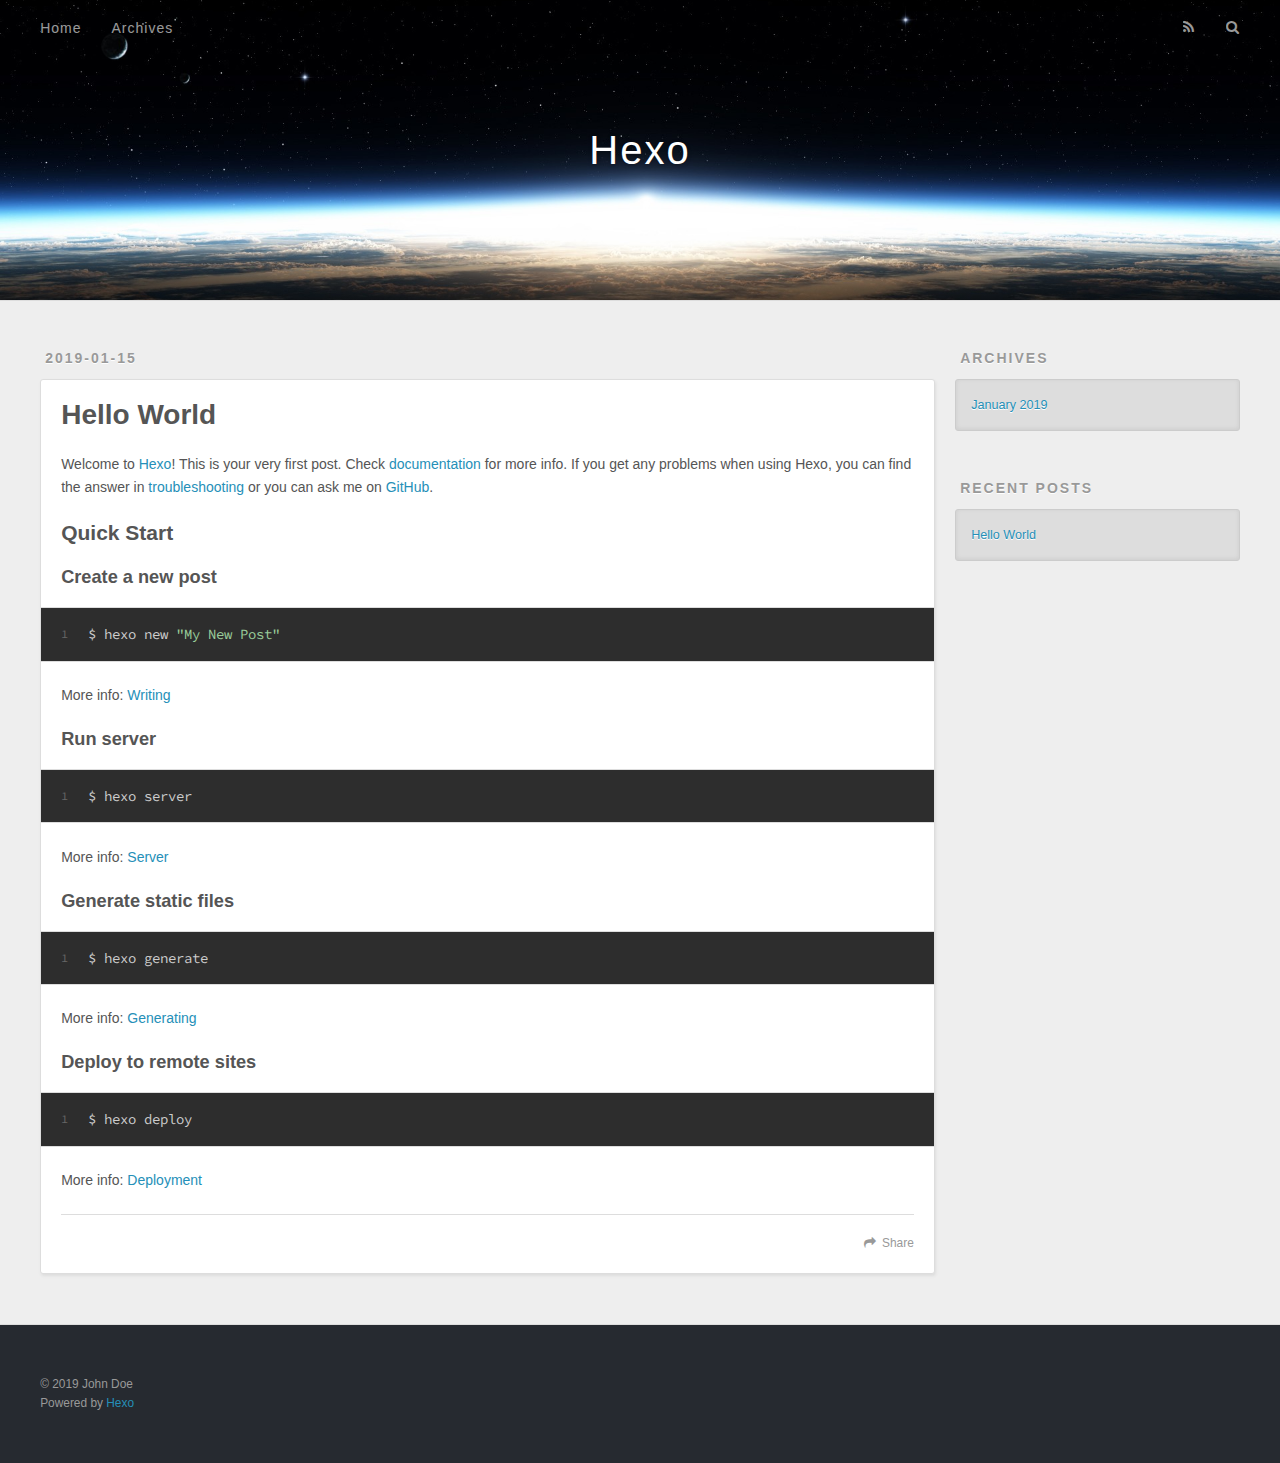
==== index.html @ d28eb95e "Site updated: 2019-01-16 00:20:00" ====
<!DOCTYPE html>
<html>
<head><meta name="generator" content="Hexo 3.8.0">
  <meta charset="utf-8">
  

  
  <title>Hexo</title>
  <meta name="viewport" content="width=device-width, initial-scale=1, maximum-scale=1">
  <meta property="og:type" content="website">
<meta property="og:title" content="Hexo">
<meta property="og:url" content="http://yoursite.com/index.html">
<meta property="og:site_name" content="Hexo">
<meta property="og:locale" content="default">
<meta name="twitter:card" content="summary">
<meta name="twitter:title" content="Hexo">
  
    <link rel="alternate" href="/atom.xml" title="Hexo" type="application/atom+xml">
  
  
    <link rel="icon" href="/favicon.png">
  
  
    <link href="//fonts.googleapis.com/css?family=Source+Code+Pro" rel="stylesheet" type="text/css">
  
  <link rel="stylesheet" href="/css/style.css">
</head>
</html>
<body>
  <div id="container">
    <div id="wrap">
      <header id="header">
  <div id="banner"></div>
  <div id="header-outer" class="outer">
    <div id="header-title" class="inner">
      <h1 id="logo-wrap">
        <a href="/" id="logo">Hexo</a>
      </h1>
      
    </div>
    <div id="header-inner" class="inner">
      <nav id="main-nav">
        <a id="main-nav-toggle" class="nav-icon"></a>
        
          <a class="main-nav-link" href="/">Home</a>
        
          <a class="main-nav-link" href="/archives">Archives</a>
        
      </nav>
      <nav id="sub-nav">
        
          <a id="nav-rss-link" class="nav-icon" href="/atom.xml" title="RSS Feed"></a>
        
        <a id="nav-search-btn" class="nav-icon" title="Search"></a>
      </nav>
      <div id="search-form-wrap">
        <form action="//google.com/search" method="get" accept-charset="UTF-8" class="search-form"><input type="search" name="q" class="search-form-input" placeholder="Search"><button type="submit" class="search-form-submit">&#xF002;</button><input type="hidden" name="sitesearch" value="http://yoursite.com"></form>
      </div>
    </div>
  </div>
</header>
      <div class="outer">
        <section id="main">
  
    <article id="post-hello-world" class="article article-type-post" itemscope="" itemprop="blogPost">
  <div class="article-meta">
    <a href="/2019/01/15/hello-world/" class="article-date">
  <time datetime="2019-01-15T14:21:01.837Z" itemprop="datePublished">2019-01-15</time>
</a>
    
  </div>
  <div class="article-inner">
    
    
      <header class="article-header">
        
  
    <h1 itemprop="name">
      <a class="article-title" href="/2019/01/15/hello-world/">Hello World</a>
    </h1>
  

      </header>
    
    <div class="article-entry" itemprop="articleBody">
      
        <p>Welcome to <a href="https://hexo.io/" target="_blank" rel="noopener">Hexo</a>! This is your very first post. Check <a href="https://hexo.io/docs/" target="_blank" rel="noopener">documentation</a> for more info. If you get any problems when using Hexo, you can find the answer in <a href="https://hexo.io/docs/troubleshooting.html" target="_blank" rel="noopener">troubleshooting</a> or you can ask me on <a href="https://github.com/hexojs/hexo/issues" target="_blank" rel="noopener">GitHub</a>.</p>
<h2 id="Quick-Start"><a href="#Quick-Start" class="headerlink" title="Quick Start"></a>Quick Start</h2><h3 id="Create-a-new-post"><a href="#Create-a-new-post" class="headerlink" title="Create a new post"></a>Create a new post</h3><figure class="highlight bash"><table><tr><td class="gutter"><pre><span class="line">1</span><br></pre></td><td class="code"><pre><span class="line">$ hexo new <span class="string">"My New Post"</span></span><br></pre></td></tr></table></figure>
<p>More info: <a href="https://hexo.io/docs/writing.html" target="_blank" rel="noopener">Writing</a></p>
<h3 id="Run-server"><a href="#Run-server" class="headerlink" title="Run server"></a>Run server</h3><figure class="highlight bash"><table><tr><td class="gutter"><pre><span class="line">1</span><br></pre></td><td class="code"><pre><span class="line">$ hexo server</span><br></pre></td></tr></table></figure>
<p>More info: <a href="https://hexo.io/docs/server.html" target="_blank" rel="noopener">Server</a></p>
<h3 id="Generate-static-files"><a href="#Generate-static-files" class="headerlink" title="Generate static files"></a>Generate static files</h3><figure class="highlight bash"><table><tr><td class="gutter"><pre><span class="line">1</span><br></pre></td><td class="code"><pre><span class="line">$ hexo generate</span><br></pre></td></tr></table></figure>
<p>More info: <a href="https://hexo.io/docs/generating.html" target="_blank" rel="noopener">Generating</a></p>
<h3 id="Deploy-to-remote-sites"><a href="#Deploy-to-remote-sites" class="headerlink" title="Deploy to remote sites"></a>Deploy to remote sites</h3><figure class="highlight bash"><table><tr><td class="gutter"><pre><span class="line">1</span><br></pre></td><td class="code"><pre><span class="line">$ hexo deploy</span><br></pre></td></tr></table></figure>
<p>More info: <a href="https://hexo.io/docs/deployment.html" target="_blank" rel="noopener">Deployment</a></p>

      
    </div>
    <footer class="article-footer">
      <a data-url="http://yoursite.com/2019/01/15/hello-world/" data-id="cjqxukt7i00005gvpelsb5a2o" class="article-share-link">Share</a>
      
      
    </footer>
  </div>
  
</article>


  


</section>
        
          <aside id="sidebar">
  
    

  
    

  
    
  
    
  <div class="widget-wrap">
    <h3 class="widget-title">Archives</h3>
    <div class="widget">
      <ul class="archive-list"><li class="archive-list-item"><a class="archive-list-link" href="/archives/2019/01/">January 2019</a></li></ul>
    </div>
  </div>


  
    
  <div class="widget-wrap">
    <h3 class="widget-title">Recent Posts</h3>
    <div class="widget">
      <ul>
        
          <li>
            <a href="/2019/01/15/hello-world/">Hello World</a>
          </li>
        
      </ul>
    </div>
  </div>

  
</aside>
        
      </div>
      <footer id="footer">
  
  <div class="outer">
    <div id="footer-info" class="inner">
      &copy; 2019 John Doe<br>
      Powered by <a href="http://hexo.io/" target="_blank">Hexo</a>
    </div>
  </div>
</footer>
    </div>
    <nav id="mobile-nav">
  
    <a href="/" class="mobile-nav-link">Home</a>
  
    <a href="/archives" class="mobile-nav-link">Archives</a>
  
</nav>
    

<script src="//ajax.googleapis.com/ajax/libs/jquery/2.0.3/jquery.min.js"></script>


  <link rel="stylesheet" href="/fancybox/jquery.fancybox.css">
  <script src="/fancybox/jquery.fancybox.pack.js"></script>


<script src="/js/script.js"></script>



  </div>
</body>
</html>
---- css/style.css ----
body {
  width: 100%;
}
body:before,
body:after {
  content: "";
  display: table;
}
body:after {
  clear: both;
}
html,
body,
div,
span,
applet,
object,
iframe,
h1,
h2,
h3,
h4,
h5,
h6,
p,
blockquote,
pre,
a,
abbr,
acronym,
address,
big,
cite,
code,
del,
dfn,
em,
img,
ins,
kbd,
q,
s,
samp,
small,
strike,
strong,
sub,
sup,
tt,
var,
dl,
dt,
dd,
ol,
ul,
li,
fieldset,
form,
label,
legend,
table,
caption,
tbody,
tfoot,
thead,
tr,
th,
td {
  margin: 0;
  padding: 0;
  border: 0;
  outline: 0;
  font-weight: inherit;
  font-style: inherit;
  font-family: inherit;
  font-size: 100%;
  vertical-align: baseline;
}
body {
  line-height: 1;
  color: #000;
  background: #fff;
}
ol,
ul {
  list-style: none;
}
table {
  border-collapse: separate;
  border-spacing: 0;
  vertical-align: middle;
}
caption,
th,
td {
  text-align: left;
  font-weight: normal;
  vertical-align: middle;
}
a img {
  border: none;
}
input,
button {
  margin: 0;
  padding: 0;
}
input::-moz-focus-inner,
button::-moz-focus-inner {
  border: 0;
  padding: 0;
}
@font-face {
  font-family: FontAwesome;
  font-style: normal;
  font-weight: normal;
  src: url("fonts/fontawesome-webfont.eot?v=#4.0.3");
  src: url("fonts/fontawesome-webfont.eot?#iefix&v=#4.0.3") format("embedded-opentype"), url("fonts/fontawesome-webfont.woff?v=#4.0.3") format("woff"), url("fonts/fontawesome-webfont.ttf?v=#4.0.3") format("truetype"), url("fonts/fontawesome-webfont.svg#fontawesomeregular?v=#4.0.3") format("svg");
}
html,
body,
#container {
  height: 100%;
}
body {
  background: #eee;
  font: 14px -apple-system, BlinkMacSystemFont, "Segoe UI", "Roboto", "Oxygen", "Ubuntu", "Cantarell", "Fira Sans", "Droid Sans", "Helvetica Neue", sans-serif;
  -webkit-text-size-adjust: 100%;
}
.outer {
  max-width: 1220px;
  margin: 0 auto;
  padding: 0 20px;
}
.outer:before,
.outer:after {
  content: "";
  display: table;
}
.outer:after {
  clear: both;
}
.inner {
  display: inline;
  float: left;
  width: 98.33333333333333%;
  margin: 0 0.833333333333333%;
}
.left,
.alignleft {
  float: left;
}
.right,
.alignright {
  float: right;
}
.clear {
  clear: both;
}
#container {
  position: relative;
}
.mobile-nav-on {
  overflow: hidden;
}
#wrap {
  height: 100%;
  width: 100%;
  position: absolute;
  top: 0;
  left: 0;
  -webkit-transition: 0.2s ease-out;
  -moz-transition: 0.2s ease-out;
  -ms-transition: 0.2s ease-out;
  transition: 0.2s ease-out;
  z-index: 1;
  background: #eee;
}
.mobile-nav-on #wrap {
  left: 280px;
}
@media screen and (min-width: 768px) {
  #main {
    display: inline;
    float: left;
    width: 73.33333333333333%;
    margin: 0 0.833333333333333%;
  }
}
.article-date,
.article-category-link,
.archive-year,
.widget-title {
  text-decoration: none;
  text-transform: uppercase;
  letter-spacing: 2px;
  color: #999;
  margin-bottom: 1em;
  margin-left: 5px;
  line-height: 1em;
  text-shadow: 0 1px #fff;
  font-weight: bold;
}
.article-inner,
.archive-article-inner {
  background: #fff;
  -webkit-box-shadow: 1px 2px 3px #ddd;
  box-shadow: 1px 2px 3px #ddd;
  border: 1px solid #ddd;
  border-radius: 3px;
}
.article-entry h1,
.widget h1 {
  font-size: 2em;
}
.article-entry h2,
.widget h2 {
  font-size: 1.5em;
}
.article-entry h3,
.widget h3 {
  font-size: 1.3em;
}
.article-entry h4,
.widget h4 {
  font-size: 1.2em;
}
.article-entry h5,
.widget h5 {
  font-size: 1em;
}
.article-entry h6,
.widget h6 {
  font-size: 1em;
  color: #999;
}
.article-entry hr,
.widget hr {
  border: 1px dashed #ddd;
}
.article-entry strong,
.widget strong {
  font-weight: bold;
}
.article-entry em,
.widget em,
.article-entry cite,
.widget cite {
  font-style: italic;
}
.article-entry sup,
.widget sup,
.article-entry sub,
.widget sub {
  font-size: 0.75em;
  line-height: 0;
  position: relative;
  vertical-align: baseline;
}
.article-entry sup,
.widget sup {
  top: -0.5em;
}
.article-entry sub,
.widget sub {
  bottom: -0.2em;
}
.article-entry small,
.widget small {
  font-size: 0.85em;
}
.article-entry acronym,
.widget acronym,
.article-entry abbr,
.widget abbr {
  border-bottom: 1px dotted;
}
.article-entry ul,
.widget ul,
.article-entry ol,
.widget ol,
.article-entry dl,
.widget dl {
  margin: 0 20px;
  line-height: 1.6em;
}
.article-entry ul ul,
.widget ul ul,
.article-entry ol ul,
.widget ol ul,
.article-entry ul ol,
.widget ul ol,
.article-entry ol ol,
.widget ol ol {
  margin-top: 0;
  margin-bottom: 0;
}
.article-entry ul,
.widget ul {
  list-style: disc;
}
.article-entry ol,
.widget ol {
  list-style: decimal;
}
.article-entry dt,
.widget dt {
  font-weight: bold;
}
#header {
  height: 300px;
  position: relative;
  border-bottom: 1px solid #ddd;
}
#header:before,
#header:after {
  content: "";
  position: absolute;
  left: 0;
  right: 0;
  height: 40px;
}
#header:before {
  top: 0;
  background: -webkit-linear-gradient(rgba(0,0,0,0.2), transparent);
  background: -moz-linear-gradient(rgba(0,0,0,0.2), transparent);
  background: -ms-linear-gradient(rgba(0,0,0,0.2), transparent);
  background: linear-gradient(rgba(0,0,0,0.2), transparent);
}
#header:after {
  bottom: 0;
  background: -webkit-linear-gradient(transparent, rgba(0,0,0,0.2));
  background: -moz-linear-gradient(transparent, rgba(0,0,0,0.2));
  background: -ms-linear-gradient(transparent, rgba(0,0,0,0.2));
  background: linear-gradient(transparent, rgba(0,0,0,0.2));
}
#header-outer {
  height: 100%;
  position: relative;
}
#header-inner {
  position: relative;
  overflow: hidden;
}
#banner {
  position: absolute;
  top: 0;
  left: 0;
  width: 100%;
  height: 100%;
  background: url("images/banner.jpg") center #000;
  -webkit-background-size: cover;
  -moz-background-size: cover;
  background-size: cover;
  z-index: -1;
}
#header-title {
  text-align: center;
  height: 40px;
  position: absolute;
  top: 50%;
  left: 0;
  margin-top: -20px;
}
#logo,
#subtitle {
  text-decoration: none;
  color: #fff;
  font-weight: 300;
  text-shadow: 0 1px 4px rgba(0,0,0,0.3);
}
#logo {
  font-size: 40px;
  line-height: 40px;
  letter-spacing: 2px;
}
#subtitle {
  font-size: 16px;
  line-height: 16px;
  letter-spacing: 1px;
}
#subtitle-wrap {
  margin-top: 16px;
}
#main-nav {
  float: left;
  margin-left: -15px;
}
.nav-icon,
.main-nav-link {
  float: left;
  color: #fff;
  opacity: 0.6;
  text-decoration: none;
  text-shadow: 0 1px rgba(0,0,0,0.2);
  -webkit-transition: opacity 0.2s;
  -moz-transition: opacity 0.2s;
  -ms-transition: opacity 0.2s;
  transition: opacity 0.2s;
  display: block;
  padding: 20px 15px;
}
.nav-icon:hover,
.main-nav-link:hover {
  opacity: 1;
}
.nav-icon {
  font-family: FontAwesome;
  text-align: center;
  font-size: 14px;
  width: 14px;
  height: 14px;
  padding: 20px 15px;
  position: relative;
  cursor: pointer;
}
.main-nav-link {
  font-weight: 300;
  letter-spacing: 1px;
}
@media screen and (max-width: 479px) {
  .main-nav-link {
    display: none;
  }
}
#main-nav-toggle {
  display: none;
}
#main-nav-toggle:before {
  content: "\f0c9";
}
@media screen and (max-width: 479px) {
  #main-nav-toggle {
    display: block;
  }
}
#sub-nav {
  float: right;
  margin-right: -15px;
}
#nav-rss-link:before {
  content: "\f09e";
}
#nav-search-btn:before {
  content: "\f002";
}
#search-form-wrap {
  position: absolute;
  top: 15px;
  width: 150px;
  height: 30px;
  right: -150px;
  opacity: 0;
  -webkit-transition: 0.2s ease-out;
  -moz-transition: 0.2s ease-out;
  -ms-transition: 0.2s ease-out;
  transition: 0.2s ease-out;
}
#search-form-wrap.on {
  opacity: 1;
  right: 0;
}
@media screen and (max-width: 479px) {
  #search-form-wrap {
    width: 100%;
    right: -100%;
  }
}
.search-form {
  position: absolute;
  top: 0;
  left: 0;
  right: 0;
  background: #fff;
  padding: 5px 15px;
  border-radius: 15px;
  -webkit-box-shadow: 0 0 10px rgba(0,0,0,0.3);
  box-shadow: 0 0 10px rgba(0,0,0,0.3);
}
.search-form-input {
  border: none;
  background: none;
  color: #555;
  width: 100%;
  font: 13px -apple-system, BlinkMacSystemFont, "Segoe UI", "Roboto", "Oxygen", "Ubuntu", "Cantarell", "Fira Sans", "Droid Sans", "Helvetica Neue", sans-serif;
  outline: none;
}
.search-form-input::-webkit-search-results-decoration,
.search-form-input::-webkit-search-cancel-button {
  -webkit-appearance: none;
}
.search-form-submit {
  position: absolute;
  top: 50%;
  right: 10px;
  margin-top: -7px;
  font: 13px FontAwesome;
  border: none;
  background: none;
  color: #bbb;
  cursor: pointer;
}
.search-form-submit:hover,
.search-form-submit:focus {
  color: #777;
}
.article {
  margin: 50px 0;
}
.article-inner {
  overflow: hidden;
}
.article-meta:before,
.article-meta:after {
  content: "";
  display: table;
}
.article-meta:after {
  clear: both;
}
.article-date {
  float: left;
}
.article-category {
  float: left;
  line-height: 1em;
  color: #ccc;
  text-shadow: 0 1px #fff;
  margin-left: 8px;
}
.article-category:before {
  content: "\2022";
}
.article-category-link {
  margin: 0 12px 1em;
}
.article-header {
  padding: 20px 20px 0;
}
.article-title {
  text-decoration: none;
  font-size: 2em;
  font-weight: bold;
  color: #555;
  line-height: 1.1em;
  -webkit-transition: color 0.2s;
  -moz-transition: color 0.2s;
  -ms-transition: color 0.2s;
  transition: color 0.2s;
}
a.article-title:hover {
  color: #258fb8;
}
.article-entry {
  color: #555;
  padding: 0 20px;
}
.article-entry:before,
.article-entry:after {
  content: "";
  display: table;
}
.article-entry:after {
  clear: both;
}
.article-entry p,
.article-entry table {
  line-height: 1.6em;
  margin: 1.6em 0;
}
.article-entry h1,
.article-entry h2,
.article-entry h3,
.article-entry h4,
.article-entry h5,
.article-entry h6 {
  font-weight: bold;
}
.article-entry h1,
.article-entry h2,
.article-entry h3,
.article-entry h4,
.article-entry h5,
.article-entry h6 {
  line-height: 1.1em;
  margin: 1.1em 0;
}
.article-entry a {
  color: #258fb8;
  text-decoration: none;
}
.article-entry a:hover {
  text-decoration: underline;
}
.article-entry ul,
.article-entry ol,
.article-entry dl {
  margin-top: 1.6em;
  margin-bottom: 1.6em;
}
.article-entry img,
.article-entry video {
  max-width: 100%;
  height: auto;
  display: block;
  margin: auto;
}
.article-entry iframe {
  border: none;
}
.article-entry table {
  width: 100%;
  border-collapse: collapse;
  border-spacing: 0;
}
.article-entry th {
  font-weight: bold;
  border-bottom: 3px solid #ddd;
  padding-bottom: 0.5em;
}
.article-entry td {
  border-bottom: 1px solid #ddd;
  padding: 10px 0;
}
.article-entry blockquote {
  font-family: Georgia, "Times New Roman", serif;
  font-size: 1.4em;
  margin: 1.6em 20px;
  text-align: center;
}
.article-entry blockquote footer {
  font-size: 14px;
  margin: 1.6em 0;
  font-family: -apple-system, BlinkMacSystemFont, "Segoe UI", "Roboto", "Oxygen", "Ubuntu", "Cantarell", "Fira Sans", "Droid Sans", "Helvetica Neue", sans-serif;
}
.article-entry blockquote footer cite:before {
  content: "—";
  padding: 0 0.5em;
}
.article-entry .pullquote {
  text-align: left;
  width: 45%;
  margin: 0;
}
.article-entry .pullquote.left {
  margin-left: 0.5em;
  margin-right: 1em;
}
.article-entry .pullquote.right {
  margin-right: 0.5em;
  margin-left: 1em;
}
.article-entry .caption {
  color: #999;
  display: block;
  font-size: 0.9em;
  margin-top: 0.5em;
  position: relative;
  text-align: center;
}
.article-entry .video-container {
  position: relative;
  padding-top: 56.25%;
  height: 0;
  overflow: hidden;
}
.article-entry .video-container iframe,
.article-entry .video-container object,
.article-entry .video-container embed {
  position: absolute;
  top: 0;
  left: 0;
  width: 100%;
  height: 100%;
  margin-top: 0;
}
.article-more-link a {
  display: inline-block;
  line-height: 1em;
  padding: 6px 15px;
  border-radius: 15px;
  background: #eee;
  color: #999;
  text-shadow: 0 1px #fff;
  text-decoration: none;
}
.article-more-link a:hover {
  background: #258fb8;
  color: #fff;
  text-decoration: none;
  text-shadow: 0 1px #1e7293;
}
.article-footer {
  font-size: 0.85em;
  line-height: 1.6em;
  border-top: 1px solid #ddd;
  padding-top: 1.6em;
  margin: 0 20px 20px;
}
.article-footer:before,
.article-footer:after {
  content: "";
  display: table;
}
.article-footer:after {
  clear: both;
}
.article-footer a {
  color: #999;
  text-decoration: none;
}
.article-footer a:hover {
  color: #555;
}
.article-tag-list-item {
  float: left;
  margin-right: 10px;
}
.article-tag-list-link:before {
  content: "#";
}
.article-comment-link {
  float: right;
}
.article-comment-link:before {
  content: "\f075";
  font-family: FontAwesome;
  padding-right: 8px;
}
.article-share-link {
  cursor: pointer;
  float: right;
  margin-left: 20px;
}
.article-share-link:before {
  content: "\f064";
  font-family: FontAwesome;
  padding-right: 6px;
}
#article-nav {
  position: relative;
}
#article-nav:before,
#article-nav:after {
  content: "";
  display: table;
}
#article-nav:after {
  clear: both;
}
@media screen and (min-width: 768px) {
  #article-nav {
    margin: 50px 0;
  }
  #article-nav:before {
    width: 8px;
    height: 8px;
    position: absolute;
    top: 50%;
    left: 50%;
    margin-top: -4px;
    margin-left: -4px;
    content: "";
    border-radius: 50%;
    background: #ddd;
    -webkit-box-shadow: 0 1px 2px #fff;
    box-shadow: 0 1px 2px #fff;
  }
}
.article-nav-link-wrap {
  text-decoration: none;
  text-shadow: 0 1px #fff;
  color: #999;
  -webkit-box-sizing: border-box;
  -moz-box-sizing: border-box;
  box-sizing: border-box;
  margin-top: 50px;
  text-align: center;
  display: block;
}
.article-nav-link-wrap:hover {
  color: #555;
}
@media screen and (min-width: 768px) {
  .article-nav-link-wrap {
    width: 50%;
    margin-top: 0;
  }
}
@media screen and (min-width: 768px) {
  #article-nav-newer {
    float: left;
    text-align: right;
    padding-right: 20px;
  }
}
@media screen and (min-width: 768px) {
  #article-nav-older {
    float: right;
    text-align: left;
    padding-left: 20px;
  }
}
.article-nav-caption {
  text-transform: uppercase;
  letter-spacing: 2px;
  color: #ddd;
  line-height: 1em;
  font-weight: bold;
}
#article-nav-newer .article-nav-caption {
  margin-right: -2px;
}
.article-nav-title {
  font-size: 0.85em;
  line-height: 1.6em;
  margin-top: 0.5em;
}
.article-share-box {
  position: absolute;
  display: none;
  background: #fff;
  -webkit-box-shadow: 1px 2px 10px rgba(0,0,0,0.2);
  box-shadow: 1px 2px 10px rgba(0,0,0,0.2);
  border-radius: 3px;
  margin-left: -145px;
  overflow: hidden;
  z-index: 1;
}
.article-share-box.on {
  display: block;
}
.article-share-input {
  width: 100%;
  background: none;
  -webkit-box-sizing: border-box;
  -moz-box-sizing: border-box;
  box-sizing: border-box;
  font: 14px -apple-system, BlinkMacSystemFont, "Segoe UI", "Roboto", "Oxygen", "Ubuntu", "Cantarell", "Fira Sans", "Droid Sans", "Helvetica Neue", sans-serif;
  padding: 0 15px;
  color: #555;
  outline: none;
  border: 1px solid #ddd;
  border-radius: 3px 3px 0 0;
  height: 36px;
  line-height: 36px;
}
.article-share-links {
  background: #eee;
}
.article-share-links:before,
.article-share-links:after {
  content: "";
  display: table;
}
.article-share-links:after {
  clear: both;
}
.article-share-twitter,
.article-share-facebook,
.article-share-pinterest,
.article-share-google {
  width: 50px;
  height: 36px;
  display: block;
  float: left;
  position: relative;
  color: #999;
  text-shadow: 0 1px #fff;
}
.article-share-twitter:before,
.article-share-facebook:before,
.article-share-pinterest:before,
.article-share-google:before {
  font-size: 20px;
  font-family: FontAwesome;
  width: 20px;
  height: 20px;
  position: absolute;
  top: 50%;
  left: 50%;
  margin-top: -10px;
  margin-left: -10px;
  text-align: center;
}
.article-share-twitter:hover,
.article-share-facebook:hover,
.article-share-pinterest:hover,
.article-share-google:hover {
  color: #fff;
}
.article-share-twitter:before {
  content: "\f099";
}
.article-share-twitter:hover {
  background: #00aced;
  text-shadow: 0 1px #008abe;
}
.article-share-facebook:before {
  content: "\f09a";
}
.article-share-facebook:hover {
  background: #3b5998;
  text-shadow: 0 1px #2f477a;
}
.article-share-pinterest:before {
  content: "\f0d2";
}
.article-share-pinterest:hover {
  background: #cb2027;
  text-shadow: 0 1px #a21a1f;
}
.article-share-google:before {
  content: "\f0d5";
}
.article-share-google:hover {
  background: #dd4b39;
  text-shadow: 0 1px #be3221;
}
.article-gallery {
  background: #000;
  position: relative;
}
.article-gallery-photos {
  position: relative;
  overflow: hidden;
}
.article-gallery-img {
  display: none;
  max-width: 100%;
}
.article-gallery-img:first-child {
  display: block;
}
.article-gallery-img.loaded {
  position: absolute;
  display: block;
}
.article-gallery-img img {
  display: block;
  max-width: 100%;
  margin: 0 auto;
}
#comments {
  background: #fff;
  -webkit-box-shadow: 1px 2px 3px #ddd;
  box-shadow: 1px 2px 3px #ddd;
  padding: 20px;
  border: 1px solid #ddd;
  border-radius: 3px;
  margin: 50px 0;
}
#comments a {
  color: #258fb8;
}
.archives-wrap {
  margin: 50px 0;
}
.archives:before,
.archives:after {
  content: "";
  display: table;
}
.archives:after {
  clear: both;
}
.archive-year-wrap {
  margin-bottom: 1em;
}
.archives {
  -webkit-column-gap: 10px;
  -moz-column-gap: 10px;
  column-gap: 10px;
}
@media screen and (min-width: 480px) and (max-width: 767px) {
  .archives {
    -webkit-column-count: 2;
    -moz-column-count: 2;
    column-count: 2;
  }
}
@media screen and (min-width: 768px) {
  .archives {
    -webkit-column-count: 3;
    -moz-column-count: 3;
    column-count: 3;
  }
}
.archive-article {
  -webkit-column-break-inside: avoid;
  page-break-inside: avoid;
  overflow: hidden;
  break-inside: avoid-column;
}
.archive-article-inner {
  padding: 10px;
  margin-bottom: 15px;
}
.archive-article-title {
  text-decoration: none;
  font-weight: bold;
  color: #555;
  -webkit-transition: color 0.2s;
  -moz-transition: color 0.2s;
  -ms-transition: color 0.2s;
  transition: color 0.2s;
  line-height: 1.6em;
}
.archive-article-title:hover {
  color: #258fb8;
}
.archive-article-footer {
  margin-top: 1em;
}
.archive-article-date {
  color: #999;
  text-decoration: none;
  font-size: 0.85em;
  line-height: 1em;
  margin-bottom: 0.5em;
  display: block;
}
#page-nav {
  margin: 50px auto;
  background: #fff;
  -webkit-box-shadow: 1px 2px 3px #ddd;
  box-shadow: 1px 2px 3px #ddd;
  border: 1px solid #ddd;
  border-radius: 3px;
  text-align: center;
  color: #999;
  overflow: hidden;
}
#page-nav:before,
#page-nav:after {
  content: "";
  display: table;
}
#page-nav:after {
  clear: both;
}
#page-nav a,
#page-nav span {
  padding: 10px 20px;
  line-height: 1;
  height: 2ex;
}
#page-nav a {
  color: #999;
  text-decoration: none;
}
#page-nav a:hover {
  background: #999;
  color: #fff;
}
#page-nav .prev {
  float: left;
}
#page-nav .next {
  float: right;
}
#page-nav .page-number {
  display: inline-block;
}
@media screen and (max-width: 479px) {
  #page-nav .page-number {
    display: none;
  }
}
#page-nav .current {
  color: #555;
  font-weight: bold;
}
#page-nav .space {
  color: #ddd;
}
#footer {
  background: #262a30;
  padding: 50px 0;
  border-top: 1px solid #ddd;
  color: #999;
}
#footer a {
  color: #258fb8;
  text-decoration: none;
}
#footer a:hover {
  text-decoration: underline;
}
#footer-info {
  line-height: 1.6em;
  font-size: 0.85em;
}
.article-entry pre,
.article-entry .highlight {
  background: #2d2d2d;
  margin: 0 -20px;
  padding: 15px 20px;
  border-style: solid;
  border-color: #ddd;
  border-width: 1px 0;
  overflow: auto;
  color: #ccc;
  line-height: 22.400000000000002px;
}
.article-entry .highlight .gutter pre,
.article-entry .gist .gist-file .gist-data .line-numbers {
  color: #666;
  font-size: 0.85em;
}
.article-entry pre,
.article-entry code {
  font-family: "Source Code Pro", Consolas, Monaco, Menlo, Consolas, monospace;
}
.article-entry code {
  background: #eee;
  text-shadow: 0 1px #fff;
  padding: 0 0.3em;
}
.article-entry pre code {
  background: none;
  text-shadow: none;
  padding: 0;
}
.article-entry .highlight pre {
  border: none;
  margin: 0;
  padding: 0;
}
.article-entry .highlight table {
  margin: 0;
  width: auto;
}
.article-entry .highlight td {
  border: none;
  padding: 0;
}
.article-entry .highlight figcaption {
  font-size: 0.85em;
  color: #999;
  line-height: 1em;
  margin-bottom: 1em;
}
.article-entry .highlight figcaption:before,
.article-entry .highlight figcaption:after {
  content: "";
  display: table;
}
.article-entry .highlight figcaption:after {
  clear: both;
}
.article-entry .highlight figcaption a {
  float: right;
}
.article-entry .highlight .gutter pre {
  text-align: right;
  padding-right: 20px;
}
.article-entry .highlight .line {
  height: 22.400000000000002px;
}
.article-entry .highlight .line.marked {
  background: #515151;
}
.article-entry .gist {
  margin: 0 -20px;
  border-style: solid;
  border-color: #ddd;
  border-width: 1px 0;
  background: #2d2d2d;
  padding: 15px 20px 15px 0;
}
.article-entry .gist .gist-file {
  border: none;
  font-family: "Source Code Pro", Consolas, Monaco, Menlo, Consolas, monospace;
  margin: 0;
}
.article-entry .gist .gist-file .gist-data {
  background: none;
  border: none;
}
.article-entry .gist .gist-file .gist-data .line-numbers {
  background: none;
  border: none;
  padding: 0 20px 0 0;
}
.article-entry .gist .gist-file .gist-data .line-data {
  padding: 0 !important;
}
.article-entry .gist .gist-file .highlight {
  margin: 0;
  padding: 0;
  border: none;
}
.article-entry .gist .gist-file .gist-meta {
  background: #2d2d2d;
  color: #999;
  font: 0.85em -apple-system, BlinkMacSystemFont, "Segoe UI", "Roboto", "Oxygen", "Ubuntu", "Cantarell", "Fira Sans", "Droid Sans", "Helvetica Neue", sans-serif;
  text-shadow: 0 0;
  padding: 0;
  margin-top: 1em;
  margin-left: 20px;
}
.article-entry .gist .gist-file .gist-meta a {
  color: #258fb8;
  font-weight: normal;
}
.article-entry .gist .gist-file .gist-meta a:hover {
  text-decoration: underline;
}
pre .comment,
pre .title {
  color: #999;
}
pre .variable,
pre .attribute,
pre .tag,
pre .regexp,
pre .ruby .constant,
pre .xml .tag .title,
pre .xml .pi,
pre .xml .doctype,
pre .html .doctype,
pre .css .id,
pre .css .class,
pre .css .pseudo {
  color: #f2777a;
}
pre .number,
pre .preprocessor,
pre .built_in,
pre .literal,
pre .params,
pre .constant {
  color: #f99157;
}
pre .class,
pre .ruby .class .title,
pre .css .rules .attribute {
  color: #9c9;
}
pre .string,
pre .value,
pre .inheritance,
pre .header,
pre .ruby .symbol,
pre .xml .cdata {
  color: #9c9;
}
pre .css .hexcolor {
  color: #6cc;
}
pre .function,
pre .python .decorator,
pre .python .title,
pre .ruby .function .title,
pre .ruby .title .keyword,
pre .perl .sub,
pre .javascript .title,
pre .coffeescript .title {
  color: #69c;
}
pre .keyword,
pre .javascript .function {
  color: #c9c;
}
@media screen and (max-width: 479px) {
  #mobile-nav {
    position: absolute;
    top: 0;
    left: 0;
    width: 280px;
    height: 100%;
    background: #191919;
    border-right: 1px solid #fff;
  }
}
@media screen and (max-width: 479px) {
  .mobile-nav-link {
    display: block;
    color: #999;
    text-decoration: none;
    padding: 15px 20px;
    font-weight: bold;
  }
  .mobile-nav-link:hover {
    color: #fff;
  }
}
@media screen and (min-width: 768px) {
  #sidebar {
    display: inline;
    float: left;
    width: 23.333333333333332%;
    margin: 0 0.833333333333333%;
  }
}
.widget-wrap {
  margin: 50px 0;
}
.widget {
  color: #777;
  text-shadow: 0 1px #fff;
  background: #ddd;
  -webkit-box-shadow: 0 -1px 4px #ccc inset;
  box-shadow: 0 -1px 4px #ccc inset;
  border: 1px solid #ccc;
  padding: 15px;
  border-radius: 3px;
}
.widget a {
  color: #258fb8;
  text-decoration: none;
}
.widget a:hover {
  text-decoration: underline;
}
.widget ul ul,
.widget ol ul,
.widget dl ul,
.widget ul ol,
.widget ol ol,
.widget dl ol,
.widget ul dl,
.widget ol dl,
.widget dl dl {
  margin-left: 15px;
  list-style: disc;
}
.widget {
  line-height: 1.6em;
  word-wrap: break-word;
  font-size: 0.9em;
}
.widget ul,
.widget ol {
  list-style: none;
  margin: 0;
}
.widget ul ul,
.widget ol ul,
.widget ul ol,
.widget ol ol {
  margin: 0 20px;
}
.widget ul ul,
.widget ol ul {
  list-style: disc;
}
.widget ul ol,
.widget ol ol {
  list-style: decimal;
}
.category-list-count,
.tag-list-count,
.archive-list-count {
  padding-left: 5px;
  color: #999;
  font-size: 0.85em;
}
.category-list-count:before,
.tag-list-count:before,
.archive-list-count:before {
  content: "(";
}
.category-list-count:after,
.tag-list-count:after,
.archive-list-count:after {
  content: ")";
}
.tagcloud a {
  margin-right: 5px;
  display: inline-block;
}
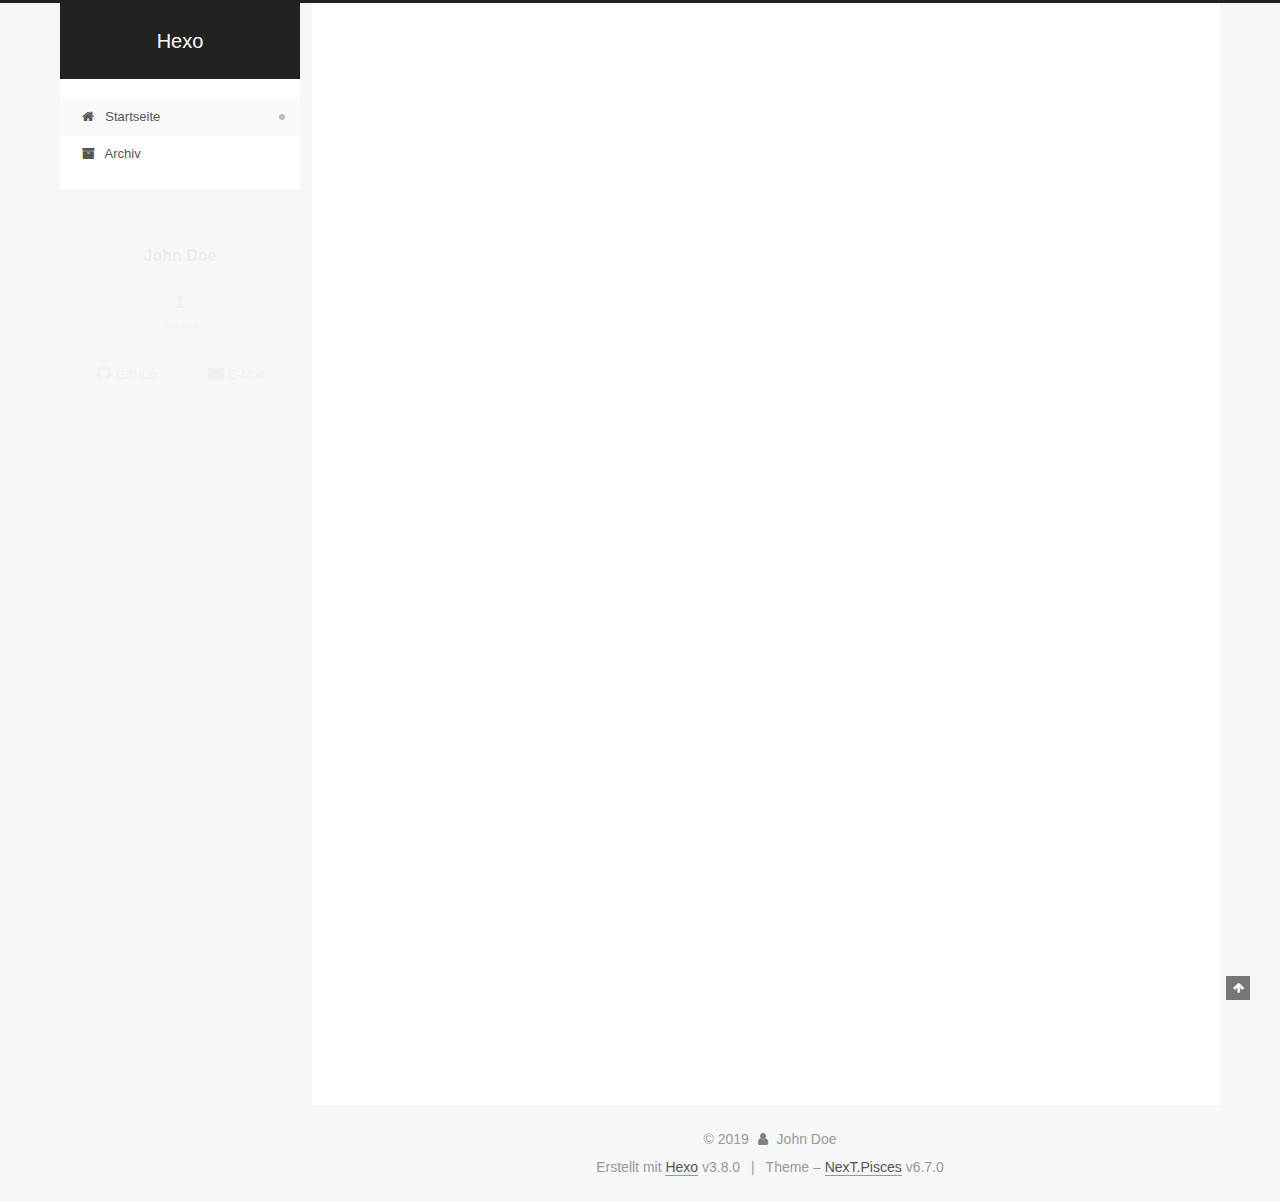
==== commit d7c2ecdc: "Site updated: 2019-01-16 00:46:01" ====
--- a/index.html
+++ b/index.html
@@ -1,12 +1,101 @@
 <!DOCTYPE html>
-<html>
+
+
+
+
+
+
+
+
+
+
+
+
+  
+
+
+<html class="theme-next pisces use-motion" lang="">
 <head><meta name="generator" content="Hexo 3.8.0">
-  <meta charset="utf-8">
-  
-
-  
-  <title>Hexo</title>
-  <meta name="viewport" content="width=device-width, initial-scale=1, maximum-scale=1">
+  <meta charset="UTF-8">
+<meta http-equiv="X-UA-Compatible" content="IE=edge">
+<meta name="viewport" content="width=device-width, initial-scale=1, maximum-scale=2">
+<meta name="theme-color" content="#222">
+
+
+
+
+
+
+
+
+
+
+
+
+
+
+
+
+
+
+
+
+
+
+
+
+
+
+<link rel="stylesheet" href="/lib/font-awesome/css/font-awesome.min.css?v=4.6.2">
+
+<link rel="stylesheet" href="/css/main.css?v=6.7.0">
+
+
+  <link rel="apple-touch-icon" sizes="180x180" href="/images/apple-touch-icon-next.png?v=6.7.0">
+
+
+  <link rel="icon" type="image/png" sizes="32x32" href="/images/favicon-32x32-next.png?v=6.7.0">
+
+
+  <link rel="icon" type="image/png" sizes="16x16" href="/images/favicon-16x16-next.png?v=6.7.0">
+
+
+  <link rel="mask-icon" href="/images/logo.svg?v=6.7.0" color="#222">
+
+
+
+
+
+
+
+<script id="hexo.configurations">
+  var NexT = window.NexT || {};
+  var CONFIG = {
+    root: '/',
+    scheme: 'Pisces',
+    version: '6.7.0',
+    sidebar: {"position":"left","display":"post","offset":12,"b2t":false,"scrollpercent":false,"onmobile":false},
+    fancybox: false,
+    fastclick: false,
+    lazyload: false,
+    tabs: true,
+    motion: {"enable":true,"async":false,"transition":{"post_block":"fadeIn","post_header":"slideDownIn","post_body":"slideDownIn","coll_header":"slideLeftIn","sidebar":"slideUpIn"}},
+    algolia: {
+      applicationID: '',
+      apiKey: '',
+      indexName: '',
+      hits: {"per_page":10},
+      labels: {"input_placeholder":"Search for Posts","hits_empty":"We didn't find any results for the search: ${query}","hits_stats":"${hits} results found in ${time} ms"}
+    }
+  };
+</script>
+
+
+  
+
+
+
+
   <meta property="og:type" content="website">
 <meta property="og:title" content="Hexo">
 <meta property="og:url" content="http://yoursite.com/index.html">
@@ -14,77 +103,282 @@
 <meta property="og:locale" content="default">
 <meta name="twitter:card" content="summary">
 <meta name="twitter:title" content="Hexo">
-  
-    <link rel="alternate" href="/atom.xml" title="Hexo" type="application/atom+xml">
-  
-  
-    <link rel="icon" href="/favicon.png">
-  
-  
-    <link href="//fonts.googleapis.com/css?family=Source+Code+Pro" rel="stylesheet" type="text/css">
-  
-  <link rel="stylesheet" href="/css/style.css">
+
+
+
+
+
+
+  <link rel="canonical" href="http://yoursite.com/">
+
+
+
+<script id="page.configurations">
+  CONFIG.page = {
+    sidebar: "",
+  };
+</script>
+
+  <title>Hexo</title>
+  
+
+
+
+
+
+
+
+
+
+
+
+
+  <noscript>
+  <style>
+  .use-motion .motion-element,
+  .use-motion .brand,
+  .use-motion .menu-item,
+  .sidebar-inner,
+  .use-motion .post-block,
+  .use-motion .pagination,
+  .use-motion .comments,
+  .use-motion .post-header,
+  .use-motion .post-body,
+  .use-motion .collection-title { opacity: initial; }
+
+  .use-motion .logo,
+  .use-motion .site-title,
+  .use-motion .site-subtitle {
+    opacity: initial;
+    top: initial;
+  }
+
+  .use-motion .logo-line-before i { left: initial; }
+  .use-motion .logo-line-after i { right: initial; }
+  </style>
+</noscript>
+
 </head>
-</html>
-<body>
-  <div id="container">
-    <div id="wrap">
-      <header id="header">
-  <div id="banner"></div>
-  <div id="header-outer" class="outer">
-    <div id="header-title" class="inner">
-      <h1 id="logo-wrap">
-        <a href="/" id="logo">Hexo</a>
-      </h1>
-      
+
+<body itemscope="" itemtype="http://schema.org/WebPage" lang="default">
+
+  
+  
+    
+  
+
+  <div class="container sidebar-position-left 
+  page-home">
+    <div class="headband"></div>
+
+    <header id="header" class="header" itemscope="" itemtype="http://schema.org/WPHeader">
+      <div class="header-inner"><div class="site-brand-wrapper">
+  <div class="site-meta">
+    
+
+    <div class="custom-logo-site-title">
+      <a href="/" class="brand" rel="start">
+        <span class="logo-line-before"><i></i></span>
+        <span class="site-title">Hexo</span>
+        <span class="logo-line-after"><i></i></span>
+      </a>
     </div>
-    <div id="header-inner" class="inner">
-      <nav id="main-nav">
-        <a id="main-nav-toggle" class="nav-icon"></a>
-        
-          <a class="main-nav-link" href="/">Home</a>
-        
-          <a class="main-nav-link" href="/archives">Archives</a>
-        
-      </nav>
-      <nav id="sub-nav">
-        
-          <a id="nav-rss-link" class="nav-icon" href="/atom.xml" title="RSS Feed"></a>
-        
-        <a id="nav-search-btn" class="nav-icon" title="Search"></a>
-      </nav>
-      <div id="search-form-wrap">
-        <form action="//google.com/search" method="get" accept-charset="UTF-8" class="search-form"><input type="search" name="q" class="search-form-input" placeholder="Search"><button type="submit" class="search-form-submit">&#xF002;</button><input type="hidden" name="sitesearch" value="http://yoursite.com"></form>
-      </div>
-    </div>
+    
+    
   </div>
-</header>
-      <div class="outer">
-        <section id="main">
-  
-    <article id="post-hello-world" class="article article-type-post" itemscope="" itemprop="blogPost">
-  <div class="article-meta">
-    <a href="/2019/01/15/hello-world/" class="article-date">
-  <time datetime="2019-01-15T14:21:01.837Z" itemprop="datePublished">2019-01-15</time>
-</a>
-    
+
+  <div class="site-nav-toggle">
+    <button aria-label="Toggle navigation bar">
+      <span class="btn-bar"></span>
+      <span class="btn-bar"></span>
+      <span class="btn-bar"></span>
+    </button>
   </div>
-  <div class="article-inner">
-    
-    
-      <header class="article-header">
-        
-  
-    <h1 itemprop="name">
-      <a class="article-title" href="/2019/01/15/hello-world/">Hello World</a>
-    </h1>
-  
-
+</div>
+
+
+
+<nav class="site-nav">
+  
+    <ul id="menu" class="menu">
+      
+        
+        
+        
+          
+          <li class="menu-item menu-item-home menu-item-active">
+
+    
+    
+    
+      
+    
+
+    
+
+    <a href="/" rel="section"><i class="menu-item-icon fa fa-fw fa-home"></i> <br>Startseite</a>
+
+  </li>
+        
+        
+        
+          
+          <li class="menu-item menu-item-archives">
+
+    
+    
+    
+      
+    
+
+    
+
+    <a href="/archives/" rel="section"><i class="menu-item-icon fa fa-fw fa-archive"></i> <br>Archiv</a>
+
+  </li>
+
+      
+      
+    </ul>
+  
+
+  
+
+  
+</nav>
+
+
+
+  
+
+
+
+</div>
+    </header>
+
+    
+
+
+    <main id="main" class="main">
+      <div class="main-inner">
+        <div class="content-wrap">
+          
+            
+
+          
+          <div id="content" class="content">
+            
+  <section id="posts" class="posts-expand">
+    
+      
+
+  
+
+  
+  
+  
+
+  
+
+  <article class="post post-type-normal" itemscope="" itemtype="http://schema.org/Article">
+  
+  
+  
+  <div class="post-block">
+    <link itemprop="mainEntityOfPage" href="http://yoursite.com/2019/01/15/hello-world/">
+
+    <span hidden itemprop="author" itemscope="" itemtype="http://schema.org/Person">
+      <meta itemprop="name" content="John Doe">
+      <meta itemprop="description" content="">
+      <meta itemprop="image" content="/images/avatar.gif">
+    </span>
+
+    <span hidden itemprop="publisher" itemscope="" itemtype="http://schema.org/Organization">
+      <meta itemprop="name" content="Hexo">
+    </span>
+
+    
+      <header class="post-header">
+
+        
+        
+          <h1 class="post-title" itemprop="name headline">
+                
+                
+                <a href="/2019/01/15/hello-world/" class="post-title-link" itemprop="url">Hello World</a>
+              
+            
+          </h1>
+        
+
+        <div class="post-meta">
+          <span class="post-time">
+
+            
+            
+            
+
+            
+              <span class="post-meta-item-icon">
+                <i class="fa fa-calendar-o"></i>
+              </span>
+              
+                <span class="post-meta-item-text">Veröffentlicht am</span>
+              
+
+              
+                
+              
+
+              <time title="Post created: 2019-01-15 22:21:01" itemprop="dateCreated datePublished" datetime="2019-01-15T22:21:01+08:00">2019-01-15</time>
+            
+
+            
+          </span>
+
+          
+
+          
+            
+            
+          
+
+          
+          
+            <span id="/2019/01/15/hello-world/" class="leancloud_visitors" data-flag-title="Hello World">
+              <span class="post-meta-divider">|</span>
+              <span class="post-meta-item-icon">
+                <i class="fa fa-eye"></i>
+              </span>
+              
+                <span class="post-meta-item-text">Views: </span>
+              
+                <span class="leancloud-visitors-count"></span>
+            </span>
+          
+
+          
+
+          
+
+          
+
+        </div>
       </header>
     
-    <div class="article-entry" itemprop="articleBody">
-      
-        <p>Welcome to <a href="https://hexo.io/" target="_blank" rel="noopener">Hexo</a>! This is your very first post. Check <a href="https://hexo.io/docs/" target="_blank" rel="noopener">documentation</a> for more info. If you get any problems when using Hexo, you can find the answer in <a href="https://hexo.io/docs/troubleshooting.html" target="_blank" rel="noopener">troubleshooting</a> or you can ask me on <a href="https://github.com/hexojs/hexo/issues" target="_blank" rel="noopener">GitHub</a>.</p>
+
+    
+    
+    
+    <div class="post-body" itemprop="articleBody">
+
+      
+      
+
+      
+        
+          
+            <p>Welcome to <a href="https://hexo.io/" target="_blank" rel="noopener">Hexo</a>! This is your very first post. Check <a href="https://hexo.io/docs/" target="_blank" rel="noopener">documentation</a> for more info. If you get any problems when using Hexo, you can find the answer in <a href="https://hexo.io/docs/troubleshooting.html" target="_blank" rel="noopener">troubleshooting</a> or you can ask me on <a href="https://github.com/hexojs/hexo/issues" target="_blank" rel="noopener">GitHub</a>.</p>
 <h2 id="Quick-Start"><a href="#Quick-Start" class="headerlink" title="Quick Start"></a>Quick Start</h2><h3 id="Create-a-new-post"><a href="#Create-a-new-post" class="headerlink" title="Create a new post"></a>Create a new post</h3><figure class="highlight bash"><table><tr><td class="gutter"><pre><span class="line">1</span><br></pre></td><td class="code"><pre><span class="line">$ hexo new <span class="string">"My New Post"</span></span><br></pre></td></tr></table></figure>
 <p>More info: <a href="https://hexo.io/docs/writing.html" target="_blank" rel="noopener">Writing</a></p>
 <h3 id="Run-server"><a href="#Run-server" class="headerlink" title="Run server"></a>Run server</h3><figure class="highlight bash"><table><tr><td class="gutter"><pre><span class="line">1</span><br></pre></td><td class="code"><pre><span class="line">$ hexo server</span><br></pre></td></tr></table></figure>
@@ -94,91 +388,335 @@
 <h3 id="Deploy-to-remote-sites"><a href="#Deploy-to-remote-sites" class="headerlink" title="Deploy to remote sites"></a>Deploy to remote sites</h3><figure class="highlight bash"><table><tr><td class="gutter"><pre><span class="line">1</span><br></pre></td><td class="code"><pre><span class="line">$ hexo deploy</span><br></pre></td></tr></table></figure>
 <p>More info: <a href="https://hexo.io/docs/deployment.html" target="_blank" rel="noopener">Deployment</a></p>
 
+          
+        
       
     </div>
-    <footer class="article-footer">
-      <a data-url="http://yoursite.com/2019/01/15/hello-world/" data-id="cjqxukt7i00005gvpelsb5a2o" class="article-share-link">Share</a>
-      
+
+    
+
+    
+    
+    
+
+    
+
+    
+      
+    
+    
+
+    
+
+    <div>
+  
+</div>
+
+    <footer class="post-footer">
+      
+
+      
+
+      
+
+      
+      
+        <div class="post-eof"></div>
       
     </footer>
   </div>
   
-</article>
-
-
-  
-
-
-</section>
-        
-          <aside id="sidebar">
-  
-    
-
-  
-    
-
-  
-    
-  
-    
-  <div class="widget-wrap">
-    <h3 class="widget-title">Archives</h3>
-    <div class="widget">
-      <ul class="archive-list"><li class="archive-list-item"><a class="archive-list-link" href="/archives/2019/01/">January 2019</a></li></ul>
+  
+  
+  </article>
+
+
+    
+  </section>
+
+  
+
+
+          </div>
+          
+
+        </div>
+        
+          
+  
+  <div class="sidebar-toggle">
+    <div class="sidebar-toggle-line-wrap">
+      <span class="sidebar-toggle-line sidebar-toggle-line-first"></span>
+      <span class="sidebar-toggle-line sidebar-toggle-line-middle"></span>
+      <span class="sidebar-toggle-line sidebar-toggle-line-last"></span>
     </div>
   </div>
 
-
-  
-    
-  <div class="widget-wrap">
-    <h3 class="widget-title">Recent Posts</h3>
-    <div class="widget">
-      <ul>
-        
-          <li>
-            <a href="/2019/01/15/hello-world/">Hello World</a>
-          </li>
-        
-      </ul>
+  <aside id="sidebar" class="sidebar">
+    
+    <div class="sidebar-inner">
+
+      
+
+      
+
+      <div class="site-overview-wrap sidebar-panel sidebar-panel-active">
+        <div class="site-overview">
+          <div class="site-author motion-element" itemprop="author" itemscope="" itemtype="http://schema.org/Person">
+            
+              <p class="site-author-name" itemprop="name">John Doe</p>
+              <p class="site-description motion-element" itemprop="description"></p>
+          </div>
+
+          
+            <nav class="site-state motion-element">
+              
+                <div class="site-state-item site-state-posts">
+                
+                  <a href="/archives/">
+                
+                    <span class="site-state-item-count">1</span>
+                    <span class="site-state-item-name">Artikel</span>
+                  </a>
+                </div>
+              
+
+              
+
+              
+            </nav>
+          
+
+          
+
+          
+            <div class="links-of-author motion-element">
+              
+                <span class="links-of-author-item">
+                  
+                  
+                    
+                  
+                  
+                    
+                  
+                  <a href="https://github.com/ZhouDaxia929" title="GitHub &rarr; https://github.com/ZhouDaxia929" rel="noopener" target="_blank"><i class="fa fa-fw fa-github"></i>GitHub</a>
+                </span>
+              
+                <span class="links-of-author-item">
+                  
+                  
+                    
+                  
+                  
+                    
+                  
+                  <a href="mailto:zhoudongxu929@outlook.com" title="E-Mail &rarr; mailto:zhoudongxu929@outlook.com" rel="noopener" target="_blank"><i class="fa fa-fw fa-envelope"></i>E-Mail</a>
+                </span>
+              
+            </div>
+          
+
+          
+
+          
+          
+
+          
+            
+          
+          
+
+        </div>
+      </div>
+
+      
+
+      
+
     </div>
+  </aside>
+
+
+        
+      </div>
+    </main>
+
+    <footer id="footer" class="footer">
+      <div class="footer-inner">
+        <div class="copyright">&copy; <span itemprop="copyrightYear">2019</span>
+  <span class="with-love" id="animate">
+    <i class="fa fa-user"></i>
+  </span>
+  <span class="author" itemprop="copyrightHolder">John Doe</span>
+
+  
+
+  
+</div>
+
+
+  <div class="powered-by">Erstellt mit  <a href="https://hexo.io" class="theme-link" rel="noopener" target="_blank">Hexo</a> v3.8.0</div>
+
+
+
+  <span class="post-meta-divider">|</span>
+
+
+
+  <div class="theme-info">Theme – <a href="https://theme-next.org" class="theme-link" rel="noopener" target="_blank">NexT.Pisces</a> v6.7.0</div>
+
+
+
+
+        
+
+
+
+
+
+
+
+
+        
+      </div>
+    </footer>
+
+    
+      <div class="back-to-top">
+        <i class="fa fa-arrow-up"></i>
+        
+      </div>
+    
+
+    
+
+    
+
+    
   </div>
 
   
-</aside>
-        
-      </div>
-      <footer id="footer">
-  
-  <div class="outer">
-    <div id="footer-info" class="inner">
-      &copy; 2019 John Doe<br>
-      Powered by <a href="http://hexo.io/" target="_blank">Hexo</a>
-    </div>
-  </div>
-</footer>
-    </div>
-    <nav id="mobile-nav">
-  
-    <a href="/" class="mobile-nav-link">Home</a>
-  
-    <a href="/archives" class="mobile-nav-link">Archives</a>
-  
-</nav>
-    
-
-<script src="//ajax.googleapis.com/ajax/libs/jquery/2.0.3/jquery.min.js"></script>
-
-
-  <link rel="stylesheet" href="/fancybox/jquery.fancybox.css">
-  <script src="/fancybox/jquery.fancybox.pack.js"></script>
-
-
-<script src="/js/script.js"></script>
-
-
-
-  </div>
+
+<script>
+  if (Object.prototype.toString.call(window.Promise) !== '[object Function]') {
+    window.Promise = null;
+  }
+</script>
+
+
+
+
+
+
+
+
+
+
+
+
+
+
+
+
+
+
+
+
+
+
+
+
+
+
+  
+  <script src="/lib/jquery/index.js?v=2.1.3"></script>
+
+  
+  <script src="/lib/velocity/velocity.min.js?v=1.2.1"></script>
+
+  
+  <script src="/lib/velocity/velocity.ui.min.js?v=1.2.1"></script>
+
+
+  
+
+
+  <script src="/js/src/utils.js?v=6.7.0"></script>
+
+  <script src="/js/src/motion.js?v=6.7.0"></script>
+
+
+
+  
+  
+
+
+  <script src="/js/src/affix.js?v=6.7.0"></script>
+
+  <script src="/js/src/schemes/pisces.js?v=6.7.0"></script>
+
+
+
+  
+
+  
+
+
+  <script src="/js/src/bootstrap.js?v=6.7.0"></script>
+
+
+
+  
+
+
+
+  
+
+
+
+
+
+  
+
+  
+
+  
+  <script>
+    (function(){
+      var bp = document.createElement('script');
+      var curProtocol = window.location.protocol.split(':')[0];
+      if (curProtocol === 'https') {
+        bp.src = 'https://zz.bdstatic.com/linksubmit/push.js';        
+      }
+      else {
+        bp.src = 'http://push.zhanzhang.baidu.com/push.js';
+      }
+      var s = document.getElementsByTagName("script")[0];
+      s.parentNode.insertBefore(bp, s);
+    })();
+  </script>
+
+
+  
+
+  
+
+  
+
+  
+
+  
+
+  
+
+  
+
+  
+
+  
+
+  
+
 </body>
-</html>+</html>
--- a/css/main.css
+++ b/css/main.css
@@ -0,0 +1,3011 @@
+/* normalize.css v3.0.2 | MIT License | git.io/normalize */
+html {
+  font-family: sans-serif; /* 1 */
+  -ms-text-size-adjust: 100%; /* 2 */
+  -webkit-text-size-adjust: 100%; /* 2 */
+}
+body {
+  margin: 0;
+}
+article,
+aside,
+details,
+figcaption,
+figure,
+footer,
+header,
+hgroup,
+main,
+menu,
+nav,
+section,
+summary {
+  display: block;
+}
+audio,
+canvas,
+progress,
+video {
+  display: inline-block; /* 1 */
+  vertical-align: baseline; /* 2 */
+}
+audio:not([controls]) {
+  display: none;
+  height: 0;
+}
+[hidden],
+template {
+  display: none;
+}
+a {
+  background-color: transparent;
+}
+a:active,
+a:hover {
+  outline: 0;
+}
+abbr[title] {
+  border-bottom: 1px dotted;
+}
+b,
+strong {
+  font-weight: bold;
+}
+dfn {
+  font-style: italic;
+}
+h1 {
+  font-size: 2em;
+  margin: 0.67em 0;
+}
+mark {
+  background: #ff0;
+  color: #000;
+}
+small {
+  font-size: 80%;
+}
+sub,
+sup {
+  font-size: 75%;
+  line-height: 0;
+  position: relative;
+  vertical-align: baseline;
+}
+sup {
+  top: -0.5em;
+}
+sub {
+  bottom: -0.25em;
+}
+img {
+  border: 0;
+}
+svg:not(:root) {
+  overflow: hidden;
+}
+figure {
+  margin: 1em 40px;
+}
+hr {
+  -moz-box-sizing: content-box;
+  box-sizing: content-box;
+  height: 0;
+}
+pre {
+  overflow: auto;
+}
+code,
+kbd,
+pre,
+samp {
+  font-family: monospace, monospace;
+  font-size: 1em;
+}
+button,
+input,
+optgroup,
+select,
+textarea {
+  color: inherit; /* 1 */
+  font: inherit; /* 2 */
+  margin: 0; /* 3 */
+}
+button {
+  overflow: visible;
+}
+button,
+select {
+  text-transform: none;
+}
+button,
+html input[type="button"],
+input[type="reset"],
+input[type="submit"] {
+  -webkit-appearance: button; /* 2 */
+  cursor: pointer; /* 3 */
+}
+button[disabled],
+html input[disabled] {
+  cursor: default;
+}
+button::-moz-focus-inner,
+input::-moz-focus-inner {
+  border: 0;
+  padding: 0;
+}
+input {
+  line-height: normal;
+}
+input[type="checkbox"],
+input[type="radio"] {
+  box-sizing: border-box; /* 1 */
+  padding: 0; /* 2 */
+}
+input[type="number"]::-webkit-inner-spin-button,
+input[type="number"]::-webkit-outer-spin-button {
+  height: auto;
+}
+input[type="search"] {
+  -webkit-appearance: textfield; /* 1 */
+  -moz-box-sizing: content-box;
+  -webkit-box-sizing: content-box; /* 2 */
+  box-sizing: content-box;
+}
+input[type="search"]::-webkit-search-cancel-button,
+input[type="search"]::-webkit-search-decoration {
+  -webkit-appearance: none;
+}
+fieldset {
+  border: 1px solid #c0c0c0;
+  margin: 0 2px;
+  padding: 0.35em 0.625em 0.75em;
+}
+legend {
+  border: 0; /* 1 */
+  padding: 0; /* 2 */
+}
+textarea {
+  overflow: auto;
+}
+optgroup {
+  font-weight: bold;
+}
+table {
+  border-collapse: collapse;
+  border-spacing: 0;
+}
+td,
+th {
+  padding: 0;
+}
+::selection {
+  background: #262a30;
+  color: #fff;
+}
+body {
+  position: relative;
+  font-family: 'Lato', "PingFang SC", "Microsoft YaHei", sans-serif;
+  font-size: 14px;
+  line-height: 2;
+  color: #555;
+  background: #f5f7f9;
+}
+@media (max-width: 767px) {
+  body {
+    padding-right: 0 !important;
+  }
+}
+@media (min-width: 768px) and (max-width: 991px) {
+  body {
+    padding-right: 0 !important;
+  }
+}
+@media (min-width: 1200px) {
+  body {
+    font-size: 16px;
+  }
+}
+h1,
+h2,
+h3,
+h4,
+h5,
+h6 {
+  margin: 0;
+  padding: 0;
+  font-weight: bold;
+  line-height: 1.5;
+  font-family: 'Lato', "PingFang SC", "Microsoft YaHei", sans-serif;
+}
+h1,
+h2,
+h3,
+h4,
+h5,
+h6 {
+  margin: 20px 0 15px;
+}
+h1 {
+  font-size: 22px;
+}
+h1 code {
+  font-size: 22px;
+}
+@media (max-width: 767px) {
+  h1 {
+    font-size: 18px;
+  }
+  h1 code {
+    font-size: 18px;
+  }
+}
+h2 {
+  font-size: 20px;
+}
+h2 code {
+  font-size: 20px;
+}
+@media (max-width: 767px) {
+  h2 {
+    font-size: 16px;
+  }
+  h2 code {
+    font-size: 16px;
+  }
+}
+h3 {
+  font-size: 18px;
+}
+h3 code {
+  font-size: 18px;
+}
+@media (max-width: 767px) {
+  h3 {
+    font-size: 14px;
+  }
+  h3 code {
+    font-size: 14px;
+  }
+}
+h4 {
+  font-size: 16px;
+}
+h4 code {
+  font-size: 16px;
+}
+@media (max-width: 767px) {
+  h4 {
+    font-size: 12px;
+  }
+  h4 code {
+    font-size: 12px;
+  }
+}
+h5 {
+  font-size: 14px;
+}
+h5 code {
+  font-size: 14px;
+}
+@media (max-width: 767px) {
+  h5 {
+    font-size: 10px;
+  }
+  h5 code {
+    font-size: 10px;
+  }
+}
+h6 {
+  font-size: 12px;
+}
+h6 code {
+  font-size: 12px;
+}
+@media (max-width: 767px) {
+  h6 {
+    font-size: 8px;
+  }
+  h6 code {
+    font-size: 8px;
+  }
+}
+p {
+  margin: 0 0 20px 0;
+}
+a,
+span.exturl {
+  overflow-wrap: break-word;
+  word-wrap: break-word;
+  background-color: transparent;
+  color: #555;
+  text-decoration: none;
+  outline: none;
+  border-bottom: 1px solid #999;
+  cursor: pointer;
+}
+a:hover,
+span.exturl:hover {
+  color: #222;
+  border-bottom-color: #222;
+}
+blockquote {
+  margin: 0;
+  padding: 0;
+}
+img {
+  display: block;
+  margin: auto;
+  max-width: 100%;
+  height: auto;
+}
+hr {
+  margin: 40px 0;
+  height: 3px;
+  border: none;
+  background-color: #ddd;
+  background-image: repeating-linear-gradient(-45deg, #fff, #fff 4px, transparent 4px, transparent 8px);
+}
+blockquote {
+  padding: 0 15px;
+  color: #666;
+  border-left: 4px solid #ddd;
+}
+blockquote cite::before {
+  content: "-";
+  padding: 0 5px;
+}
+dt {
+  font-weight: 700;
+}
+dd {
+  margin: 0;
+  padding: 0;
+}
+kbd {
+  border: 1px solid #ccc;
+  border-radius: 0.2em;
+  box-shadow: 0.1em 0.1em 0.2em rgba(0,0,0,0.1);
+  background-color: #f9f9f9;
+  font-family: inherit;
+  background-image: -webkit-linear-gradient(top, #eee, #fff, #eee);
+  padding: 0.1em 0.3em;
+  white-space: nowrap;
+}
+.text-left {
+  text-align: left;
+}
+.text-center {
+  text-align: center;
+}
+.text-right {
+  text-align: right;
+}
+.text-justify {
+  text-align: justify;
+}
+.text-nowrap {
+  white-space: nowrap;
+}
+.text-lowercase {
+  text-transform: lowercase;
+}
+.text-uppercase {
+  text-transform: uppercase;
+}
+.text-capitalize {
+  text-transform: capitalize;
+}
+.center-block {
+  display: block;
+  margin-left: auto;
+  margin-right: auto;
+}
+.clearfix:before,
+.clearfix:after {
+  content: " ";
+  display: table;
+}
+.clearfix:after {
+  clear: both;
+}
+.pullquote {
+  width: 45%;
+}
+.pullquote.left {
+  float: left;
+  margin-left: 5px;
+  margin-right: 10px;
+}
+.pullquote.right {
+  float: right;
+  margin-left: 10px;
+  margin-right: 5px;
+}
+.affix.affix.affix {
+  position: fixed;
+}
+.translation {
+  margin-top: -20px;
+  font-size: 14px;
+  color: #999;
+}
+.scrollbar-measure {
+  width: 100px;
+  height: 100px;
+  overflow: scroll;
+  position: absolute;
+  top: -9999px;
+}
+.use-motion .motion-element {
+  opacity: 0;
+}
+table {
+  margin: 20px 0;
+  width: 100%;
+  border-collapse: collapse;
+  border-spacing: 0;
+  border: 1px solid #ddd;
+  font-size: 14px;
+  word-break: break-all;
+}
+table>tbody>tr:nth-of-type(odd) {
+  background-color: #f9f9f9;
+}
+table>tbody>tr:hover {
+  background-color: #f5f5f5;
+}
+caption,
+th,
+td {
+  padding: 8px;
+  text-align: left;
+  vertical-align: middle;
+  font-weight: normal;
+}
+th,
+td {
+  border-bottom: 3px solid #ddd;
+  border-right: 1px solid #eee;
+}
+th {
+  padding-bottom: 10px;
+  font-weight: 700;
+}
+td {
+  border-bottom-width: 1px;
+}
+html,
+body {
+  height: 100%;
+}
+.container {
+  position: relative;
+}
+.header-inner {
+  margin: 0 auto;
+  padding: 100px 0 70px;
+  width: calc(100% - 20px);
+}
+@media (min-width: 1200px) {
+  .container .header-inner {
+    width: 1160px;
+  }
+}
+@media (min-width: 1600px) {
+  .container .header-inner {
+    width: 73%;
+  }
+}
+.main-inner {
+  margin: 0 auto;
+  width: calc(100% - 20px);
+}
+@media (min-width: 1200px) {
+  .container .main-inner {
+    width: 1160px;
+  }
+}
+@media (min-width: 1600px) {
+  .container .main-inner {
+    width: 73%;
+  }
+}
+.footer {
+  padding: 20px 0;
+}
+.footer-inner {
+  box-sizing: border-box;
+  margin: 0px auto;
+  width: calc(100% - 20px);
+}
+@media (min-width: 1200px) {
+  .container .footer-inner {
+    width: 1160px;
+  }
+}
+@media (min-width: 1600px) {
+  .container .footer-inner {
+    width: 73%;
+  }
+}
+pre,
+.highlight {
+  overflow: auto;
+  margin: 20px 0;
+  padding: 0;
+  font-size: 14px;
+  color: #4d4d4c;
+  background: #f7f7f7;
+  line-height: 1.6;
+}
+pre,
+code {
+  font-family: consolas, Menlo, "PingFang SC", "Microsoft YaHei", monospace;
+}
+code {
+  overflow-wrap: break-word;
+  word-wrap: break-word;
+  padding: 2px 4px;
+  color: #555;
+  background: #eee;
+  border-radius: 3px;
+  font-size: 14px;
+}
+pre {
+  padding: 10px;
+}
+pre code {
+  padding: 0;
+  color: #4d4d4c;
+  background: none;
+  text-shadow: none;
+}
+.highlight {
+  border-radius: 1px;
+}
+.highlight pre {
+  border: none;
+  margin: 0;
+  padding: 10px 0;
+}
+.highlight table {
+  margin: 0;
+  width: auto;
+  border: none;
+}
+.highlight td {
+  border: none;
+  padding: 0;
+}
+.highlight figcaption {
+  font-size: 1em;
+  color: #4d4d4c;
+  line-height: 1em;
+  margin-bottom: 1em;
+  margin: 0em;
+  padding: 0.5em;
+  background: #eee;
+  border-bottom: 1px solid #e9e9e9;
+}
+.highlight figcaption:before,
+.highlight figcaption:after {
+  content: " ";
+  display: table;
+}
+.highlight figcaption:after {
+  clear: both;
+}
+.highlight figcaption a {
+  float: right;
+  color: #4d4d4c;
+}
+.highlight figcaption a:hover {
+  border-bottom-color: #4d4d4c;
+}
+.highlight .gutter pre {
+  padding-left: 10px;
+  padding-right: 10px;
+  color: #869194;
+  text-align: right;
+  background-color: #eff2f3;
+}
+.highlight .code pre {
+  width: 100%;
+  padding-left: 10px;
+  padding-right: 10px;
+  background-color: #f7f7f7;
+}
+.highlight .line {
+  height: 20px;
+}
+.gutter {
+  -webkit-user-select: none;
+  -moz-user-select: none;
+  -ms-user-select: none;
+  user-select: none;
+}
+.gist table {
+  width: auto;
+}
+.gist table td {
+  border: none;
+}
+pre .deletion {
+  background: #fdd;
+}
+pre .addition {
+  background: #dfd;
+}
+pre .meta {
+  color: #8959a8;
+}
+pre .comment {
+  color: #8e908c;
+}
+pre .variable,
+pre .attribute,
+pre .tag,
+pre .name,
+pre .regexp,
+pre .ruby .constant,
+pre .xml .tag .title,
+pre .xml .pi,
+pre .xml .doctype,
+pre .html .doctype,
+pre .css .id,
+pre .css .class,
+pre .css .pseudo {
+  color: #c82829;
+}
+pre .number,
+pre .preprocessor,
+pre .built_in,
+pre .builtin-name,
+pre .literal,
+pre .params,
+pre .constant,
+pre .command {
+  color: #f5871f;
+}
+pre .ruby .class .title,
+pre .css .rules .attribute,
+pre .string,
+pre .symbol,
+pre .value,
+pre .inheritance,
+pre .header,
+pre .ruby .symbol,
+pre .xml .cdata,
+pre .special,
+pre .formula {
+  color: #718c00;
+}
+pre .title,
+pre .css .hexcolor {
+  color: #3e999f;
+}
+pre .function,
+pre .python .decorator,
+pre .python .title,
+pre .ruby .function .title,
+pre .ruby .title .keyword,
+pre .perl .sub,
+pre .javascript .title,
+pre .coffeescript .title {
+  color: #4271ae;
+}
+pre .keyword,
+pre .javascript .function {
+  color: #8959a8;
+}
+.posts-expand .post-body img.full-image {
+  border: none;
+}
+.blockquote-center,
+.page-home .post-type-quote blockquote,
+.page-post-detail .post-type-quote blockquote {
+  position: relative;
+  margin: 40px 0;
+  padding: 0;
+  border-left: none;
+  text-align: center;
+}
+.blockquote-center::before,
+.page-home .post-type-quote blockquote::before,
+.page-post-detail .post-type-quote blockquote::before,
+.blockquote-center::after,
+.page-home .post-type-quote blockquote::after,
+.page-post-detail .post-type-quote blockquote::after {
+  position: absolute;
+  content: ' ';
+  display: block;
+  width: 100%;
+  height: 24px;
+  opacity: 0.2;
+  background-repeat: no-repeat;
+  background-position: 0 -6px;
+  background-size: 22px 22px;
+}
+.blockquote-center::before,
+.page-home .post-type-quote blockquote::before,
+.page-post-detail .post-type-quote blockquote::before {
+  top: -20px;
+  background-image: url("../images/quote-l.svg");
+  border-top: 1px solid #ccc;
+}
+.blockquote-center::after,
+.page-home .post-type-quote blockquote::after,
+.page-post-detail .post-type-quote blockquote::after {
+  bottom: -20px;
+  background-image: url("../images/quote-r.svg");
+  border-bottom: 1px solid #ccc;
+  background-position: 100% 8px;
+}
+.blockquote-center p,
+.page-home .post-type-quote blockquote p,
+.page-post-detail .post-type-quote blockquote p,
+.blockquote-center div,
+.page-home .post-type-quote blockquote div,
+.page-post-detail .post-type-quote blockquote div {
+  text-align: center;
+}
+.post .post-body .group-picture img {
+  box-sizing: border-box;
+  padding: 0 3px;
+  border: none;
+}
+.post .group-picture-row {
+  overflow: hidden;
+  margin-top: 6px;
+}
+.post .group-picture-row:first-child {
+  margin-top: 0;
+}
+.post .group-picture-column {
+  float: left;
+}
+.page-post-detail .post-body .group-picture-column {
+  float: none;
+  margin-top: 10px;
+  width: auto !important;
+}
+.page-post-detail .post-body .group-picture-column img {
+  margin: 0 auto;
+}
+.page-archive .group-picture-container {
+  overflow: hidden;
+}
+.page-archive .group-picture-row {
+  float: left;
+}
+.page-archive .group-picture-row:first-child {
+  margin-top: 6px;
+}
+.page-archive .group-picture-column {
+  max-width: 150px;
+  max-height: 150px;
+}
+.post-body .note {
+  position: relative;
+  padding: 15px;
+  margin-bottom: 20px;
+  border: 1px solid #eee;
+  border-left-width: 5px;
+  border-radius: 3px;
+}
+.post-body .note h2,
+.post-body .note h3,
+.post-body .note h4,
+.post-body .note h5,
+.post-body .note h6 {
+  margin-top: 0;
+  margin-bottom: 0;
+  border-bottom: initial;
+  padding-top: 0 !important;
+}
+.post-body .note p:first-child,
+.post-body .note ul:first-child,
+.post-body .note ol:first-child,
+.post-body .note table:first-child,
+.post-body .note pre:first-child,
+.post-body .note blockquote:first-child {
+  margin-top: 0;
+}
+.post-body .note p:last-child,
+.post-body .note ul:last-child,
+.post-body .note ol:last-child,
+.post-body .note table:last-child,
+.post-body .note pre:last-child,
+.post-body .note blockquote:last-child {
+  margin-bottom: 0;
+}
+.post-body .note.default {
+  border-left-color: #777;
+}
+.post-body .note.default h2,
+.post-body .note.default h3,
+.post-body .note.default h4,
+.post-body .note.default h5,
+.post-body .note.default h6 {
+  color: #777;
+}
+.post-body .note.primary {
+  border-left-color: #6f42c1;
+}
+.post-body .note.primary h2,
+.post-body .note.primary h3,
+.post-body .note.primary h4,
+.post-body .note.primary h5,
+.post-body .note.primary h6 {
+  color: #6f42c1;
+}
+.post-body .note.info {
+  border-left-color: #428bca;
+}
+.post-body .note.info h2,
+.post-body .note.info h3,
+.post-body .note.info h4,
+.post-body .note.info h5,
+.post-body .note.info h6 {
+  color: #428bca;
+}
+.post-body .note.success {
+  border-left-color: #5cb85c;
+}
+.post-body .note.success h2,
+.post-body .note.success h3,
+.post-body .note.success h4,
+.post-body .note.success h5,
+.post-body .note.success h6 {
+  color: #5cb85c;
+}
+.post-body .note.warning {
+  border-left-color: #f0ad4e;
+}
+.post-body .note.warning h2,
+.post-body .note.warning h3,
+.post-body .note.warning h4,
+.post-body .note.warning h5,
+.post-body .note.warning h6 {
+  color: #f0ad4e;
+}
+.post-body .note.danger {
+  border-left-color: #d9534f;
+}
+.post-body .note.danger h2,
+.post-body .note.danger h3,
+.post-body .note.danger h4,
+.post-body .note.danger h5,
+.post-body .note.danger h6 {
+  color: #d9534f;
+}
+.post-body .label {
+  display: inline;
+  padding: 0 2px;
+  white-space: nowrap;
+}
+.post-body .label.default {
+  background-color: #f0f0f0;
+}
+.post-body .label.primary {
+  background-color: #efe6f7;
+}
+.post-body .label.info {
+  background-color: #e5f2f8;
+}
+.post-body .label.success {
+  background-color: #e7f4e9;
+}
+.post-body .label.warning {
+  background-color: #fcf6e1;
+}
+.post-body .label.danger {
+  background-color: #fae8eb;
+}
+.post-body .tabs {
+  position: relative;
+  display: block;
+  margin-bottom: 20px;
+  padding-top: 10px;
+}
+.post-body .tabs ul.nav-tabs {
+  margin: 0;
+  padding: 0;
+  display: flex;
+  margin-bottom: -1px;
+}
+@media (max-width: 413px) {
+  .post-body .tabs ul.nav-tabs {
+    display: block;
+    margin-bottom: 5px;
+  }
+}
+.post-body .tabs ul.nav-tabs li.tab {
+  list-style-type: none !important;
+  margin: 0 0.25em 0 0;
+  border-top: 3px solid transparent;
+  border-left: 1px solid transparent;
+  border-right: 1px solid transparent;
+}
+@media (max-width: 413px) {
+  .post-body .tabs ul.nav-tabs li.tab {
+    margin: initial;
+    border-top: 1px solid transparent;
+    border-left: 3px solid transparent;
+    border-right: 1px solid transparent;
+    border-bottom: 1px solid transparent;
+  }
+}
+.post-body .tabs ul.nav-tabs li.tab a {
+  outline: 0;
+  border-bottom: initial;
+  display: block;
+  line-height: 1.8em;
+  padding: 0.25em 0.75em;
+  transition-duration: 0.2s;
+  transition-timing-function: ease-out;
+  transition-delay: 0s;
+}
+.post-body .tabs ul.nav-tabs li.tab a i {
+  width: 1.285714285714286em;
+}
+.post-body .tabs ul.nav-tabs li.tab.active {
+  border-top: 3px solid #fc6423;
+  border-left: 1px solid #ddd;
+  border-right: 1px solid #ddd;
+  background-color: #fff;
+}
+@media (max-width: 413px) {
+  .post-body .tabs ul.nav-tabs li.tab.active {
+    border-top: 1px solid #ddd;
+    border-left: 3px solid #fc6423;
+    border-right: 1px solid #ddd;
+    border-bottom: 1px solid #ddd;
+  }
+}
+.post-body .tabs ul.nav-tabs li.tab.active a {
+  cursor: default;
+  color: #555;
+}
+.post-body .tabs .tab-content {
+  background-color: #fff;
+}
+.post-body .tabs .tab-content .tab-pane {
+  border: 1px solid #ddd;
+  padding: 20px 20px 0 20px;
+}
+.post-body .tabs .tab-content .tab-pane:not(.active) {
+  display: none !important;
+}
+.post-body .tabs .tab-content .tab-pane.active {
+  display: block !important;
+}
+.btn {
+  display: inline-block;
+  padding: 0 20px;
+  font-size: 14px;
+  color: #555;
+  background: #fff;
+  border: 2px solid #555;
+  text-decoration: none;
+  border-radius: 2px;
+  transition-property: background-color;
+  transition-duration: 0.2s;
+  transition-timing-function: ease-in-out;
+  transition-delay: 0s;
+  line-height: 2;
+}
+.btn:hover {
+  border-color: #222;
+  color: #fff;
+  background: #222;
+}
+.btn +.btn {
+  margin: 0 0 8px 8px;
+}
+.btn .fa-fw {
+  width: 1.285714285714286em;
+  text-align: left;
+}
+.btn-bar {
+  display: block;
+  width: 22px;
+  height: 2px;
+  background: #555;
+  border-radius: 1px;
+}
+.btn-bar+.btn-bar {
+  margin-top: 4px;
+}
+.pagination {
+  margin: 120px 0 40px;
+  text-align: center;
+  border-top: 1px solid #eee;
+}
+.page-number-basic,
+.pagination .prev,
+.pagination .next,
+.pagination .page-number,
+.pagination .space {
+  display: inline-block;
+  position: relative;
+  top: -1px;
+  margin: 0 10px;
+  padding: 0 11px;
+}
+@media (max-width: 767px) {
+  .page-number-basic,
+  .pagination .prev,
+  .pagination .next,
+  .pagination .page-number,
+  .pagination .space {
+    margin: 0 5px;
+  }
+}
+.pagination .prev,
+.pagination .next,
+.pagination .page-number {
+  border-bottom: 0;
+  border-top: 1px solid #eee;
+  transition-property: border-color;
+  transition-duration: 0.2s;
+  transition-timing-function: ease-in-out;
+  transition-delay: 0s;
+}
+.pagination .prev:hover,
+.pagination .next:hover,
+.pagination .page-number:hover {
+  border-top-color: #222;
+}
+.pagination .space {
+  padding: 0;
+  margin: 0;
+}
+.pagination .prev {
+  margin-left: 0;
+}
+.pagination .next {
+  margin-right: 0;
+}
+.pagination .page-number.current {
+  color: #fff;
+  background: #ccc;
+  border-top-color: #ccc;
+}
+@media (max-width: 767px) {
+  .pagination {
+    border-top: none;
+  }
+  .pagination .prev,
+  .pagination .next,
+  .pagination .page-number {
+    margin-bottom: 10px;
+    border-top: 0;
+    border-bottom: 1px solid #eee;
+    padding: 0 10px;
+  }
+  .pagination .prev:hover,
+  .pagination .next:hover,
+  .pagination .page-number:hover {
+    border-bottom-color: #222;
+  }
+}
+.comments {
+  margin: 60px 20px 0;
+}
+.tag-cloud {
+  text-align: center;
+}
+.tag-cloud a {
+  display: inline-block;
+  margin: 10px;
+}
+.tag-cloud a:hover {
+  color: #222 !important;
+}
+.back-to-top {
+  box-sizing: border-box;
+  position: fixed;
+  bottom: -100px;
+  right: 30px;
+  z-index: 1050;
+  padding: 0 6px;
+  width: 24px;
+  background: #222;
+  font-size: 12px;
+  opacity: 0.6;
+  color: #fff;
+  cursor: pointer;
+  text-align: center;
+  -webkit-transform: translateZ(0);
+  transition-property: bottom;
+  transition-duration: 0.2s;
+  transition-timing-function: ease-in-out;
+  transition-delay: 0s;
+}
+@media (min-width: 768px) and (max-width: 991px) {
+  .back-to-top {
+    display: none !important;
+  }
+}
+@media (max-width: 767px) {
+  .back-to-top {
+    display: none !important;
+  }
+}
+.back-to-top.back-to-top-on {
+  bottom: 30px;
+}
+.header {
+  background: transparent;
+}
+.header-inner {
+  position: relative;
+}
+.headband {
+  height: 3px;
+  background: #222;
+}
+.site-meta {
+  margin: 0;
+  text-align: center;
+}
+@media (max-width: 767px) {
+  .site-meta {
+    text-align: center;
+  }
+}
+.brand {
+  position: relative;
+  display: inline-block;
+  padding: 0 40px;
+  color: #fff;
+  background: #222;
+  border-bottom: none;
+}
+.brand:hover {
+  color: #fff;
+}
+.logo {
+  display: inline-block;
+  margin-right: 5px;
+  line-height: 36px;
+  vertical-align: top;
+}
+.site-title {
+  display: inline-block;
+  vertical-align: top;
+  line-height: 36px;
+  font-size: 20px;
+  font-weight: normal;
+  font-family: 'Lato', "PingFang SC", "Microsoft YaHei", sans-serif;
+}
+.site-subtitle {
+  margin-top: 10px;
+  font-size: 13px;
+  color: #ddd;
+}
+.use-motion .brand {
+  opacity: 0;
+}
+.use-motion .logo,
+.use-motion .site-title,
+.use-motion .site-subtitle,
+.use-motion .custom-logo-image {
+  opacity: 0;
+  position: relative;
+  top: -10px;
+}
+.site-nav-toggle {
+  display: none;
+  position: absolute;
+  top: 10px;
+  left: 10px;
+}
+@media (max-width: 767px) {
+  .site-nav-toggle {
+    display: block;
+  }
+}
+.site-nav-toggle button {
+  margin-top: 2px;
+  padding: 9px 10px;
+  background: transparent;
+  border: none;
+}
+@media (max-width: 767px) {
+  .site-nav {
+    display: none;
+    margin: 0 -10px;
+    padding: 0 10px;
+    clear: both;
+    border-top: 1px solid #ddd;
+  }
+}
+@media (min-width: 768px) and (max-width: 991px) {
+  .site-nav {
+    display: block !important;
+  }
+}
+@media (min-width: 992px) {
+  .site-nav {
+    display: block !important;
+  }
+}
+.menu {
+  margin-top: 20px;
+  padding-left: 0;
+  text-align: center;
+}
+.menu .menu-item {
+  display: inline-block;
+  margin: 0 10px;
+  list-style: none;
+}
+@media screen and (max-width: 767px) {
+  .menu .menu-item {
+    margin-top: 10px;
+  }
+}
+.menu .menu-item a,
+.menu .menu-item span.exturl {
+  display: block;
+  font-size: 13px;
+  line-height: inherit;
+  border-bottom: 1px solid transparent;
+  transition-property: border-color;
+  transition-duration: 0.2s;
+  transition-timing-function: ease-in-out;
+  transition-delay: 0s;
+}
+.menu .menu-item a:hover,
+.menu .menu-item span.exturl:hover {
+  border-bottom-color: #222;
+}
+.menu .menu-item .fa {
+  margin-right: 5px;
+}
+.use-motion .menu-item {
+  opacity: 0;
+}
+.post-body {
+  overflow-wrap: break-word;
+  word-wrap: break-word;
+  font-family: 'Lato', "PingFang SC", "Microsoft YaHei", sans-serif;
+}
+.post-body p a {
+  color: #0593d3;
+  border-bottom: none;
+}
+.post-body p a:hover {
+  color: #0477ab;
+  text-decoration: underline;
+}
+.post-body .exturl .fa {
+  font-size: 14px;
+  margin-left: 4px;
+}
+.post-body .fancybox img {
+  display: block !important;
+  margin: 0 auto;
+  cursor: pointer;
+  cursor: zoom-in;
+  cursor: -webkit-zoom-in;
+}
+.post-body .image-caption,
+.post-body .figure .caption {
+  margin: -20px auto 15px;
+  text-align: center;
+  font-size: 14px;
+  color: #999;
+  font-weight: bold;
+  line-height: 1;
+}
+.post-sticky-flag {
+  display: inline-block;
+  font-size: 16px;
+  -ms-transform: rotate(30deg);
+  -webkit-transform: rotate(30deg);
+  -moz-transform: rotate(30deg);
+  -ms-transform: rotate(30deg);
+  -o-transform: rotate(30deg);
+  transform: rotate(30deg);
+}
+.use-motion .post-block,
+.use-motion .pagination,
+.use-motion .comments {
+  opacity: 0;
+}
+.use-motion .post-header {
+  opacity: 0;
+}
+.use-motion .post-body {
+  opacity: 0;
+}
+.use-motion .collection-title {
+  opacity: 0;
+}
+.posts-expand {
+  padding-top: 40px;
+}
+@media (max-width: 767px) {
+  .posts-expand {
+    margin: 0 20px;
+  }
+  .post-body pre .gutter pre {
+    padding-right: 10px;
+  }
+  .post-body .highlight {
+    margin-left: 0px;
+    margin-right: 0px;
+    padding: 0;
+  }
+  .post-body .highlight .gutter pre {
+    padding-right: 10px;
+  }
+}
+@media (min-width: 992px) {
+  .posts-expand .post-body {
+    text-align: justify;
+  }
+}
+.posts-expand .post-body h2,
+.posts-expand .post-body h3,
+.posts-expand .post-body h4,
+.posts-expand .post-body h5,
+.posts-expand .post-body h6 {
+  padding-top: 10px;
+}
+.posts-expand .post-body h2 .header-anchor,
+.posts-expand .post-body h3 .header-anchor,
+.posts-expand .post-body h4 .header-anchor,
+.posts-expand .post-body h5 .header-anchor,
+.posts-expand .post-body h6 .header-anchor {
+  float: right;
+  margin-left: 10px;
+  color: #ccc;
+  border-bottom-style: none;
+  visibility: hidden;
+}
+.posts-expand .post-body h2 .header-anchor:hover,
+.posts-expand .post-body h3 .header-anchor:hover,
+.posts-expand .post-body h4 .header-anchor:hover,
+.posts-expand .post-body h5 .header-anchor:hover,
+.posts-expand .post-body h6 .header-anchor:hover {
+  color: inherit;
+}
+.posts-expand .post-body h2:hover .header-anchor,
+.posts-expand .post-body h3:hover .header-anchor,
+.posts-expand .post-body h4:hover .header-anchor,
+.posts-expand .post-body h5:hover .header-anchor,
+.posts-expand .post-body h6:hover .header-anchor {
+  visibility: visible;
+}
+.posts-expand .post-body ul li {
+  list-style: circle;
+}
+.posts-expand .post-body img {
+  box-sizing: border-box;
+  margin: auto;
+  padding: 3px;
+  border: 1px solid #ddd;
+}
+.posts-expand .post-body .fancybox img {
+  margin: 0 auto 25px;
+}
+.posts-expand .post-body img {
+  margin: 0 auto 25px;
+}
+@media (max-width: 767px) {
+  .posts-collapse {
+    margin: 0 20px;
+  }
+  .posts-collapse .post-title,
+  .posts-collapse .post-meta {
+    display: block;
+    width: auto;
+    text-align: left;
+  }
+}
+.posts-collapse {
+  position: relative;
+  z-index: 1010;
+  margin-left: 55px;
+}
+.posts-collapse::after {
+  content: " ";
+  position: absolute;
+  top: 20px;
+  left: 0;
+  margin-left: -2px;
+  width: 4px;
+  height: 100%;
+  background: #f5f5f5;
+  z-index: -1;
+}
+@media (max-width: 767px) {
+  .posts-collapse {
+    margin: 0 20px;
+  }
+}
+.posts-collapse .collection-title {
+  position: relative;
+  margin: 60px 0;
+}
+.posts-collapse .collection-title h1,
+.posts-collapse .collection-title h2 {
+  margin-left: 20px;
+}
+.posts-collapse .collection-title small {
+  color: #bbb;
+  margin-left: 5px;
+}
+.posts-collapse .collection-title::before {
+  content: " ";
+  position: absolute;
+  left: 0;
+  top: 50%;
+  margin-left: -4px;
+  margin-top: -4px;
+  width: 8px;
+  height: 8px;
+  background: #bbb;
+  border-radius: 50%;
+}
+.posts-collapse .post {
+  margin: 30px 0;
+}
+.posts-collapse .post-header {
+  position: relative;
+  transition-duration: 0.2s;
+  transition-timing-function: ease-in-out;
+  transition-delay: 0s;
+  transition-property: border;
+  border-bottom: 1px dashed #ccc;
+}
+.posts-collapse .post-header::before {
+  content: " ";
+  position: absolute;
+  left: 0;
+  top: 12px;
+  width: 6px;
+  height: 6px;
+  margin-left: -4px;
+  background: #bbb;
+  border-radius: 50%;
+  border: 1px solid #fff;
+  transition-duration: 0.2s;
+  transition-timing-function: ease-in-out;
+  transition-delay: 0s;
+  transition-property: background;
+}
+.posts-collapse .post-header:hover {
+  border-bottom-color: #666;
+}
+.posts-collapse .post-header:hover::before {
+  background: #222;
+}
+.posts-collapse .post-meta {
+  position: absolute;
+  font-size: 12px;
+  left: 20px;
+  top: 5px;
+}
+.posts-collapse .post-comments-count {
+  display: none;
+}
+.posts-collapse .post-title {
+  margin-left: 60px;
+  font-size: 16px;
+  font-weight: normal;
+  line-height: inherit;
+}
+.posts-collapse .post-title::after {
+  margin-left: 3px;
+  opacity: 0.6;
+}
+.posts-collapse .post-title a,
+.posts-collapse .post-title span.exturl {
+  color: #666;
+  border-bottom: none;
+}
+.page-home .post-type-quote .post-header,
+.page-post-detail .post-type-quote .post-header,
+.page-home .post-type-quote .post-tags,
+.page-post-detail .post-type-quote .post-tags {
+  display: none;
+}
+.posts-expand .post-title {
+  overflow-wrap: break-word;
+  word-wrap: break-word;
+  text-align: center;
+  font-weight: 400;
+}
+.posts-expand .post-title-link {
+  display: inline-block;
+  position: relative;
+  color: #555;
+  border-bottom: none;
+  line-height: 1.2;
+  vertical-align: top;
+}
+.posts-expand .post-title-link::before {
+  content: "";
+  position: absolute;
+  width: 100%;
+  height: 2px;
+  bottom: 0;
+  left: 0;
+  background-color: #000;
+  visibility: hidden;
+  -webkit-transform: scaleX(0);
+  -moz-transform: scaleX(0);
+  -ms-transform: scaleX(0);
+  -o-transform: scaleX(0);
+  transform: scaleX(0);
+  transition-duration: 0.2s;
+  transition-timing-function: ease-in-out;
+  transition-delay: 0s;
+}
+.posts-expand .post-title-link:hover::before {
+  visibility: visible;
+  -webkit-transform: scaleX(1);
+  -moz-transform: scaleX(1);
+  -ms-transform: scaleX(1);
+  -o-transform: scaleX(1);
+  transform: scaleX(1);
+}
+.posts-expand .post-title-link .fa {
+  font-size: 20px;
+  margin-left: 5px;
+}
+.posts-expand .post-meta {
+  margin: 3px 0 60px 0;
+  color: #999;
+  font-family: 'Lato', "PingFang SC", "Microsoft YaHei", sans-serif;
+  font-size: 12px;
+  text-align: center;
+}
+.posts-expand .post-meta .post-category-list {
+  display: inline-block;
+  margin: 0;
+  padding: 3px;
+}
+.posts-expand .post-meta .post-category-list-link {
+  color: #999;
+}
+.posts-expand .post-meta .post-description {
+  font-size: 14px;
+  margin-top: 2px;
+}
+.posts-expand .post-meta time {
+  border-bottom: 1px dashed #999;
+  cursor: help;
+}
+.post-meta-divider {
+  margin: 0 0.5em;
+}
+.post-meta-item-icon {
+  margin-right: 3px;
+}
+@media (min-width: 768px) and (max-width: 991px) {
+  .post-meta-item-icon {
+    display: inline-block;
+  }
+}
+@media (max-width: 767px) {
+  .post-meta-item-icon {
+    display: inline-block;
+  }
+}
+@media (min-width: 768px) and (max-width: 991px) {
+  .post-meta-item-text {
+    display: none;
+  }
+}
+@media (max-width: 767px) {
+  .post-meta-item-text {
+    display: none;
+  }
+}
+.post-button {
+  margin-top: 40px;
+}
+.posts-expand .post-tags {
+  margin-top: 40px;
+  text-align: center;
+}
+.posts-expand .post-tags a {
+  display: inline-block;
+  margin-right: 10px;
+  font-size: 13px;
+}
+.post-nav {
+  display: table;
+  margin-top: 15px;
+  width: 100%;
+  border-top: 1px solid #eee;
+}
+.post-nav-divider {
+  display: table-cell;
+  width: 10%;
+}
+.post-nav-item {
+  display: table-cell;
+  padding: 10px 0 0 0;
+  width: 45%;
+  vertical-align: top;
+}
+.post-nav-item a {
+  position: relative;
+  display: block;
+  line-height: 25px;
+  font-size: 14px;
+  color: #555;
+  border-bottom: none;
+}
+.post-nav-item a:hover {
+  color: #222;
+  border-bottom: none;
+}
+.post-nav-item a:active {
+  top: 2px;
+}
+.post-nav-item .fa {
+  font-size: 12px;
+  margin-right: 5px;
+}
+.post-nav-next a {
+  padding-left: 5px;
+}
+.post-nav-prev {
+  text-align: right;
+}
+.post-nav-prev a {
+  padding-right: 5px;
+}
+.post-nav-prev .fa {
+  margin-left: 5px;
+}
+.posts-expand .post-eof {
+  display: block;
+  margin: 80px auto 60px;
+  width: 8%;
+  height: 1px;
+  background: #ccc;
+  text-align: center;
+}
+.post:last-child .post-eof.post-eof.post-eof {
+  display: none;
+}
+.post-gallery {
+  display: table;
+  table-layout: fixed;
+  width: 100%;
+  border-collapse: separate;
+}
+.post-gallery-row {
+  display: table-row;
+}
+.post-gallery .post-gallery-img {
+  display: table-cell;
+  text-align: center;
+  vertical-align: middle;
+  border: none;
+}
+.post-gallery .post-gallery-img img {
+  max-width: 100%;
+  max-height: 100%;
+  border: none;
+}
+.fancybox-close,
+.fancybox-close:hover {
+  border: none;
+}
+.rtl.post-body p,
+.rtl.post-body a,
+.rtl.post-body h1,
+.rtl.post-body h2,
+.rtl.post-body h3,
+.rtl.post-body h4,
+.rtl.post-body h5,
+.rtl.post-body h6,
+.rtl.post-body li,
+.rtl.post-body ul,
+.rtl.post-body ol {
+  direction: rtl;
+  font-family: UKIJ Ekran;
+}
+.rtl.post-title {
+  font-family: UKIJ Ekran;
+}
+.sidebar {
+  position: fixed;
+  right: 0;
+  top: 0;
+  bottom: 0;
+  width: 0;
+  z-index: 1040;
+  box-shadow: inset 0 2px 6px #000;
+  background: #222;
+  -webkit-transform: translateZ(0);
+}
+.sidebar a,
+.sidebar .exturl {
+  color: #999;
+  border-bottom-color: #555;
+}
+.sidebar a:hover,
+.sidebar .exturl:hover {
+  color: #eee;
+}
+@media (min-width: 768px) and (max-width: 991px) {
+  .sidebar {
+    display: none !important;
+  }
+}
+@media (max-width: 767px) {
+  .sidebar {
+    display: none !important;
+  }
+}
+.sidebar-inner {
+  position: relative;
+  padding: 20px 10px;
+  color: #999;
+  text-align: center;
+}
+.site-overview-wrap {
+  overflow: hidden;
+}
+.site-overview {
+  overflow-y: auto;
+  overflow-x: hidden;
+}
+.cc-license {
+  margin-top: 10px;
+  text-align: center;
+}
+.cc-license .cc-opacity {
+  opacity: 0.7;
+  border-bottom: none;
+}
+.cc-license .cc-opacity:hover {
+  opacity: 0.9;
+}
+.cc-license img {
+  display: inline-block;
+}
+.sidebar-toggle {
+  position: fixed;
+  right: 30px;
+  bottom: 45px;
+  width: 14px;
+  height: 14px;
+  padding: 5px;
+  background: #222;
+  line-height: 0;
+  z-index: 1050;
+  cursor: pointer;
+  -webkit-transform: translateZ(0);
+}
+@media (min-width: 768px) and (max-width: 991px) {
+  .sidebar-toggle {
+    display: none !important;
+  }
+}
+@media (max-width: 767px) {
+  .sidebar-toggle {
+    display: none !important;
+  }
+}
+.sidebar-toggle-line {
+  position: relative;
+  display: inline-block;
+  vertical-align: top;
+  height: 2px;
+  width: 100%;
+  background: #fff;
+  margin-top: 3px;
+}
+.sidebar-toggle-line:first-child {
+  margin-top: 0;
+}
+.site-author-image {
+  display: block;
+  margin: 0 auto;
+  padding: 2px;
+  max-width: 120px;
+  height: auto;
+  border: 1px solid #eee;
+  opacity: 1;
+}
+.site-author-name {
+  margin: 0;
+  text-align: center;
+  color: #222;
+  font-weight: 600;
+}
+.site-description {
+  margin-top: 0;
+  text-align: center;
+  font-size: 13px;
+  color: #999;
+}
+.site-state {
+  overflow: hidden;
+  line-height: 1.4;
+  white-space: nowrap;
+  text-align: center;
+}
+.site-state-item {
+  display: inline-block;
+  padding: 0 15px;
+  border-left: 1px solid #eee;
+}
+.site-state-item:first-child {
+  border-left: none;
+}
+.site-state-item a {
+  border-bottom: none;
+}
+.site-state-item-count {
+  display: block;
+  text-align: center;
+  color: inherit;
+  font-weight: 600;
+  font-size: 16px;
+}
+.site-state-item-name {
+  font-size: 13px;
+  color: #999;
+}
+.feed-link {
+  margin-top: 20px;
+}
+.feed-link a {
+  display: inline-block;
+  padding: 0 15px;
+  color: #fc6423;
+  border: 1px solid #fc6423;
+  border-radius: 4px;
+}
+.feed-link a i {
+  color: #fc6423;
+  font-size: 14px;
+}
+.feed-link a:hover {
+  color: #fff;
+  background: #fc6423;
+}
+.feed-link a:hover i {
+  color: #fff;
+}
+.links-of-author {
+  margin-top: 20px;
+}
+.links-of-author-item {
+  text-align: center;
+}
+.links-of-author a,
+.links-of-author .exturl {
+  display: inline-block;
+  vertical-align: middle;
+  margin-right: 10px;
+  margin-bottom: 10px;
+  border-bottom-color: #555;
+  font-size: 13px;
+}
+.links-of-author a:before,
+.links-of-author .exturl:before {
+  display: inline-block;
+  vertical-align: middle;
+  margin-right: 3px;
+  content: " ";
+  width: 4px;
+  height: 4px;
+  border-radius: 50%;
+  background: #ffdf49;
+}
+.links-of-blogroll {
+  font-size: 13px;
+}
+.links-of-blogroll-title {
+  margin-top: 20px;
+  font-size: 14px;
+  font-weight: 600;
+}
+.links-of-blogroll-list {
+  margin: 0;
+  padding: 0;
+  list-style: none;
+}
+.links-of-blogroll-item {
+  padding: 2px 10px;
+}
+.links-of-blogroll-item a,
+.links-of-blogroll-item span.exturl {
+  max-width: 280px;
+  box-sizing: border-box;
+  display: inline-block;
+  overflow: hidden;
+  white-space: nowrap;
+  text-overflow: ellipsis;
+}
+.sidebar-nav {
+  margin: 0 0 20px;
+  padding-left: 0;
+}
+.sidebar-nav li {
+  display: inline-block;
+  cursor: pointer;
+  border-bottom: 1px solid transparent;
+  font-size: 14px;
+  color: #555;
+}
+.sidebar-nav li:hover {
+  color: #fc6423;
+}
+.page-post-detail .sidebar-nav-toc {
+  padding: 0 5px;
+}
+.page-post-detail .sidebar-nav-overview {
+  margin-left: 10px;
+}
+.sidebar-nav .sidebar-nav-active {
+  color: #fc6423;
+  border-bottom-color: #fc6423;
+}
+.sidebar-nav .sidebar-nav-active:hover {
+  color: #fc6423;
+}
+.sidebar-panel {
+  display: none;
+}
+.sidebar-panel-active {
+  display: block;
+}
+.post-toc-empty {
+  font-size: 14px;
+  color: #666;
+}
+.post-toc-wrap {
+  overflow: hidden;
+}
+.post-toc {
+  overflow: auto;
+}
+.post-toc ol {
+  margin: 0;
+  padding: 0 2px 5px 10px;
+  text-align: left;
+  list-style: none;
+  font-size: 14px;
+}
+.post-toc ol > ol {
+  padding-left: 0;
+}
+.post-toc ol a {
+  transition-duration: 0.2s;
+  transition-timing-function: ease-in-out;
+  transition-delay: 0s;
+  transition-property: all;
+  color: #666;
+  border-bottom-color: #ccc;
+}
+.post-toc ol a:hover {
+  color: #000;
+  border-bottom-color: #000;
+}
+.post-toc .nav-item {
+  overflow: hidden;
+  text-overflow: ellipsis;
+  white-space: nowrap;
+  line-height: 1.8;
+}
+.post-toc .nav .nav-child {
+  display: none;
+}
+.post-toc .nav .active > .nav-child {
+  display: block;
+}
+.post-toc .nav .active-current > .nav-child {
+  display: block;
+}
+.post-toc .nav .active-current > .nav-child > .nav-item {
+  display: block;
+}
+.post-toc .nav .active > a {
+  color: #fc6423;
+  border-bottom-color: #fc6423;
+}
+.post-toc .nav .active-current > a {
+  color: #fc6423;
+}
+.post-toc .nav .active-current > a:hover {
+  color: #fc6423;
+}
+.footer {
+  font-size: 14px;
+  color: #999;
+}
+.footer img {
+  border: none;
+}
+.footer-inner {
+  text-align: center;
+}
+.with-love {
+  display: inline-block;
+  margin: 0 5px;
+  color: #808080;
+}
+.powered-by,
+.theme-info {
+  display: inline-block;
+}
+@-moz-keyframes iconAnimate {
+  0%, 100% {
+    -webkit-transform: scale(1);
+    -moz-transform: scale(1);
+    -ms-transform: scale(1);
+    -o-transform: scale(1);
+    transform: scale(1);
+  }
+  10%, 30% {
+    -webkit-transform: scale(0.9);
+    -moz-transform: scale(0.9);
+    -ms-transform: scale(0.9);
+    -o-transform: scale(0.9);
+    transform: scale(0.9);
+  }
+  20%, 40%, 60%, 80% {
+    -webkit-transform: scale(1.1);
+    -moz-transform: scale(1.1);
+    -ms-transform: scale(1.1);
+    -o-transform: scale(1.1);
+    transform: scale(1.1);
+  }
+  50%, 70% {
+    -webkit-transform: scale(1.1);
+    -moz-transform: scale(1.1);
+    -ms-transform: scale(1.1);
+    -o-transform: scale(1.1);
+    transform: scale(1.1);
+  }
+}
+@-webkit-keyframes iconAnimate {
+  0%, 100% {
+    -webkit-transform: scale(1);
+    -moz-transform: scale(1);
+    -ms-transform: scale(1);
+    -o-transform: scale(1);
+    transform: scale(1);
+  }
+  10%, 30% {
+    -webkit-transform: scale(0.9);
+    -moz-transform: scale(0.9);
+    -ms-transform: scale(0.9);
+    -o-transform: scale(0.9);
+    transform: scale(0.9);
+  }
+  20%, 40%, 60%, 80% {
+    -webkit-transform: scale(1.1);
+    -moz-transform: scale(1.1);
+    -ms-transform: scale(1.1);
+    -o-transform: scale(1.1);
+    transform: scale(1.1);
+  }
+  50%, 70% {
+    -webkit-transform: scale(1.1);
+    -moz-transform: scale(1.1);
+    -ms-transform: scale(1.1);
+    -o-transform: scale(1.1);
+    transform: scale(1.1);
+  }
+}
+@-o-keyframes iconAnimate {
+  0%, 100% {
+    -webkit-transform: scale(1);
+    -moz-transform: scale(1);
+    -ms-transform: scale(1);
+    -o-transform: scale(1);
+    transform: scale(1);
+  }
+  10%, 30% {
+    -webkit-transform: scale(0.9);
+    -moz-transform: scale(0.9);
+    -ms-transform: scale(0.9);
+    -o-transform: scale(0.9);
+    transform: scale(0.9);
+  }
+  20%, 40%, 60%, 80% {
+    -webkit-transform: scale(1.1);
+    -moz-transform: scale(1.1);
+    -ms-transform: scale(1.1);
+    -o-transform: scale(1.1);
+    transform: scale(1.1);
+  }
+  50%, 70% {
+    -webkit-transform: scale(1.1);
+    -moz-transform: scale(1.1);
+    -ms-transform: scale(1.1);
+    -o-transform: scale(1.1);
+    transform: scale(1.1);
+  }
+}
+@keyframes iconAnimate {
+  0%, 100% {
+    -webkit-transform: scale(1);
+    -moz-transform: scale(1);
+    -ms-transform: scale(1);
+    -o-transform: scale(1);
+    transform: scale(1);
+  }
+  10%, 30% {
+    -webkit-transform: scale(0.9);
+    -moz-transform: scale(0.9);
+    -ms-transform: scale(0.9);
+    -o-transform: scale(0.9);
+    transform: scale(0.9);
+  }
+  20%, 40%, 60%, 80% {
+    -webkit-transform: scale(1.1);
+    -moz-transform: scale(1.1);
+    -ms-transform: scale(1.1);
+    -o-transform: scale(1.1);
+    transform: scale(1.1);
+  }
+  50%, 70% {
+    -webkit-transform: scale(1.1);
+    -moz-transform: scale(1.1);
+    -ms-transform: scale(1.1);
+    -o-transform: scale(1.1);
+    transform: scale(1.1);
+  }
+}
+.local-search-pop-overlay {
+  position: fixed;
+  width: 100%;
+  height: 100%;
+  top: 0;
+  left: 0;
+  z-index: 2080;
+  background-color: rgba(0,0,0,0.3);
+}
+.local-search-popup {
+  display: none;
+  position: fixed;
+  top: 10%;
+  left: 50%;
+  margin-left: -350px;
+  width: 700px;
+  height: 80%;
+  padding: 0;
+  background: #fff;
+  color: #333;
+  z-index: 9999;
+  border-radius: 5px;
+}
+@media (max-width: 767px) {
+  .local-search-popup {
+    padding: 0;
+    top: 0;
+    left: 0;
+    margin: 0;
+    width: 100%;
+    height: 100%;
+    border-radius: 0;
+  }
+}
+.local-search-popup ul.search-result-list {
+  padding: 0;
+  margin: 0 5px;
+}
+.local-search-popup p.search-result {
+  border-bottom: 1px dashed #ccc;
+  padding: 5px 0;
+}
+.local-search-popup a.search-result-title {
+  font-weight: bold;
+  font-size: 16px;
+}
+.local-search-popup .search-keyword {
+  border-bottom: 1px dashed #f00;
+  font-weight: bold;
+  color: #f00;
+}
+.local-search-popup .local-search-header {
+  padding: 5px;
+  height: 36px;
+  background: #f5f5f5;
+  border-top-left-radius: 5px;
+  border-top-right-radius: 5px;
+}
+.local-search-popup #local-search-result {
+  overflow: auto;
+  position: relative;
+  padding: 5px 25px;
+  height: calc(100% - 55px);
+}
+.local-search-popup .local-search-input-wrapper {
+  display: inline-block;
+  width: calc(100% - 90px);
+  height: 36px;
+  line-height: 36px;
+  padding: 0 5px;
+}
+.local-search-popup .local-search-input-wrapper input {
+  padding: 8px 0;
+  height: 20px;
+  display: block;
+  width: 100%;
+  outline: none;
+  border: none;
+  background: transparent;
+  vertical-align: middle;
+}
+.local-search-popup .search-icon,
+.local-search-popup .popup-btn-close {
+  display: inline-block;
+  font-size: 18px;
+  color: #999;
+  height: 36px;
+  width: 18px;
+  padding-left: 10px;
+  padding-right: 10px;
+}
+.local-search-popup .search-icon {
+  float: left;
+}
+.local-search-popup .popup-btn-close {
+  border-left: 1px solid #eee;
+  float: right;
+  cursor: pointer;
+}
+.local-search-popup #no-result {
+  position: absolute;
+  left: 50%;
+  top: 50%;
+  -webkit-transform: translate(-50%, -50%);
+  -webkit-transform: translate(-50%, -50%);
+  -moz-transform: translate(-50%, -50%);
+  -ms-transform: translate(-50%, -50%);
+  -o-transform: translate(-50%, -50%);
+  transform: translate(-50%, -50%);
+  color: #ccc;
+}
+.page-archive .archive-page-counter {
+  position: relative;
+  top: 3px;
+  left: 20px;
+}
+@media (max-width: 767px) {
+  .page-archive .archive-page-counter {
+    top: 5px;
+  }
+}
+.page-archive .posts-collapse .archive-move-on {
+  position: absolute;
+  top: 11px;
+  left: 0;
+  margin-left: -6px;
+  width: 10px;
+  height: 10px;
+  opacity: 0.5;
+  background: #555;
+  border: 1px solid #fff;
+  border-radius: 50%;
+}
+.page-archive .fa-external-link {
+  font-size: 15px;
+  margin-left: 5px;
+}
+.category-all-page .category-all-title {
+  text-align: center;
+}
+.category-all-page .category-all {
+  margin-top: 20px;
+}
+.category-all-page .category-list {
+  margin: 0;
+  padding: 0;
+  list-style: none;
+}
+.category-all-page .category-list-item {
+  margin: 5px 10px;
+}
+.category-all-page .category-list-count {
+  color: #bbb;
+}
+.category-all-page .category-list-count:before {
+  display: inline;
+  content: " (";
+}
+.category-all-page .category-list-count:after {
+  display: inline;
+  content: ") ";
+}
+.category-all-page .category-list-child {
+  padding-left: 10px;
+}
+#schedule ul#event-list {
+  padding-left: 30px;
+}
+#schedule ul#event-list hr {
+  margin: 20px 0 45px 0 !important;
+  background: #222;
+}
+#schedule ul#event-list hr:after {
+  display: inline-block;
+  content: 'NOW';
+  background: #222;
+  color: #fff;
+  font-weight: bold;
+  text-align: right;
+  padding: 0 5px;
+}
+#schedule ul#event-list li.event {
+  margin: 20px 0px;
+  background: #f9f9f9;
+  padding-left: 10px;
+  min-height: 40px;
+}
+#schedule ul#event-list li.event h2.event-summary {
+  margin: 0;
+  padding-bottom: 3px;
+}
+#schedule ul#event-list li.event h2.event-summary:before {
+  display: inline-block;
+  font-family: FontAwesome;
+  font-size: 8px;
+  content: '\f111';
+  vertical-align: middle;
+  margin-right: 25px;
+  color: #bbb;
+}
+#schedule ul#event-list li.event span.event-relative-time {
+  display: inline-block;
+  font-size: 12px;
+  font-weight: 400;
+  padding-left: 12px;
+  color: #bbb;
+}
+#schedule ul#event-list li.event span.event-details {
+  display: block;
+  color: #bbb;
+  margin-left: 56px;
+  padding-top: 3px;
+  padding-bottom: 6px;
+  text-indent: -24px;
+  line-height: 18px;
+}
+#schedule ul#event-list li.event span.event-details:before {
+  text-indent: 0;
+  display: inline-block;
+  width: 14px;
+  font-family: FontAwesome;
+  text-align: center;
+  margin-right: 9px;
+  color: #bbb;
+}
+#schedule ul#event-list li.event span.event-details.event-location:before {
+  content: '\f041';
+}
+#schedule ul#event-list li.event span.event-details.event-duration:before {
+  content: '\f017';
+}
+#schedule ul#event-list li.event-past {
+  background: #fcfcfc;
+  padding: 15px 0 15px 10px;
+}
+#schedule ul#event-list li.event-past > * {
+  opacity: 0.9;
+}
+#schedule ul#event-list li.event-past h2.event-summary {
+  color: #bbb;
+}
+#schedule ul#event-list li.event-past h2.event-summary:before {
+  color: #dfdfdf;
+}
+#schedule ul#event-list li.event-now {
+  background: #222;
+  color: #fff;
+  padding: 15px 0 15px 10px;
+}
+#schedule ul#event-list li.event-now h2.event-summary:before {
+  -webkit-transform: scale(1.2);
+  -moz-transform: scale(1.2);
+  -ms-transform: scale(1.2);
+  -o-transform: scale(1.2);
+  transform: scale(1.2);
+  color: #fff;
+  animation: dot-flash 1s alternate infinite ease-in-out;
+}
+#schedule ul#event-list li.event-now * {
+  color: #fff !important;
+}
+#schedule ul#event-list li.event-future {
+  background: #222;
+  color: #fff;
+  padding: 15px 0 15px 10px;
+}
+#schedule ul#event-list li.event-future h2.event-summary:before {
+  -webkit-transform: scale(1.2);
+  -moz-transform: scale(1.2);
+  -ms-transform: scale(1.2);
+  -o-transform: scale(1.2);
+  transform: scale(1.2);
+  color: #fff;
+  animation: dot-flash 1s alternate infinite ease-in-out;
+}
+#schedule ul#event-list li.event-future * {
+  color: #fff !important;
+}
+@-moz-keyframes dot-flash {
+  from {
+    opacity: 1;
+    -webkit-transform: scale(1.1);
+    -moz-transform: scale(1.1);
+    -ms-transform: scale(1.1);
+    -o-transform: scale(1.1);
+    transform: scale(1.1);
+  }
+  to {
+    opacity: 0;
+    -webkit-transform: scale(1);
+    -moz-transform: scale(1);
+    -ms-transform: scale(1);
+    -o-transform: scale(1);
+    transform: scale(1);
+  }
+}
+@-webkit-keyframes dot-flash {
+  from {
+    opacity: 1;
+    -webkit-transform: scale(1.1);
+    -moz-transform: scale(1.1);
+    -ms-transform: scale(1.1);
+    -o-transform: scale(1.1);
+    transform: scale(1.1);
+  }
+  to {
+    opacity: 0;
+    -webkit-transform: scale(1);
+    -moz-transform: scale(1);
+    -ms-transform: scale(1);
+    -o-transform: scale(1);
+    transform: scale(1);
+  }
+}
+@-o-keyframes dot-flash {
+  from {
+    opacity: 1;
+    -webkit-transform: scale(1.1);
+    -moz-transform: scale(1.1);
+    -ms-transform: scale(1.1);
+    -o-transform: scale(1.1);
+    transform: scale(1.1);
+  }
+  to {
+    opacity: 0;
+    -webkit-transform: scale(1);
+    -moz-transform: scale(1);
+    -ms-transform: scale(1);
+    -o-transform: scale(1);
+    transform: scale(1);
+  }
+}
+@keyframes dot-flash {
+  from {
+    opacity: 1;
+    -webkit-transform: scale(1.1);
+    -moz-transform: scale(1.1);
+    -ms-transform: scale(1.1);
+    -o-transform: scale(1.1);
+    transform: scale(1.1);
+  }
+  to {
+    opacity: 0;
+    -webkit-transform: scale(1);
+    -moz-transform: scale(1);
+    -ms-transform: scale(1);
+    -o-transform: scale(1);
+    transform: scale(1);
+  }
+}
+.page-post-detail .sidebar-toggle-line {
+  background: #fc6423;
+}
+.page-post-detail .comments {
+  overflow: hidden;
+}
+ul.breadcrumb {
+  list-style: none;
+  margin: 1em 0;
+  padding: 0 2em;
+  text-align: center;
+  font-size: 12px;
+}
+ul.breadcrumb li {
+  display: inline;
+}
+ul.breadcrumb li+li:before {
+  padding: 0.5em;
+  font-weight: normal;
+  content: "/\00a0";
+}
+ul.breadcrumb li+li:last-child {
+  font-weight: bold;
+}
+.header {
+  position: relative;
+  margin: 0 auto;
+  width: calc(100% - 20px);
+}
+@media (min-width: 1200px) {
+  .header {
+    width: 1160px;
+  }
+}
+@media (min-width: 1600px) {
+  .header {
+    width: 73%;
+  }
+}
+@media (min-width: 768px) and (max-width: 991px) {
+  .header {
+    width: auto;
+  }
+}
+@media (max-width: 767px) {
+  .header {
+    width: auto;
+  }
+}
+.header-inner {
+  position: absolute;
+  top: 0;
+  overflow: hidden;
+  padding: 0;
+  width: 240px;
+  background: #fff;
+  box-shadow: initial;
+  border-radius: initial;
+}
+@media (min-width: 1200px) {
+  .container .header-inner {
+    width: 240px;
+  }
+}
+@media (min-width: 768px) and (max-width: 991px) {
+  .header-inner {
+    position: relative;
+    width: auto;
+    border-radius: initial;
+  }
+}
+@media (max-width: 767px) {
+  .header-inner {
+    position: relative;
+    width: auto;
+    border-radius: initial;
+  }
+}
+.main:before,
+.main:after {
+  content: " ";
+  display: table;
+}
+.main:after {
+  clear: both;
+}
+@media (min-width: 768px) and (max-width: 991px) {
+  .container .main-inner {
+    width: auto;
+  }
+}
+@media (max-width: 767px) {
+  .container .main-inner {
+    width: auto;
+  }
+}
+.content-wrap {
+  float: right;
+  box-sizing: border-box;
+  padding: 40px;
+  width: calc(100% - 252px);
+  background: #fff;
+  min-height: 700px;
+  box-shadow: initial;
+  border-radius: initial;
+}
+@media (min-width: 768px) and (max-width: 991px) {
+  .content-wrap {
+    width: 100%;
+    padding: 20px;
+    border-radius: initial;
+  }
+}
+@media (max-width: 767px) {
+  .content-wrap {
+    width: 100%;
+    padding: 20px;
+    min-height: auto;
+    border-radius: initial;
+  }
+}
+.sidebar {
+  position: static;
+  float: left;
+  margin-left: -100%;
+  width: 240px;
+  background: #f5f7f9;
+  box-shadow: none;
+}
+@media (min-width: 768px) and (max-width: 991px) {
+  .sidebar {
+    display: none;
+  }
+}
+@media (max-width: 767px) {
+  .sidebar {
+    display: none;
+  }
+}
+.sidebar-toggle {
+  display: none;
+}
+.footer-inner {
+  padding-left: 260px;
+}
+@media (min-width: 768px) and (max-width: 991px) {
+  .footer-inner {
+    width: auto;
+    padding-left: 0 !important;
+    padding-right: 0 !important;
+  }
+}
+@media (max-width: 767px) {
+  .footer-inner {
+    width: auto;
+    padding-left: 0 !important;
+    padding-right: 0 !important;
+  }
+}
+.sidebar-position-right .header-inner {
+  right: 0;
+}
+.sidebar-position-right .content-wrap {
+  float: left;
+}
+.sidebar-position-right .sidebar {
+  float: right;
+}
+.sidebar-position-right .footer-inner {
+  padding-left: 0;
+  padding-right: 260px;
+}
+.site-brand-wrapper {
+  position: relative;
+}
+.site-meta {
+  padding: 20px 0;
+  color: #fff;
+  background: #222;
+}
+@media (min-width: 768px) and (max-width: 991px) {
+  .site-meta {
+    box-shadow: 0 0 16px rgba(0,0,0,0.5);
+  }
+}
+@media (max-width: 767px) {
+  .site-meta {
+    box-shadow: 0 0 16px rgba(0,0,0,0.5);
+  }
+}
+.brand {
+  padding: 0;
+  background: none;
+}
+.brand:hover {
+  color: #fff;
+}
+.site-subtitle {
+  margin: 10px 10px 0;
+  font-weight: initial;
+}
+.custom-logo-image {
+  margin-top: 20px;
+}
+@media (min-width: 768px) and (max-width: 991px) {
+  .custom-logo-image {
+    display: none;
+  }
+}
+@media (max-width: 767px) {
+  .custom-logo-image {
+    display: none;
+  }
+}
+.site-search form {
+  display: none;
+}
+.site-nav {
+  border-top: none;
+}
+@media (min-width: 768px) and (max-width: 991px) {
+  .site-nav {
+    display: none !important;
+  }
+}
+@media (min-width: 768px) and (max-width: 991px) {
+  .site-nav-on {
+    display: block !important;
+  }
+}
+.menu-item-active a,
+.menu .menu-item a:hover,
+.menu .menu-item span.exturl:hover {
+  background: #f9f9f9;
+  border-bottom-color: #fff;
+}
+.menu-item-active a:after,
+.menu .menu-item a:hover:after,
+.menu .menu-item span.exturl:hover:after {
+  content: " ";
+  position: absolute;
+  top: 50%;
+  margin-top: -3px;
+  right: 15px;
+  width: 6px;
+  height: 6px;
+  border-radius: 50%;
+  background-color: #bbb;
+}
+.menu .menu-item {
+  display: block;
+  margin: 0;
+}
+.menu .menu-item a,
+.menu .menu-item span.exturl {
+  position: relative;
+  box-sizing: border-box;
+  padding: 5px 20px;
+  text-align: left;
+  line-height: inherit;
+  transition-property: background-color;
+  transition-duration: 0.2s;
+  transition-timing-function: ease-in-out;
+  transition-delay: 0s;
+}
+@media (hover: none) {
+  .menu .menu-item a:hover,
+  .menu .menu-item span.exturl:hover {
+    background: none;
+  }
+}
+.menu .menu-item .badge {
+  display: inline-block;
+  padding: 2px 5px;
+  font-weight: 700;
+  line-height: 1;
+  color: #fff;
+  text-align: center;
+  white-space: nowrap;
+  vertical-align: middle;
+  background-color: #ccc;
+  border-radius: 10px;
+  float: right;
+  margin: 0.35em 0 0 0;
+  text-shadow: 1px 1px 0px rgba(0,0,0,0.1);
+}
+.menu .menu-item br {
+  display: none;
+}
+.btn-bar {
+  background-color: #fff;
+}
+.site-nav-toggle {
+  left: 20px;
+  top: 50%;
+  -webkit-transform: translateY(-50%);
+  -webkit-transform: translateY(-50%);
+  -moz-transform: translateY(-50%);
+  -ms-transform: translateY(-50%);
+  -o-transform: translateY(-50%);
+  transform: translateY(-50%);
+}
+@media (min-width: 768px) and (max-width: 991px) {
+  .site-nav-toggle {
+    display: block;
+  }
+}
+.sub-menu {
+  margin: 0;
+  padding: 6px 0;
+  background: #fff !important;
+  border-bottom: 1px solid #ddd;
+}
+.sub-menu .menu-item {
+  display: inline-block !important;
+}
+.sub-menu .menu-item a,
+.sub-menu .menu-item span.exturl {
+  padding: initial !important;
+  margin: 5px 10px;
+}
+.sub-menu .menu-item a:hover,
+.sub-menu .menu-item span.exturl:hover {
+  background: initial !important;
+  color: #fc6423;
+}
+.sub-menu .menu-item-active a {
+  background: #fff !important;
+  color: #fc6423;
+  border-bottom-color: #fc6423;
+}
+.sub-menu .menu-item-active a:hover {
+  background: #fff !important;
+  border-bottom-color: #fc6423;
+}
+.sub-menu .menu-item-active a:after {
+  content: initial;
+}
+.use-motion .sidebar .motion-element {
+  opacity: 1;
+}
+.sidebar {
+  right: auto;
+  bottom: auto;
+  -webkit-transform: none;
+}
+.sidebar-inner {
+  box-sizing: border-box;
+  width: 240px;
+  color: #555;
+  background: #fff;
+  box-shadow: initial;
+  border-radius: initial;
+  opacity: 0;
+}
+.sidebar-inner.affix {
+  position: fixed;
+  top: 12px;
+}
+.sidebar-inner.affix-bottom {
+  position: absolute;
+}
+.site-overview {
+  text-align: left;
+}
+.site-author:before,
+.site-author:after {
+  content: " ";
+  display: table;
+}
+.site-author:after {
+  clear: both;
+}
+.sidebar a,
+.sidebar span.exturl {
+  color: #555;
+}
+.sidebar a:hover,
+.sidebar span.exturl:hover {
+  color: #222;
+}
+.site-state-item {
+  padding: 0 10px;
+}
+.links-of-author-item a:before,
+.links-of-author-item span.exturl:before {
+  display: none;
+}
+.links-of-author-item a,
+.links-of-author-item span.exturl {
+  border-bottom: none;
+  text-decoration: underline;
+}
+.feed-link {
+  border-top: 1px dotted #ccc;
+  border-bottom: 1px dotted #ccc;
+  text-align: center;
+}
+.feed-link a {
+  display: block;
+  color: #fc6423;
+  border: none;
+}
+.feed-link a:hover {
+  background: none;
+  color: #e34603;
+}
+.feed-link a:hover i {
+  color: #e34603;
+}
+.links-of-author {
+  display: flex;
+  flex-wrap: wrap;
+  justify-content: center;
+}
+.links-of-author span.exturl {
+  font-size: 13px;
+}
+.links-of-author-item {
+  margin: 5px 0 0;
+  width: 50%;
+}
+.links-of-author-item a,
+.links-of-author-item .exturl {
+  max-width: 216px;
+  box-sizing: border-box;
+  display: inline-block;
+  margin-right: 0;
+  margin-bottom: 0;
+  padding: 0 5px;
+  overflow: hidden;
+  white-space: nowrap;
+  text-overflow: ellipsis;
+}
+.links-of-author-item a,
+.links-of-author-item span.exturl {
+  display: block;
+  text-decoration: none;
+}
+.links-of-author-item a:hover,
+.links-of-author-item span.exturl:hover {
+  border-radius: 4px;
+  background: #eee;
+}
+.links-of-author-item .fa {
+  margin-right: 2px;
+  font-size: 16px;
+}
+.links-of-author-item .fa-globe {
+  font-size: 15px;
+}
+.links-of-blogroll {
+  text-align: center;
+  margin-top: 20px;
+  padding: 3px 0 0;
+  border-top: 1px dotted #ccc;
+}
+.links-of-blogroll-title {
+  margin-top: 0;
+}
+.links-of-blogroll-item {
+  padding: 0;
+}
+.links-of-blogroll-inline:before,
+.links-of-blogroll-inline:after {
+  content: " ";
+  display: table;
+}
+.links-of-blogroll-inline:after {
+  clear: both;
+}
+.links-of-blogroll-inline .links-of-blogroll-item {
+  margin: 5px 0 0;
+  width: 50%;
+  display: inline-block;
+  width: unset;
+}
+.links-of-blogroll-inline .links-of-blogroll-item a,
+.links-of-blogroll-inline .links-of-blogroll-item .exturl {
+  max-width: 216px;
+  box-sizing: border-box;
+  display: inline-block;
+  margin-right: 0;
+  margin-bottom: 0;
+  padding: 0 5px;
+  overflow: hidden;
+  white-space: nowrap;
+  text-overflow: ellipsis;
+}
+@media (max-width: 767px) {
+  .post-body {
+    text-align: justify;
+  }
+}
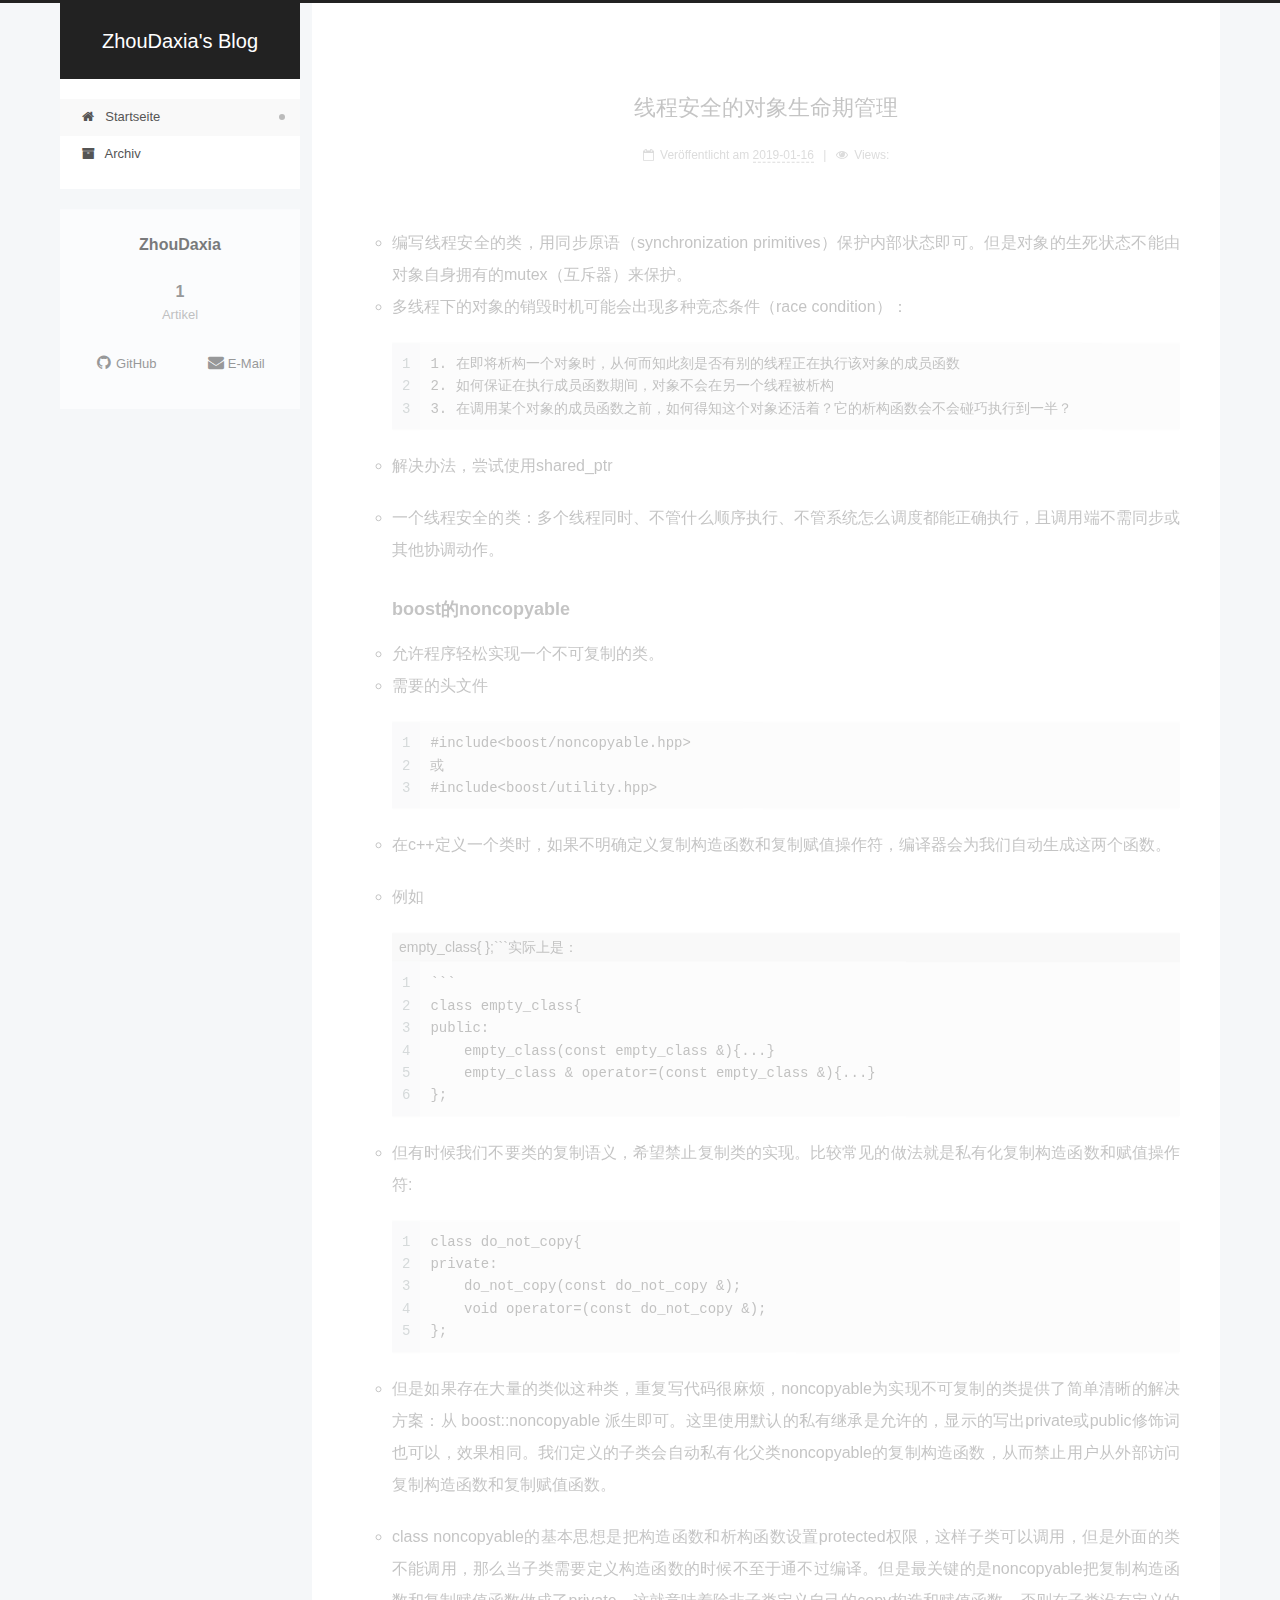
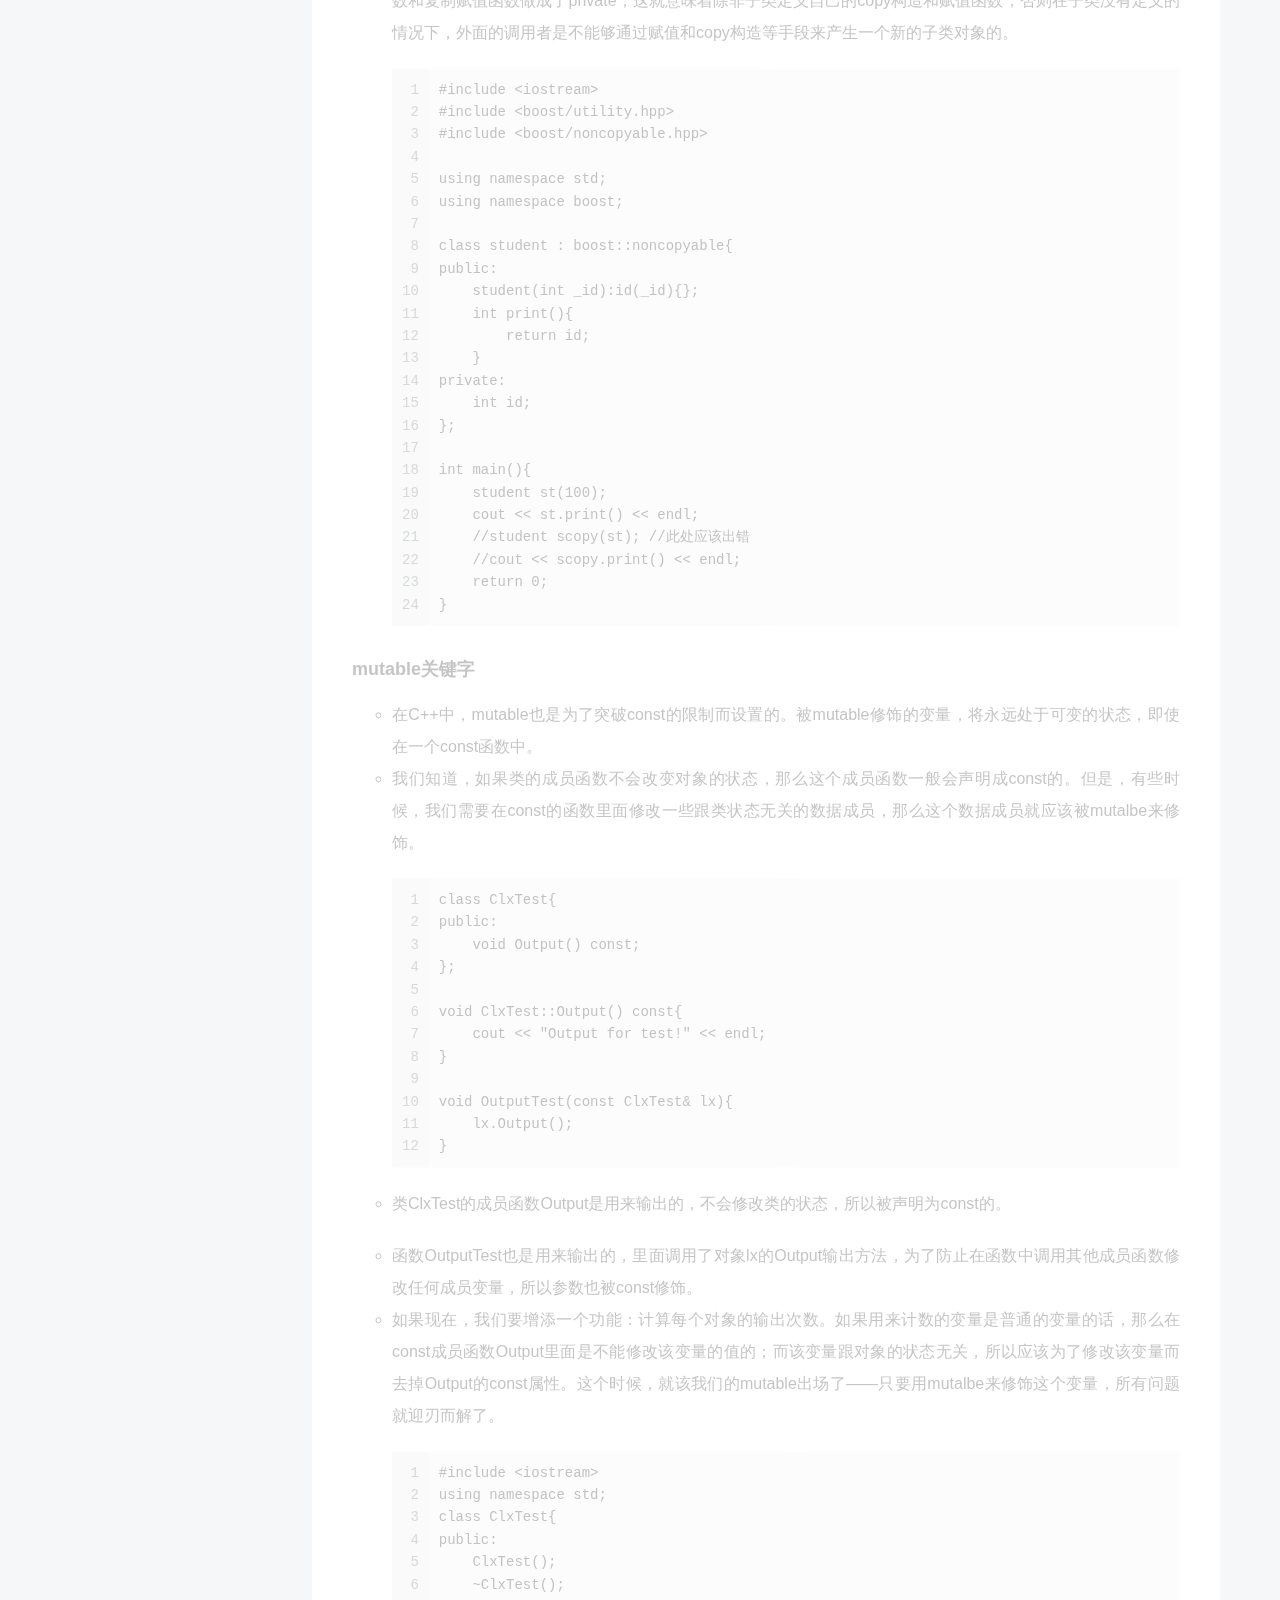
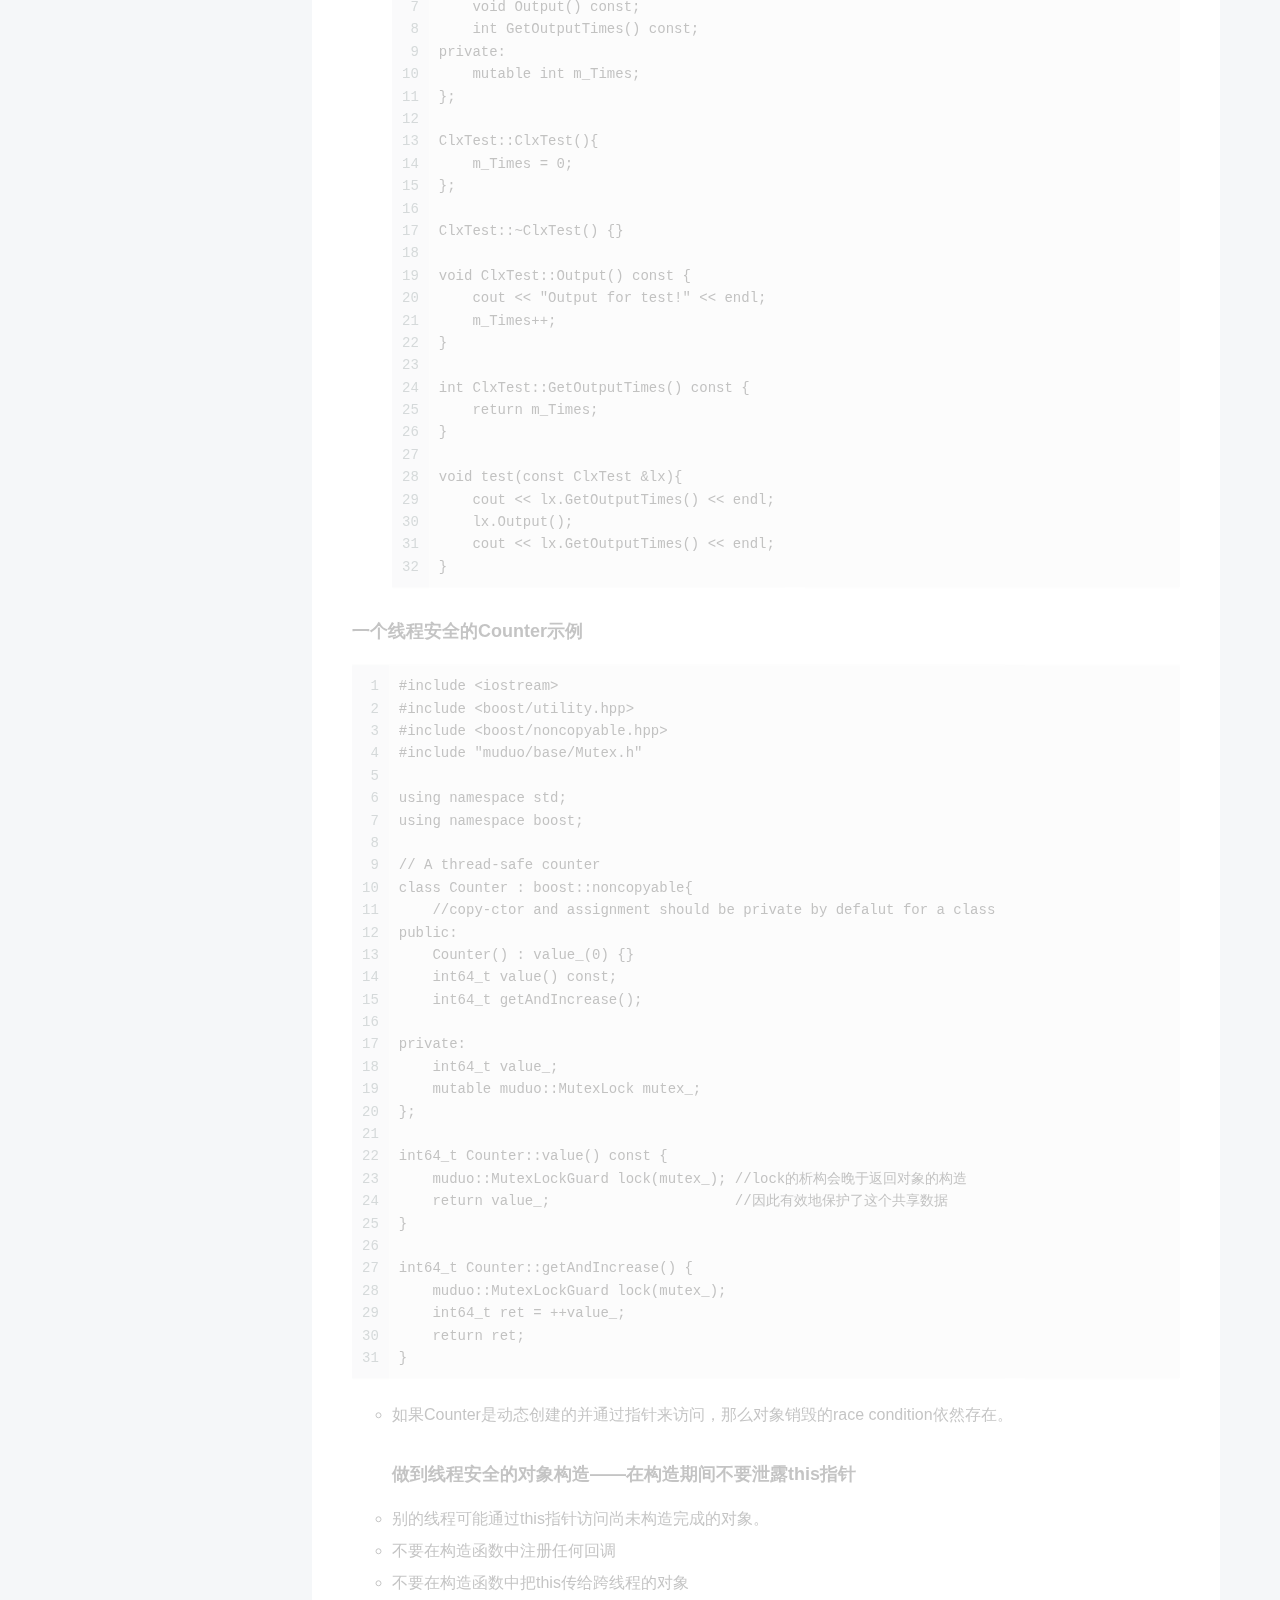
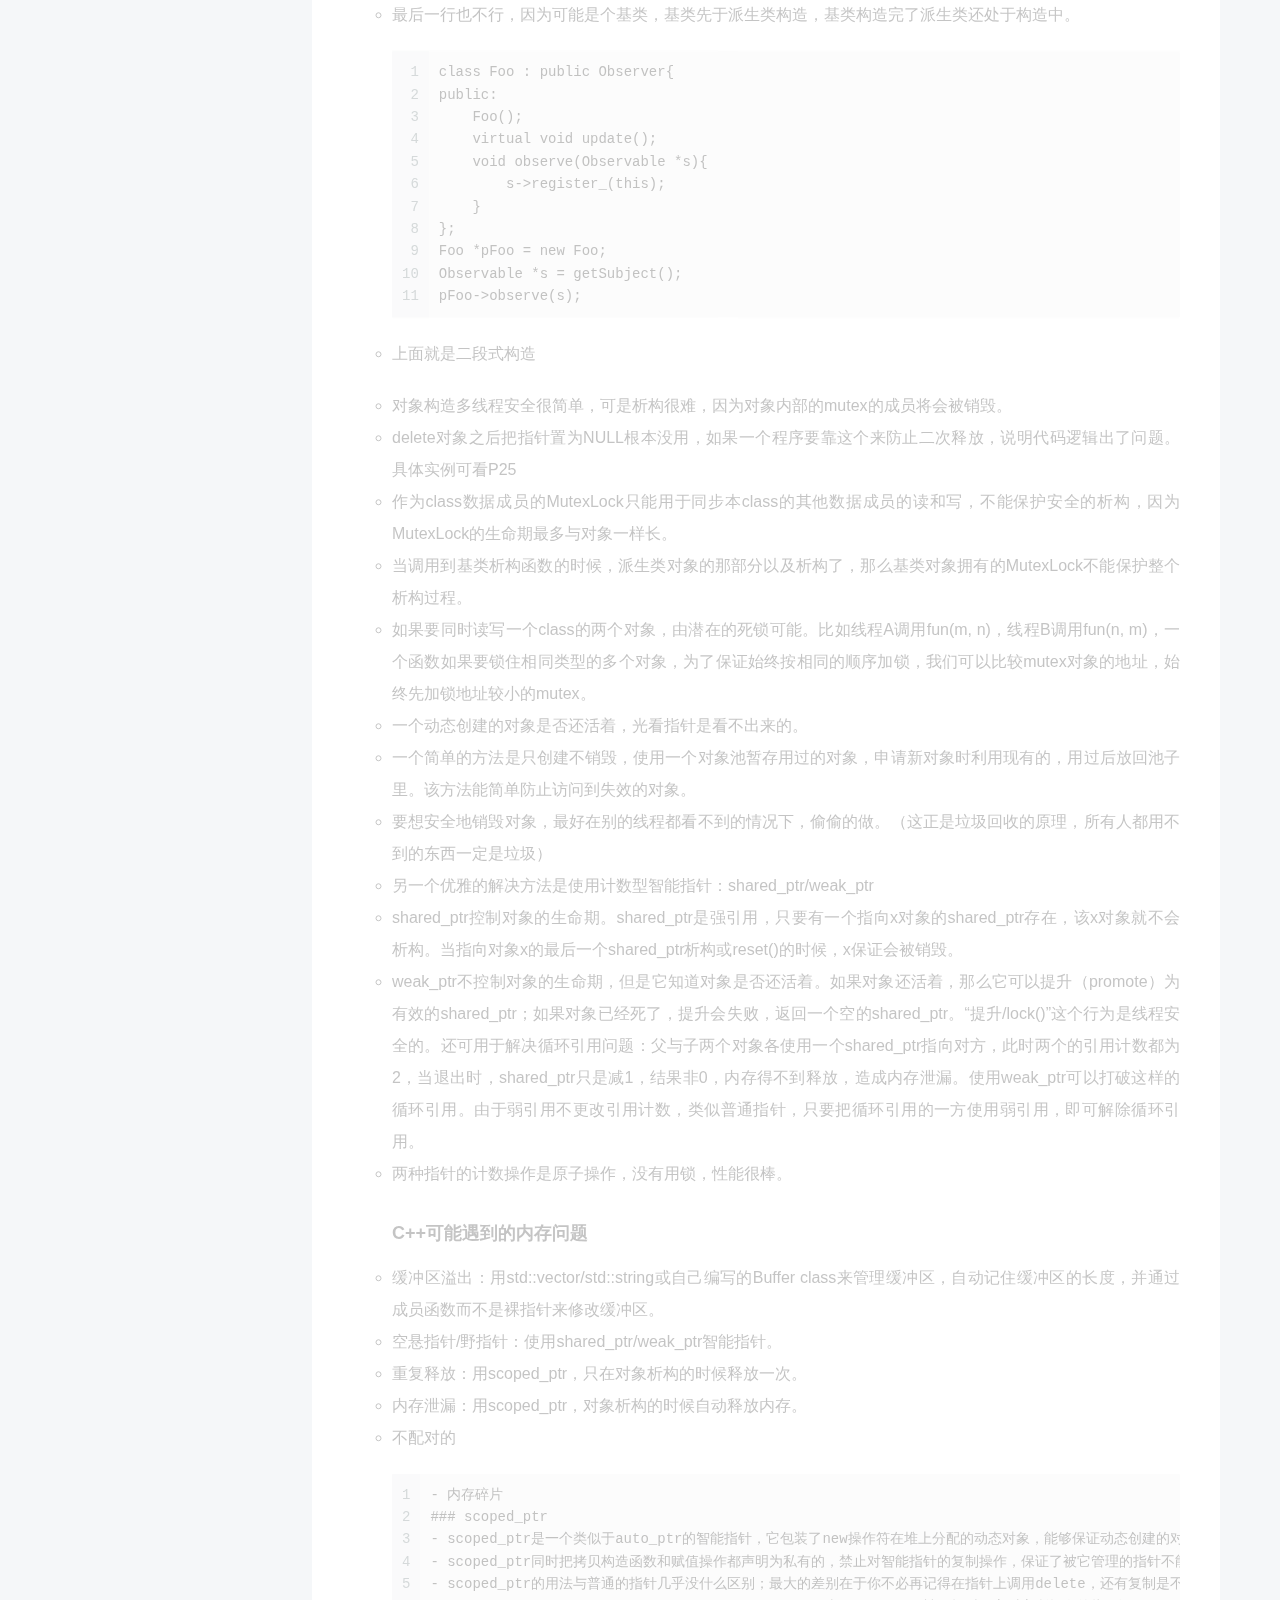
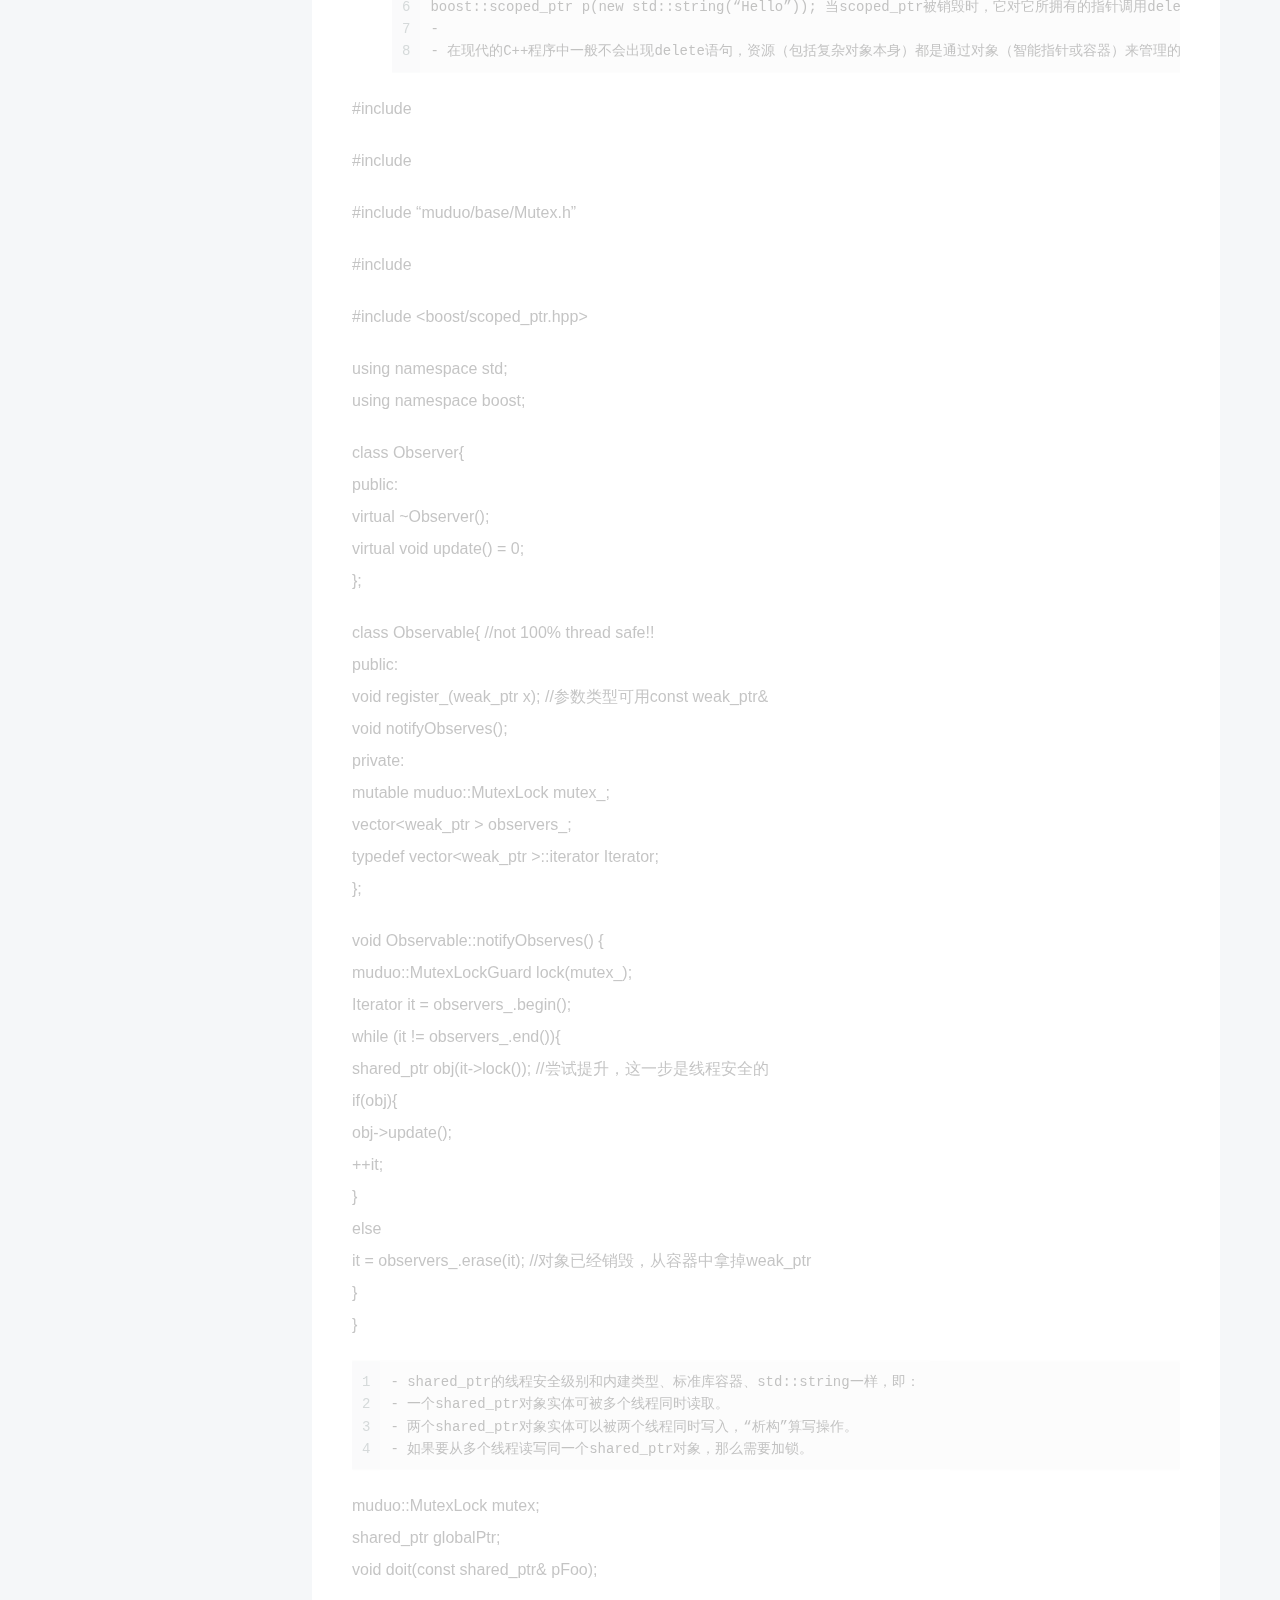
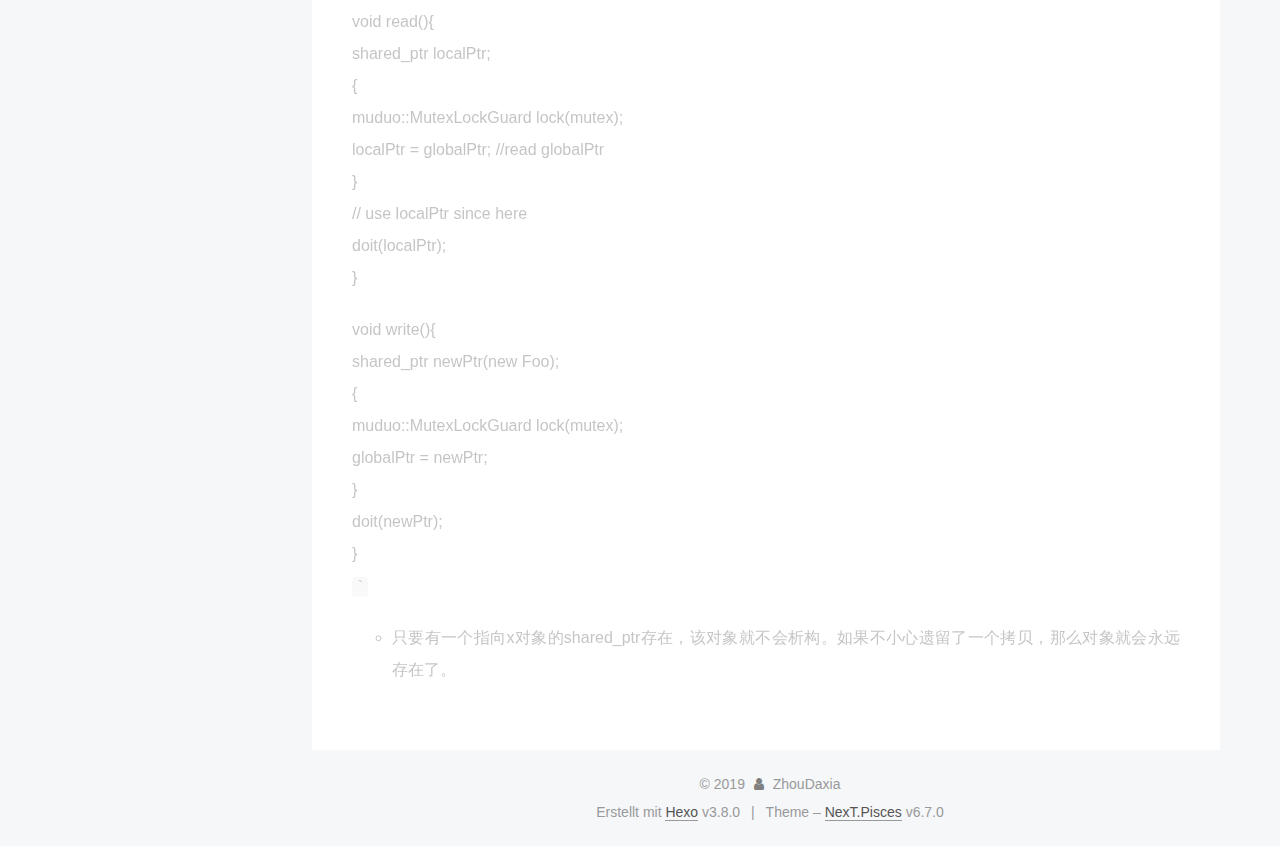
==== commit e176589e: "Site updated: 2019-01-16 10:16:38" ====
--- a/index.html
+++ b/index.html
@@ -14,7 +14,7 @@
   
 
 
-<html class="theme-next pisces use-motion" lang="">
+<html class="theme-next pisces use-motion" lang="zh-Hans">
 <head><meta name="generator" content="Hexo 3.8.0">
   <meta charset="UTF-8">
 <meta http-equiv="X-UA-Compatible" content="IE=edge">
@@ -74,7 +74,7 @@
     root: '/',
     scheme: 'Pisces',
     version: '6.7.0',
-    sidebar: {"position":"left","display":"post","offset":12,"b2t":false,"scrollpercent":false,"onmobile":false},
+    sidebar: {"position":"left","display":"post","offset":12,"b2t":true,"scrollpercent":true,"onmobile":false},
     fancybox: false,
     fastclick: false,
     lazyload: false,
@@ -96,20 +96,21 @@
 
 
 
-  <meta property="og:type" content="website">
-<meta property="og:title" content="Hexo">
-<meta property="og:url" content="http://yoursite.com/index.html">
-<meta property="og:site_name" content="Hexo">
-<meta property="og:locale" content="default">
+  <meta name="keywords" content="C++">
+<meta property="og:type" content="website">
+<meta property="og:title" content="ZhouDaxia&#39;s Blog">
+<meta property="og:url" content="http://www.zhoudaxia.com/index.html">
+<meta property="og:site_name" content="ZhouDaxia&#39;s Blog">
+<meta property="og:locale" content="zh-Hans">
 <meta name="twitter:card" content="summary">
-<meta name="twitter:title" content="Hexo">
-
-
-
-
-
-
-  <link rel="canonical" href="http://yoursite.com/">
+<meta name="twitter:title" content="ZhouDaxia&#39;s Blog">
+
+
+
+
+
+
+  <link rel="canonical" href="http://www.zhoudaxia.com/">
 
 
 
@@ -119,7 +120,7 @@
   };
 </script>
 
-  <title>Hexo</title>
+  <title>ZhouDaxia's Blog</title>
   
 
 
@@ -160,7 +161,7 @@
 
 </head>
 
-<body itemscope="" itemtype="http://schema.org/WebPage" lang="default">
+<body itemscope="" itemtype="http://schema.org/WebPage" lang="zh-Hans">
 
   
   
@@ -179,7 +180,7 @@
     <div class="custom-logo-site-title">
       <a href="/" class="brand" rel="start">
         <span class="logo-line-before"><i></i></span>
-        <span class="site-title">Hexo</span>
+        <span class="site-title">ZhouDaxia's Blog</span>
         <span class="logo-line-after"><i></i></span>
       </a>
     </div>
@@ -285,16 +286,16 @@
   
   
   <div class="post-block">
-    <link itemprop="mainEntityOfPage" href="http://yoursite.com/2019/01/15/hello-world/">
+    <link itemprop="mainEntityOfPage" href="http://www.zhoudaxia.com/2019/01/16/线程安全的对象生命期管理/">
 
     <span hidden itemprop="author" itemscope="" itemtype="http://schema.org/Person">
-      <meta itemprop="name" content="John Doe">
+      <meta itemprop="name" content="ZhouDaxia">
       <meta itemprop="description" content="">
       <meta itemprop="image" content="/images/avatar.gif">
     </span>
 
     <span hidden itemprop="publisher" itemscope="" itemtype="http://schema.org/Organization">
-      <meta itemprop="name" content="Hexo">
+      <meta itemprop="name" content="ZhouDaxia's Blog">
     </span>
 
     
@@ -305,7 +306,7 @@
           <h1 class="post-title" itemprop="name headline">
                 
                 
-                <a href="/2019/01/15/hello-world/" class="post-title-link" itemprop="url">Hello World</a>
+                <a href="/2019/01/16/线程安全的对象生命期管理/" class="post-title-link" itemprop="url">线程安全的对象生命期管理</a>
               
             
           </h1>
@@ -330,9 +331,13 @@
                 
               
 
-              <time title="Post created: 2019-01-15 22:21:01" itemprop="dateCreated datePublished" datetime="2019-01-15T22:21:01+08:00">2019-01-15</time>
-            
-
+              <time title="Post created: 2019-01-16 09:42:42 / Updated at: 09:43:33" itemprop="dateCreated datePublished" datetime="2019-01-16T09:42:42+08:00">2019-01-16</time>
+            
+
+            
+              
+
+              
             
           </span>
 
@@ -345,7 +350,7 @@
 
           
           
-            <span id="/2019/01/15/hello-world/" class="leancloud_visitors" data-flag-title="Hello World">
+            <span id="/2019/01/16/线程安全的对象生命期管理/" class="leancloud_visitors" data-flag-title="线程安全的对象生命期管理">
               <span class="post-meta-divider">|</span>
               <span class="post-meta-item-icon">
                 <i class="fa fa-eye"></i>
@@ -378,15 +383,85 @@
       
         
           
-            <p>Welcome to <a href="https://hexo.io/" target="_blank" rel="noopener">Hexo</a>! This is your very first post. Check <a href="https://hexo.io/docs/" target="_blank" rel="noopener">documentation</a> for more info. If you get any problems when using Hexo, you can find the answer in <a href="https://hexo.io/docs/troubleshooting.html" target="_blank" rel="noopener">troubleshooting</a> or you can ask me on <a href="https://github.com/hexojs/hexo/issues" target="_blank" rel="noopener">GitHub</a>.</p>
-<h2 id="Quick-Start"><a href="#Quick-Start" class="headerlink" title="Quick Start"></a>Quick Start</h2><h3 id="Create-a-new-post"><a href="#Create-a-new-post" class="headerlink" title="Create a new post"></a>Create a new post</h3><figure class="highlight bash"><table><tr><td class="gutter"><pre><span class="line">1</span><br></pre></td><td class="code"><pre><span class="line">$ hexo new <span class="string">"My New Post"</span></span><br></pre></td></tr></table></figure>
-<p>More info: <a href="https://hexo.io/docs/writing.html" target="_blank" rel="noopener">Writing</a></p>
-<h3 id="Run-server"><a href="#Run-server" class="headerlink" title="Run server"></a>Run server</h3><figure class="highlight bash"><table><tr><td class="gutter"><pre><span class="line">1</span><br></pre></td><td class="code"><pre><span class="line">$ hexo server</span><br></pre></td></tr></table></figure>
-<p>More info: <a href="https://hexo.io/docs/server.html" target="_blank" rel="noopener">Server</a></p>
-<h3 id="Generate-static-files"><a href="#Generate-static-files" class="headerlink" title="Generate static files"></a>Generate static files</h3><figure class="highlight bash"><table><tr><td class="gutter"><pre><span class="line">1</span><br></pre></td><td class="code"><pre><span class="line">$ hexo generate</span><br></pre></td></tr></table></figure>
-<p>More info: <a href="https://hexo.io/docs/generating.html" target="_blank" rel="noopener">Generating</a></p>
-<h3 id="Deploy-to-remote-sites"><a href="#Deploy-to-remote-sites" class="headerlink" title="Deploy to remote sites"></a>Deploy to remote sites</h3><figure class="highlight bash"><table><tr><td class="gutter"><pre><span class="line">1</span><br></pre></td><td class="code"><pre><span class="line">$ hexo deploy</span><br></pre></td></tr></table></figure>
-<p>More info: <a href="https://hexo.io/docs/deployment.html" target="_blank" rel="noopener">Deployment</a></p>
+            <ul>
+<li>编写线程安全的类，用同步原语（synchronization primitives）保护内部状态即可。但是对象的生死状态不能由对象自身拥有的mutex（互斥器）来保护。</li>
+<li><p>多线程下的对象的销毁时机可能会出现多种竞态条件（race condition）：</p>
+<figure class="highlight plain"><table><tr><td class="gutter"><pre><span class="line">1</span><br><span class="line">2</span><br><span class="line">3</span><br></pre></td><td class="code"><pre><span class="line">1. 在即将析构一个对象时，从何而知此刻是否有别的线程正在执行该对象的成员函数</span><br><span class="line">2. 如何保证在执行成员函数期间，对象不会在另一个线程被析构</span><br><span class="line">3. 在调用某个对象的成员函数之前，如何得知这个对象还活着？它的析构函数会不会碰巧执行到一半？</span><br></pre></td></tr></table></figure>
+</li>
+<li><p>解决办法，尝试使用shared_ptr</p>
+</li>
+<li>一个线程安全的类：多个线程同时、不管什么顺序执行、不管系统怎么调度都能正确执行，且调用端不需同步或其他协调动作。<h3 id="boost的noncopyable"><a href="#boost的noncopyable" class="headerlink" title="boost的noncopyable"></a>boost的noncopyable</h3></li>
+<li>允许程序轻松实现一个不可复制的类。</li>
+<li><p>需要的头文件</p>
+<figure class="highlight plain"><table><tr><td class="gutter"><pre><span class="line">1</span><br><span class="line">2</span><br><span class="line">3</span><br></pre></td><td class="code"><pre><span class="line">#include&lt;boost/noncopyable.hpp&gt;     </span><br><span class="line">或</span><br><span class="line">#include&lt;boost/utility.hpp&gt;</span><br></pre></td></tr></table></figure>
+</li>
+<li><p>在c++定义一个类时，如果不明确定义复制构造函数和复制赋值操作符，编译器会为我们自动生成这两个函数。</p>
+</li>
+<li><p>例如<figure class="highlight plain"><figcaption><span>empty_class&#123; &#125;;```实际上是：</span></figcaption><table><tr><td class="gutter"><pre><span class="line">1</span><br><span class="line">2</span><br><span class="line">3</span><br><span class="line">4</span><br><span class="line">5</span><br><span class="line">6</span><br></pre></td><td class="code"><pre><span class="line">```</span><br><span class="line">class empty_class&#123;</span><br><span class="line">public:</span><br><span class="line">    empty_class(const empty_class &amp;)&#123;...&#125;</span><br><span class="line">    empty_class &amp; operator=(const empty_class &amp;)&#123;...&#125;</span><br><span class="line">&#125;;</span><br></pre></td></tr></table></figure></p>
+</li>
+<li><p>但有时候我们不要类的复制语义，希望禁止复制类的实现。比较常见的做法就是私有化复制构造函数和赋值操作符:</p>
+<figure class="highlight plain"><table><tr><td class="gutter"><pre><span class="line">1</span><br><span class="line">2</span><br><span class="line">3</span><br><span class="line">4</span><br><span class="line">5</span><br></pre></td><td class="code"><pre><span class="line">class do_not_copy&#123;</span><br><span class="line">private:</span><br><span class="line">    do_not_copy(const do_not_copy &amp;);</span><br><span class="line">    void operator=(const do_not_copy &amp;);</span><br><span class="line">&#125;;</span><br></pre></td></tr></table></figure>
+</li>
+<li><p>但是如果存在大量的类似这种类，重复写代码很麻烦，noncopyable为实现不可复制的类提供了简单清晰的解决方案：从 boost::noncopyable 派生即可。这里使用默认的私有继承是允许的，显示的写出private或public修饰词也可以，效果相同。我们定义的子类会自动私有化父类noncopyable的复制构造函数，从而禁止用户从外部访问复制构造函数和复制赋值函数。</p>
+</li>
+<li>class noncopyable的基本思想是把构造函数和析构函数设置protected权限，这样子类可以调用，但是外面的类不能调用，那么当子类需要定义构造函数的时候不至于通不过编译。但是最关键的是noncopyable把复制构造函数和复制赋值函数做成了private，这就意味着除非子类定义自己的copy构造和赋值函数，否则在子类没有定义的情况下，外面的调用者是不能够通过赋值和copy构造等手段来产生一个新的子类对象的。<figure class="highlight plain"><table><tr><td class="gutter"><pre><span class="line">1</span><br><span class="line">2</span><br><span class="line">3</span><br><span class="line">4</span><br><span class="line">5</span><br><span class="line">6</span><br><span class="line">7</span><br><span class="line">8</span><br><span class="line">9</span><br><span class="line">10</span><br><span class="line">11</span><br><span class="line">12</span><br><span class="line">13</span><br><span class="line">14</span><br><span class="line">15</span><br><span class="line">16</span><br><span class="line">17</span><br><span class="line">18</span><br><span class="line">19</span><br><span class="line">20</span><br><span class="line">21</span><br><span class="line">22</span><br><span class="line">23</span><br><span class="line">24</span><br></pre></td><td class="code"><pre><span class="line">#include &lt;iostream&gt;</span><br><span class="line">#include &lt;boost/utility.hpp&gt;</span><br><span class="line">#include &lt;boost/noncopyable.hpp&gt;</span><br><span class="line"></span><br><span class="line">using namespace std;</span><br><span class="line">using namespace boost;</span><br><span class="line"></span><br><span class="line">class student : boost::noncopyable&#123;</span><br><span class="line">public:</span><br><span class="line">    student(int _id):id(_id)&#123;&#125;;</span><br><span class="line">    int print()&#123;</span><br><span class="line">        return id;</span><br><span class="line">    &#125;</span><br><span class="line">private:</span><br><span class="line">    int id;</span><br><span class="line">&#125;;</span><br><span class="line"></span><br><span class="line">int main()&#123;</span><br><span class="line">    student st(100);</span><br><span class="line">    cout &lt;&lt; st.print() &lt;&lt; endl;</span><br><span class="line">    //student scopy(st); //此处应该出错</span><br><span class="line">    //cout &lt;&lt; scopy.print() &lt;&lt; endl;</span><br><span class="line">    return 0;</span><br><span class="line">&#125;</span><br></pre></td></tr></table></figure>
+</li>
+</ul>
+<h3 id="mutable关键字"><a href="#mutable关键字" class="headerlink" title="mutable关键字"></a>mutable关键字</h3><ul>
+<li>在C++中，mutable也是为了突破const的限制而设置的。被mutable修饰的变量，将永远处于可变的状态，即使在一个const函数中。</li>
+<li><p>我们知道，如果类的成员函数不会改变对象的状态，那么这个成员函数一般会声明成const的。但是，有些时候，我们需要在const的函数里面修改一些跟类状态无关的数据成员，那么这个数据成员就应该被mutalbe来修饰。</p>
+<figure class="highlight plain"><table><tr><td class="gutter"><pre><span class="line">1</span><br><span class="line">2</span><br><span class="line">3</span><br><span class="line">4</span><br><span class="line">5</span><br><span class="line">6</span><br><span class="line">7</span><br><span class="line">8</span><br><span class="line">9</span><br><span class="line">10</span><br><span class="line">11</span><br><span class="line">12</span><br></pre></td><td class="code"><pre><span class="line">class ClxTest&#123;</span><br><span class="line">public:</span><br><span class="line">    void Output() const;</span><br><span class="line">&#125;;</span><br><span class="line"></span><br><span class="line">void ClxTest::Output() const&#123;</span><br><span class="line">    cout &lt;&lt; &quot;Output for test!&quot; &lt;&lt; endl;</span><br><span class="line">&#125;</span><br><span class="line"></span><br><span class="line">void OutputTest(const ClxTest&amp; lx)&#123;</span><br><span class="line">    lx.Output();</span><br><span class="line">&#125;</span><br></pre></td></tr></table></figure>
+</li>
+<li><p>类ClxTest的成员函数Output是用来输出的，不会修改类的状态，所以被声明为const的。</p>
+</li>
+<li>函数OutputTest也是用来输出的，里面调用了对象lx的Output输出方法，为了防止在函数中调用其他成员函数修改任何成员变量，所以参数也被const修饰。</li>
+<li>如果现在，我们要增添一个功能：计算每个对象的输出次数。如果用来计数的变量是普通的变量的话，那么在const成员函数Output里面是不能修改该变量的值的；而该变量跟对象的状态无关，所以应该为了修改该变量而去掉Output的const属性。这个时候，就该我们的mutable出场了——只要用mutalbe来修饰这个变量，所有问题就迎刃而解了。<figure class="highlight plain"><table><tr><td class="gutter"><pre><span class="line">1</span><br><span class="line">2</span><br><span class="line">3</span><br><span class="line">4</span><br><span class="line">5</span><br><span class="line">6</span><br><span class="line">7</span><br><span class="line">8</span><br><span class="line">9</span><br><span class="line">10</span><br><span class="line">11</span><br><span class="line">12</span><br><span class="line">13</span><br><span class="line">14</span><br><span class="line">15</span><br><span class="line">16</span><br><span class="line">17</span><br><span class="line">18</span><br><span class="line">19</span><br><span class="line">20</span><br><span class="line">21</span><br><span class="line">22</span><br><span class="line">23</span><br><span class="line">24</span><br><span class="line">25</span><br><span class="line">26</span><br><span class="line">27</span><br><span class="line">28</span><br><span class="line">29</span><br><span class="line">30</span><br><span class="line">31</span><br><span class="line">32</span><br></pre></td><td class="code"><pre><span class="line">#include &lt;iostream&gt;</span><br><span class="line">using namespace std;</span><br><span class="line">class ClxTest&#123;</span><br><span class="line">public:</span><br><span class="line">    ClxTest();</span><br><span class="line">    ~ClxTest();</span><br><span class="line">    void Output() const;</span><br><span class="line">    int GetOutputTimes() const;</span><br><span class="line">private:</span><br><span class="line">    mutable int m_Times;</span><br><span class="line">&#125;;</span><br><span class="line"></span><br><span class="line">ClxTest::ClxTest()&#123;</span><br><span class="line">    m_Times = 0;</span><br><span class="line">&#125;;</span><br><span class="line"></span><br><span class="line">ClxTest::~ClxTest() &#123;&#125;</span><br><span class="line"></span><br><span class="line">void ClxTest::Output() const &#123;</span><br><span class="line">    cout &lt;&lt; &quot;Output for test!&quot; &lt;&lt; endl;</span><br><span class="line">    m_Times++;</span><br><span class="line">&#125;</span><br><span class="line"></span><br><span class="line">int ClxTest::GetOutputTimes() const &#123;</span><br><span class="line">    return m_Times;</span><br><span class="line">&#125;</span><br><span class="line"></span><br><span class="line">void test(const ClxTest &amp;lx)&#123;</span><br><span class="line">    cout &lt;&lt; lx.GetOutputTimes() &lt;&lt; endl;</span><br><span class="line">    lx.Output();</span><br><span class="line">    cout &lt;&lt; lx.GetOutputTimes() &lt;&lt; endl;</span><br><span class="line">&#125;</span><br></pre></td></tr></table></figure>
+</li>
+</ul>
+<h3 id="一个线程安全的Counter示例"><a href="#一个线程安全的Counter示例" class="headerlink" title="一个线程安全的Counter示例"></a>一个线程安全的Counter示例</h3><figure class="highlight plain"><table><tr><td class="gutter"><pre><span class="line">1</span><br><span class="line">2</span><br><span class="line">3</span><br><span class="line">4</span><br><span class="line">5</span><br><span class="line">6</span><br><span class="line">7</span><br><span class="line">8</span><br><span class="line">9</span><br><span class="line">10</span><br><span class="line">11</span><br><span class="line">12</span><br><span class="line">13</span><br><span class="line">14</span><br><span class="line">15</span><br><span class="line">16</span><br><span class="line">17</span><br><span class="line">18</span><br><span class="line">19</span><br><span class="line">20</span><br><span class="line">21</span><br><span class="line">22</span><br><span class="line">23</span><br><span class="line">24</span><br><span class="line">25</span><br><span class="line">26</span><br><span class="line">27</span><br><span class="line">28</span><br><span class="line">29</span><br><span class="line">30</span><br><span class="line">31</span><br></pre></td><td class="code"><pre><span class="line">#include &lt;iostream&gt;</span><br><span class="line">#include &lt;boost/utility.hpp&gt;</span><br><span class="line">#include &lt;boost/noncopyable.hpp&gt;</span><br><span class="line">#include &quot;muduo/base/Mutex.h&quot;</span><br><span class="line"></span><br><span class="line">using namespace std;</span><br><span class="line">using namespace boost;</span><br><span class="line"></span><br><span class="line">// A thread-safe counter</span><br><span class="line">class Counter : boost::noncopyable&#123;</span><br><span class="line">    //copy-ctor and assignment should be private by defalut for a class</span><br><span class="line">public:</span><br><span class="line">    Counter() : value_(0) &#123;&#125;</span><br><span class="line">    int64_t value() const;</span><br><span class="line">    int64_t getAndIncrease();</span><br><span class="line"></span><br><span class="line">private:</span><br><span class="line">    int64_t value_;</span><br><span class="line">    mutable muduo::MutexLock mutex_;</span><br><span class="line">&#125;;</span><br><span class="line"></span><br><span class="line">int64_t Counter::value() const &#123;</span><br><span class="line">    muduo::MutexLockGuard lock(mutex_); //lock的析构会晚于返回对象的构造</span><br><span class="line">    return value_;                      //因此有效地保护了这个共享数据</span><br><span class="line">&#125;</span><br><span class="line"></span><br><span class="line">int64_t Counter::getAndIncrease() &#123;</span><br><span class="line">    muduo::MutexLockGuard lock(mutex_);</span><br><span class="line">    int64_t ret = ++value_;</span><br><span class="line">    return ret;</span><br><span class="line">&#125;</span><br></pre></td></tr></table></figure>
+<ul>
+<li>如果Counter是动态创建的并通过指针来访问，那么对象销毁的race condition依然存在。<h3 id="做到线程安全的对象构造——在构造期间不要泄露this指针"><a href="#做到线程安全的对象构造——在构造期间不要泄露this指针" class="headerlink" title="做到线程安全的对象构造——在构造期间不要泄露this指针"></a>做到线程安全的对象构造——在构造期间不要泄露this指针</h3></li>
+<li>别的线程可能通过this指针访问尚未构造完成的对象。</li>
+<li>不要在构造函数中注册任何回调</li>
+<li>不要在构造函数中把this传给跨线程的对象</li>
+<li><p>最后一行也不行，因为可能是个基类，基类先于派生类构造，基类构造完了派生类还处于构造中。</p>
+<figure class="highlight plain"><table><tr><td class="gutter"><pre><span class="line">1</span><br><span class="line">2</span><br><span class="line">3</span><br><span class="line">4</span><br><span class="line">5</span><br><span class="line">6</span><br><span class="line">7</span><br><span class="line">8</span><br><span class="line">9</span><br><span class="line">10</span><br><span class="line">11</span><br></pre></td><td class="code"><pre><span class="line">class Foo : public Observer&#123;</span><br><span class="line">public:</span><br><span class="line">    Foo();</span><br><span class="line">    virtual void update();</span><br><span class="line">    void observe(Observable *s)&#123;</span><br><span class="line">        s-&gt;register_(this);</span><br><span class="line">    &#125;</span><br><span class="line">&#125;;</span><br><span class="line">Foo *pFoo = new Foo;</span><br><span class="line">Observable *s = getSubject();</span><br><span class="line">pFoo-&gt;observe(s);</span><br></pre></td></tr></table></figure>
+</li>
+<li><p>上面就是二段式构造</p>
+</li>
+<li>对象构造多线程安全很简单，可是析构很难，因为对象内部的mutex的成员将会被销毁。</li>
+<li>delete对象之后把指针置为NULL根本没用，如果一个程序要靠这个来防止二次释放，说明代码逻辑出了问题。具体实例可看P25</li>
+<li>作为class数据成员的MutexLock只能用于同步本class的其他数据成员的读和写，不能保护安全的析构，因为MutexLock的生命期最多与对象一样长。</li>
+<li>当调用到基类析构函数的时候，派生类对象的那部分以及析构了，那么基类对象拥有的MutexLock不能保护整个析构过程。</li>
+<li>如果要同时读写一个class的两个对象，由潜在的死锁可能。比如线程A调用fun(m, n)，线程B调用fun(n, m)，一个函数如果要锁住相同类型的多个对象，为了保证始终按相同的顺序加锁，我们可以比较mutex对象的地址，始终先加锁地址较小的mutex。</li>
+<li>一个动态创建的对象是否还活着，光看指针是看不出来的。</li>
+<li>一个简单的方法是只创建不销毁，使用一个对象池暂存用过的对象，申请新对象时利用现有的，用过后放回池子里。该方法能简单防止访问到失效的对象。</li>
+<li>要想安全地销毁对象，最好在别的线程都看不到的情况下，偷偷的做。（这正是垃圾回收的原理，所有人都用不到的东西一定是垃圾）</li>
+<li>另一个优雅的解决方法是使用计数型智能指针：shared_ptr/weak_ptr</li>
+<li>shared_ptr控制对象的生命期。shared_ptr是强引用，只要有一个指向x对象的shared_ptr存在，该x对象就不会析构。当指向对象x的最后一个shared_ptr析构或reset()的时候，x保证会被销毁。</li>
+<li>weak_ptr不控制对象的生命期，但是它知道对象是否还活着。如果对象还活着，那么它可以提升（promote）为有效的shared_ptr；如果对象已经死了，提升会失败，返回一个空的shared_ptr。“提升/lock()”这个行为是线程安全的。还可用于解决循环引用问题：父与子两个对象各使用一个shared_ptr指向对方，此时两个的引用计数都为2，当退出时，shared_ptr只是减1，结果非0，内存得不到释放，造成内存泄漏。使用weak_ptr可以打破这样的循环引用。由于弱引用不更改引用计数，类似普通指针，只要把循环引用的一方使用弱引用，即可解除循环引用。</li>
+<li>两种指针的计数操作是原子操作，没有用锁，性能很棒。<h3 id="C-可能遇到的内存问题"><a href="#C-可能遇到的内存问题" class="headerlink" title="C++可能遇到的内存问题"></a>C++可能遇到的内存问题</h3></li>
+<li>缓冲区溢出：用std::vector<char>/std::string或自己编写的Buffer class来管理缓冲区，自动记住缓冲区的长度，并通过成员函数而不是裸指针来修改缓冲区。</char></li>
+<li>空悬指针/野指针：使用shared_ptr/weak_ptr智能指针。</li>
+<li>重复释放：用scoped_ptr，只在对象析构的时候释放一次。</li>
+<li>内存泄漏：用scoped_ptr，对象析构的时候自动释放内存。</li>
+<li>不配对的<figure class="highlight plain"><table><tr><td class="gutter"><pre><span class="line">1</span><br><span class="line">2</span><br><span class="line">3</span><br><span class="line">4</span><br><span class="line">5</span><br><span class="line">6</span><br><span class="line">7</span><br><span class="line">8</span><br></pre></td><td class="code"><pre><span class="line">- 内存碎片</span><br><span class="line">### scoped_ptr</span><br><span class="line">- scoped_ptr是一个类似于auto_ptr的智能指针，它包装了new操作符在堆上分配的动态对象，能够保证动态创建的对象在任何时候都可以被正确的删除。但是scoped_ptr的所有权更加严格，不能转让，一旦scoped_pstr获取了对象的管理权，你就无法再从它那里取回来。</span><br><span class="line">- scoped_ptr同时把拷贝构造函数和赋值操作都声明为私有的，禁止对智能指针的复制操作，保证了被它管理的指针不能被转让所有权。</span><br><span class="line">- scoped_ptr的用法与普通的指针几乎没什么区别；最大的差别在于你不必再记得在指针上调用delete，还有复制是不允许的。典型的指针操作(operator* 和 operator-&gt;)都被重载了，并提供了和裸指针一样的语法。用scoped_ptr和用裸指针一样快，也没有大小上的增加，因此它们可以广泛使用。使用boost::scoped_ptr时，包含头文件”boost/scoped_ptr.hpp”. 在声明一个scoped_ptr时，用被指物的类型来指定类模板的参数。例如，以下是一个包含std::string指针的scoped_ptr： </span><br><span class="line">boost::scoped_ptr p(new std::string(“Hello”)); 当scoped_ptr被销毁时，它对它所拥有的指针调用delete 。</span><br><span class="line">- </span><br><span class="line">- 在现代的C++程序中一般不会出现delete语句，资源（包括复杂对象本身）都是通过对象（智能指针或容器）来管理的，不需要程序员还为此操心。</span><br></pre></td></tr></table></figure></li>
+</ul>
+<p>#include <iostream></iostream></p>
+<p>#include <vector></vector></p>
+<p>#include “muduo/base/Mutex.h”</p>
+<p>#include <memory></memory></p>
+<p>#include &lt;boost/scoped_ptr.hpp&gt;</p>
+<p>using namespace std;<br>using namespace boost;</p>
+<p>class Observer{<br>public:<br>    virtual ~Observer();<br>    virtual void update() = 0;<br>};</p>
+<p>class Observable{ //not 100% thread safe!!<br>public:<br>    void register_(weak_ptr<observer> x); //参数类型可用const weak_ptr<observer>&amp;<br>    void notifyObserves();<br>private:<br>    mutable muduo::MutexLock mutex_;<br>    vector&lt;weak_ptr<observer> &gt; observers_;<br>    typedef vector&lt;weak_ptr<observer> &gt;::iterator Iterator;<br>};</observer></observer></observer></observer></p>
+<p>void Observable::notifyObserves() {<br>    muduo::MutexLockGuard lock(mutex_);<br>    Iterator it = observers_.begin();<br>    while (it != observers_.end()){<br>        shared_ptr<observer> obj(it-&gt;lock()); //尝试提升，这一步是线程安全的<br>        if(obj){<br>            obj-&gt;update();<br>            ++it;<br>        }<br>        else<br>            it = observers_.erase(it); //对象已经销毁，从容器中拿掉weak_ptr<br>    }<br>}<br><figure class="highlight plain"><table><tr><td class="gutter"><pre><span class="line">1</span><br><span class="line">2</span><br><span class="line">3</span><br><span class="line">4</span><br></pre></td><td class="code"><pre><span class="line">- shared_ptr的线程安全级别和内建类型、标准库容器、std::string一样，即：</span><br><span class="line">- 一个shared_ptr对象实体可被多个线程同时读取。</span><br><span class="line">- 两个shared_ptr对象实体可以被两个线程同时写入，“析构”算写操作。</span><br><span class="line">- 如果要从多个线程读写同一个shared_ptr对象，那么需要加锁。</span><br></pre></td></tr></table></figure></observer></p>
+<p>muduo::MutexLock mutex;<br>shared_ptr<foo> globalPtr;<br>void doit(const shared_ptr<foo>&amp; pFoo);</foo></foo></p>
+<p>void read(){<br>    shared_ptr<foo> localPtr;<br>    {<br>        muduo::MutexLockGuard lock(mutex);<br>        localPtr = globalPtr; //read globalPtr<br>    }<br>    // use localPtr since here<br>    doit(localPtr);<br>}</foo></p>
+<p>void write(){<br>    shared_ptr<foo> newPtr(new Foo);<br>    {<br>        muduo::MutexLockGuard lock(mutex);<br>        globalPtr = newPtr;<br>    }<br>    doit(newPtr);<br>}<br><code>`</code></foo></p>
+<ul>
+<li>只要有一个指向x对象的shared_ptr存在，该对象就不会析构。如果不小心遗留了一个拷贝，那么对象就会永远存在了。</li>
+</ul>
 
           
         
@@ -464,7 +539,7 @@
         <div class="site-overview">
           <div class="site-author motion-element" itemprop="author" itemscope="" itemtype="http://schema.org/Person">
             
-              <p class="site-author-name" itemprop="name">John Doe</p>
+              <p class="site-author-name" itemprop="name">ZhouDaxia</p>
               <p class="site-description motion-element" itemprop="description"></p>
           </div>
 
@@ -533,6 +608,13 @@
       
 
       
+        <div class="back-to-top">
+          <i class="fa fa-arrow-up"></i>
+          
+            <span id="scrollpercent"><span>0</span>%</span>
+          
+        </div>
+      
 
     </div>
   </aside>
@@ -548,7 +630,7 @@
   <span class="with-love" id="animate">
     <i class="fa fa-user"></i>
   </span>
-  <span class="author" itemprop="copyrightHolder">John Doe</span>
+  <span class="author" itemprop="copyrightHolder">ZhouDaxia</span>
 
   
 
@@ -582,11 +664,6 @@
       </div>
     </footer>
 
-    
-      <div class="back-to-top">
-        <i class="fa fa-arrow-up"></i>
-        
-      </div>
     
 
     
--- a/css/main.css
+++ b/css/main.css
@@ -1105,37 +1105,33 @@
   color: #222 !important;
 }
 .back-to-top {
-  box-sizing: border-box;
-  position: fixed;
-  bottom: -100px;
-  right: 30px;
-  z-index: 1050;
-  padding: 0 6px;
-  width: 24px;
-  background: #222;
+  visibility: hidden;
+  margin: 8px -10px -20px;
+  background: #f5f7f9;
   font-size: 12px;
   opacity: 0.6;
-  color: #fff;
   cursor: pointer;
   text-align: center;
   -webkit-transform: translateZ(0);
-  transition-property: bottom;
+}
+.back-to-top:hover {
+  opacity: 0.8;
+}
+@media (min-width: 768px) and (max-width: 991px) {
+  .back-to-top {
+    display: none !important;
+  }
+}
+@media (max-width: 767px) {
+  .back-to-top {
+    display: none !important;
+  }
+}
+.back-to-top.back-to-top-on {
+  visibility: visible;
   transition-duration: 0.2s;
   transition-timing-function: ease-in-out;
   transition-delay: 0s;
-}
-@media (min-width: 768px) and (max-width: 991px) {
-  .back-to-top {
-    display: none !important;
-  }
-}
-@media (max-width: 767px) {
-  .back-to-top {
-    display: none !important;
-  }
-}
-.back-to-top.back-to-top-on {
-  bottom: 30px;
 }
 .header {
   background: transparent;
@@ -1906,7 +1902,7 @@
   width: 4px;
   height: 4px;
   border-radius: 50%;
-  background: #ffdf49;
+  background: #ffbbc2;
 }
 .links-of-blogroll {
   font-size: 13px;
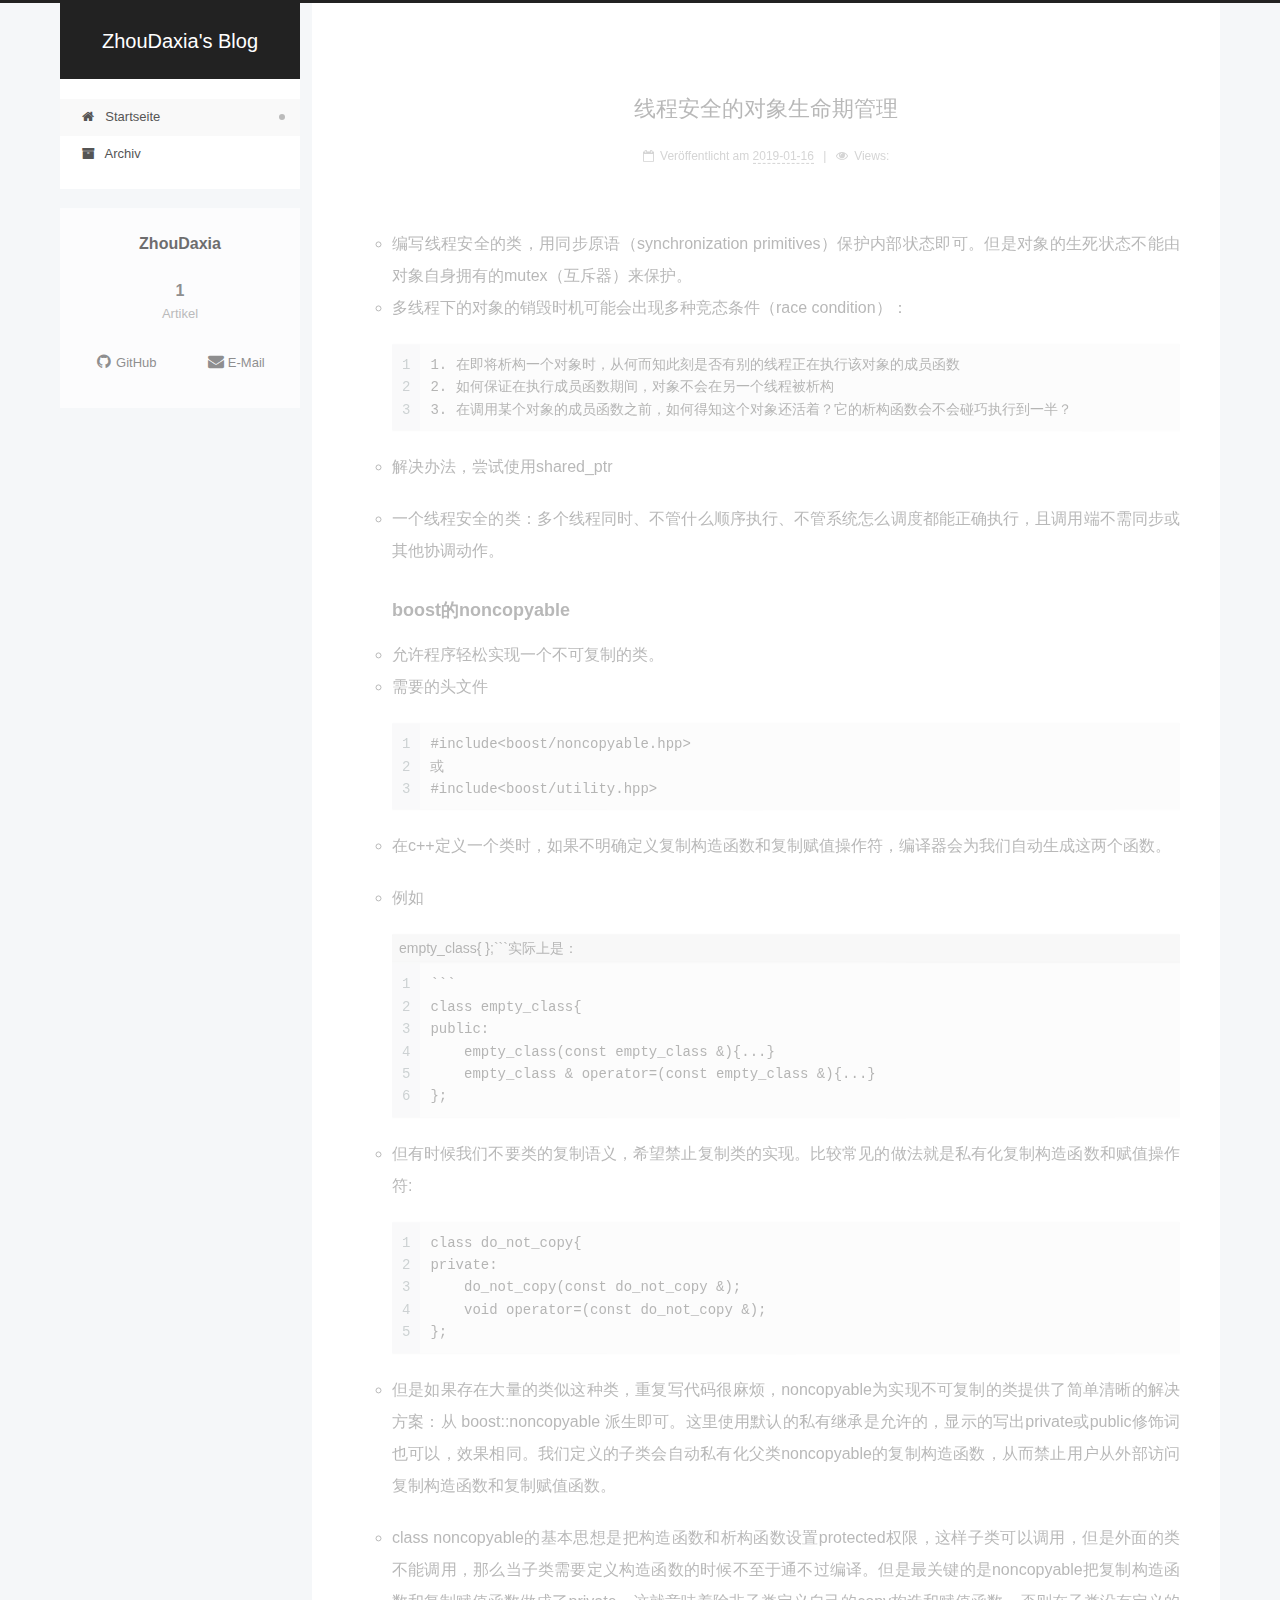
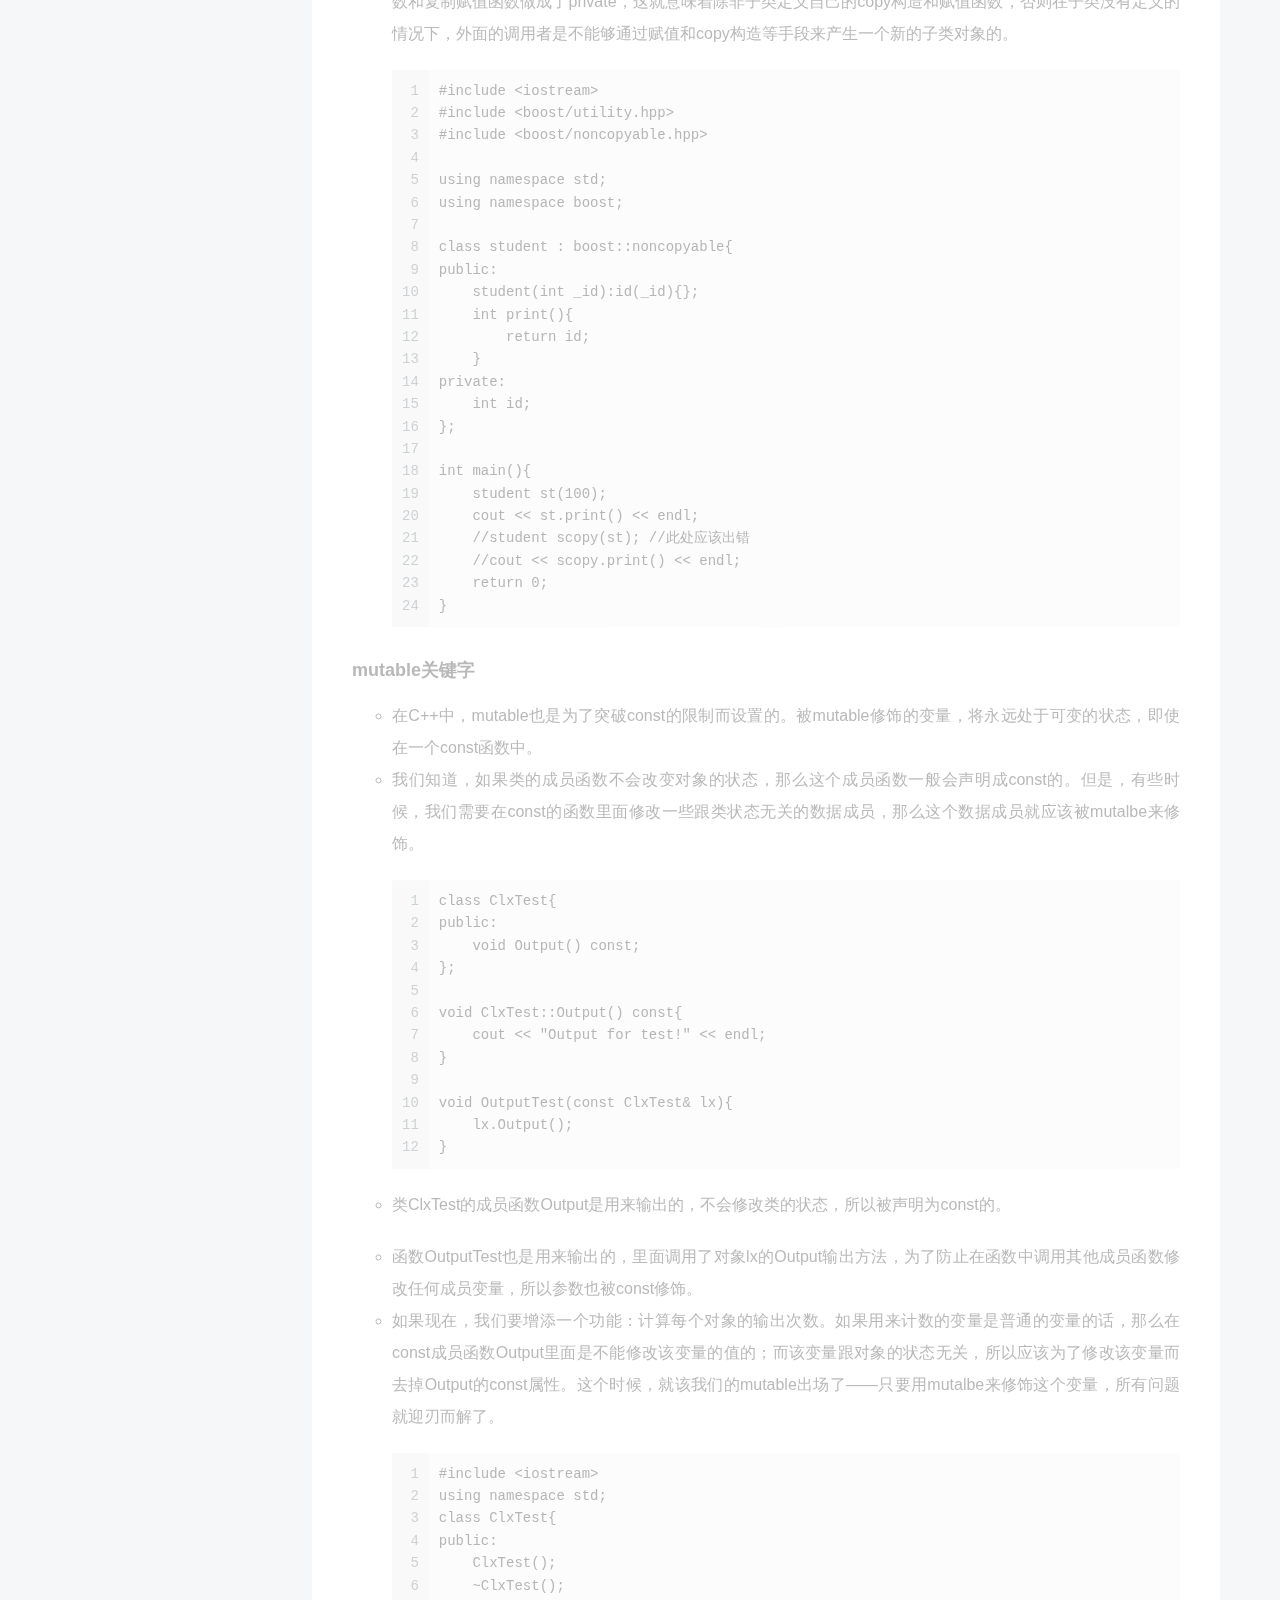
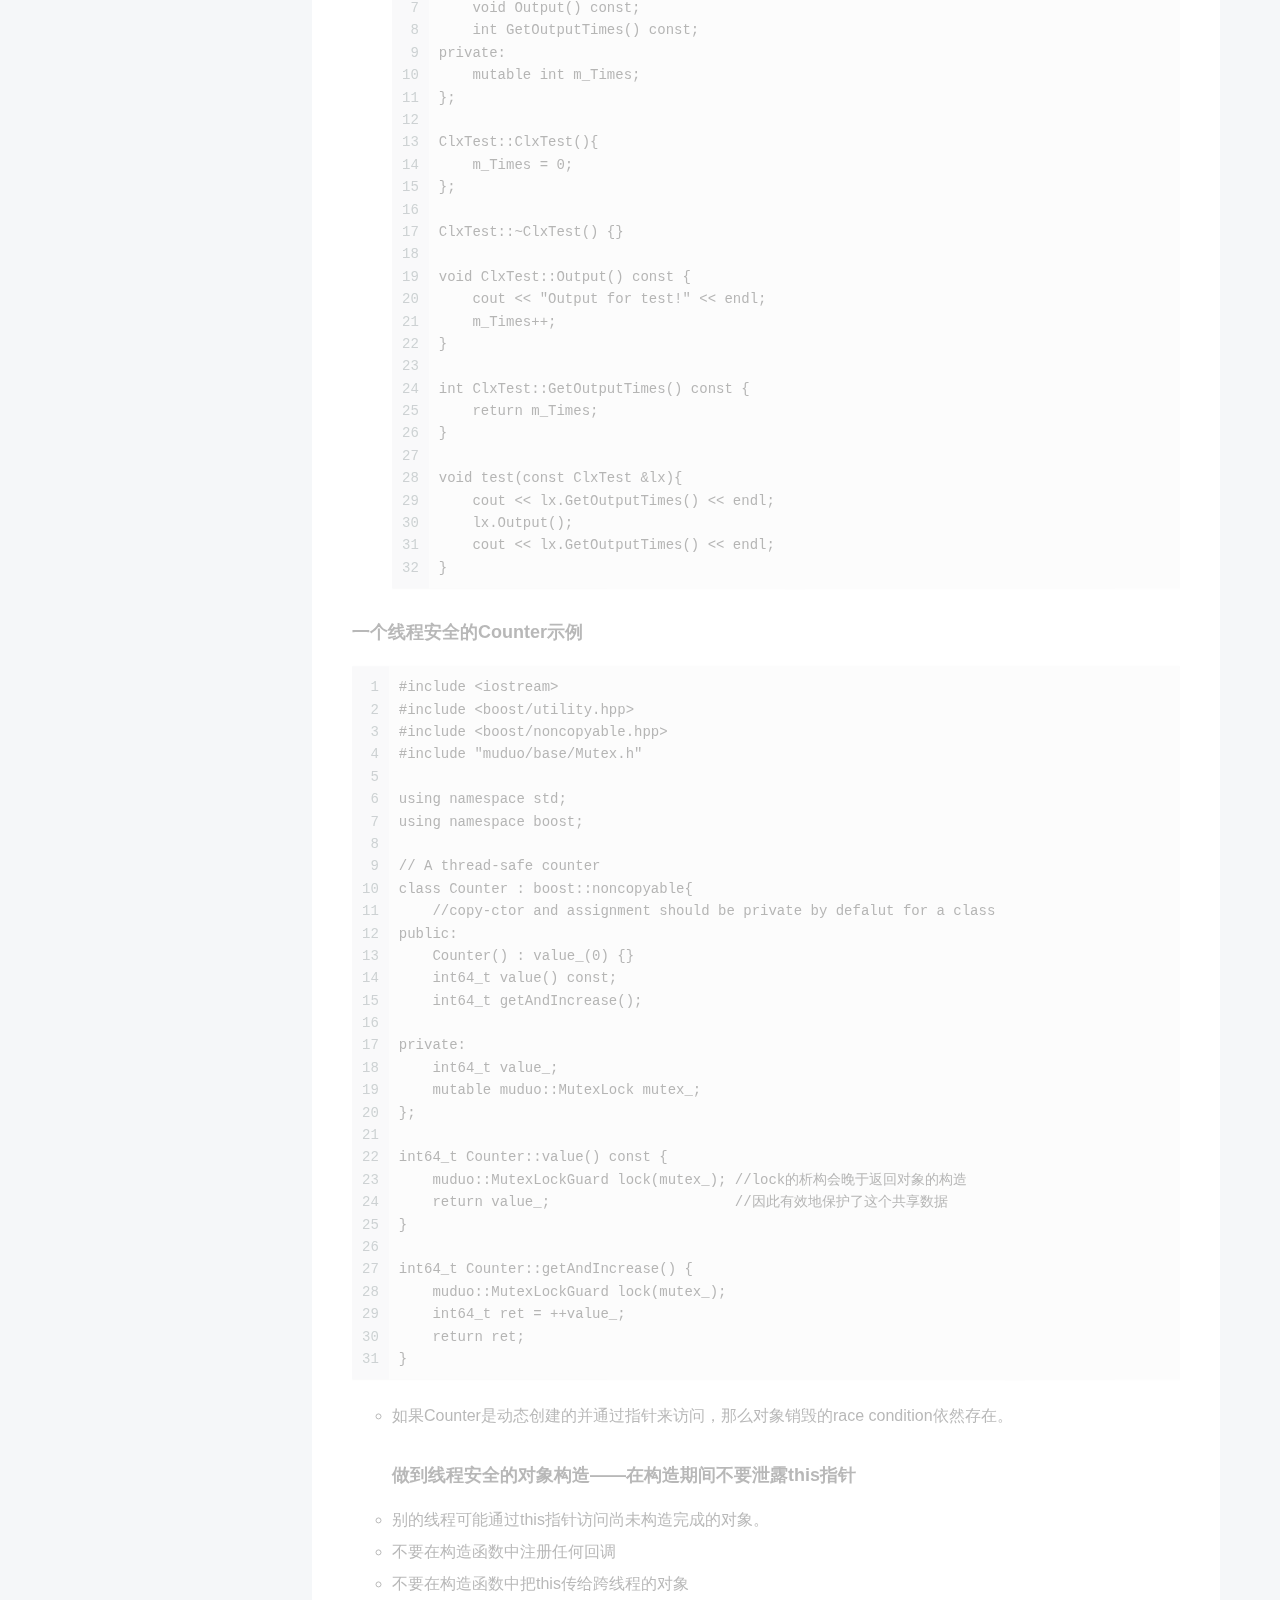
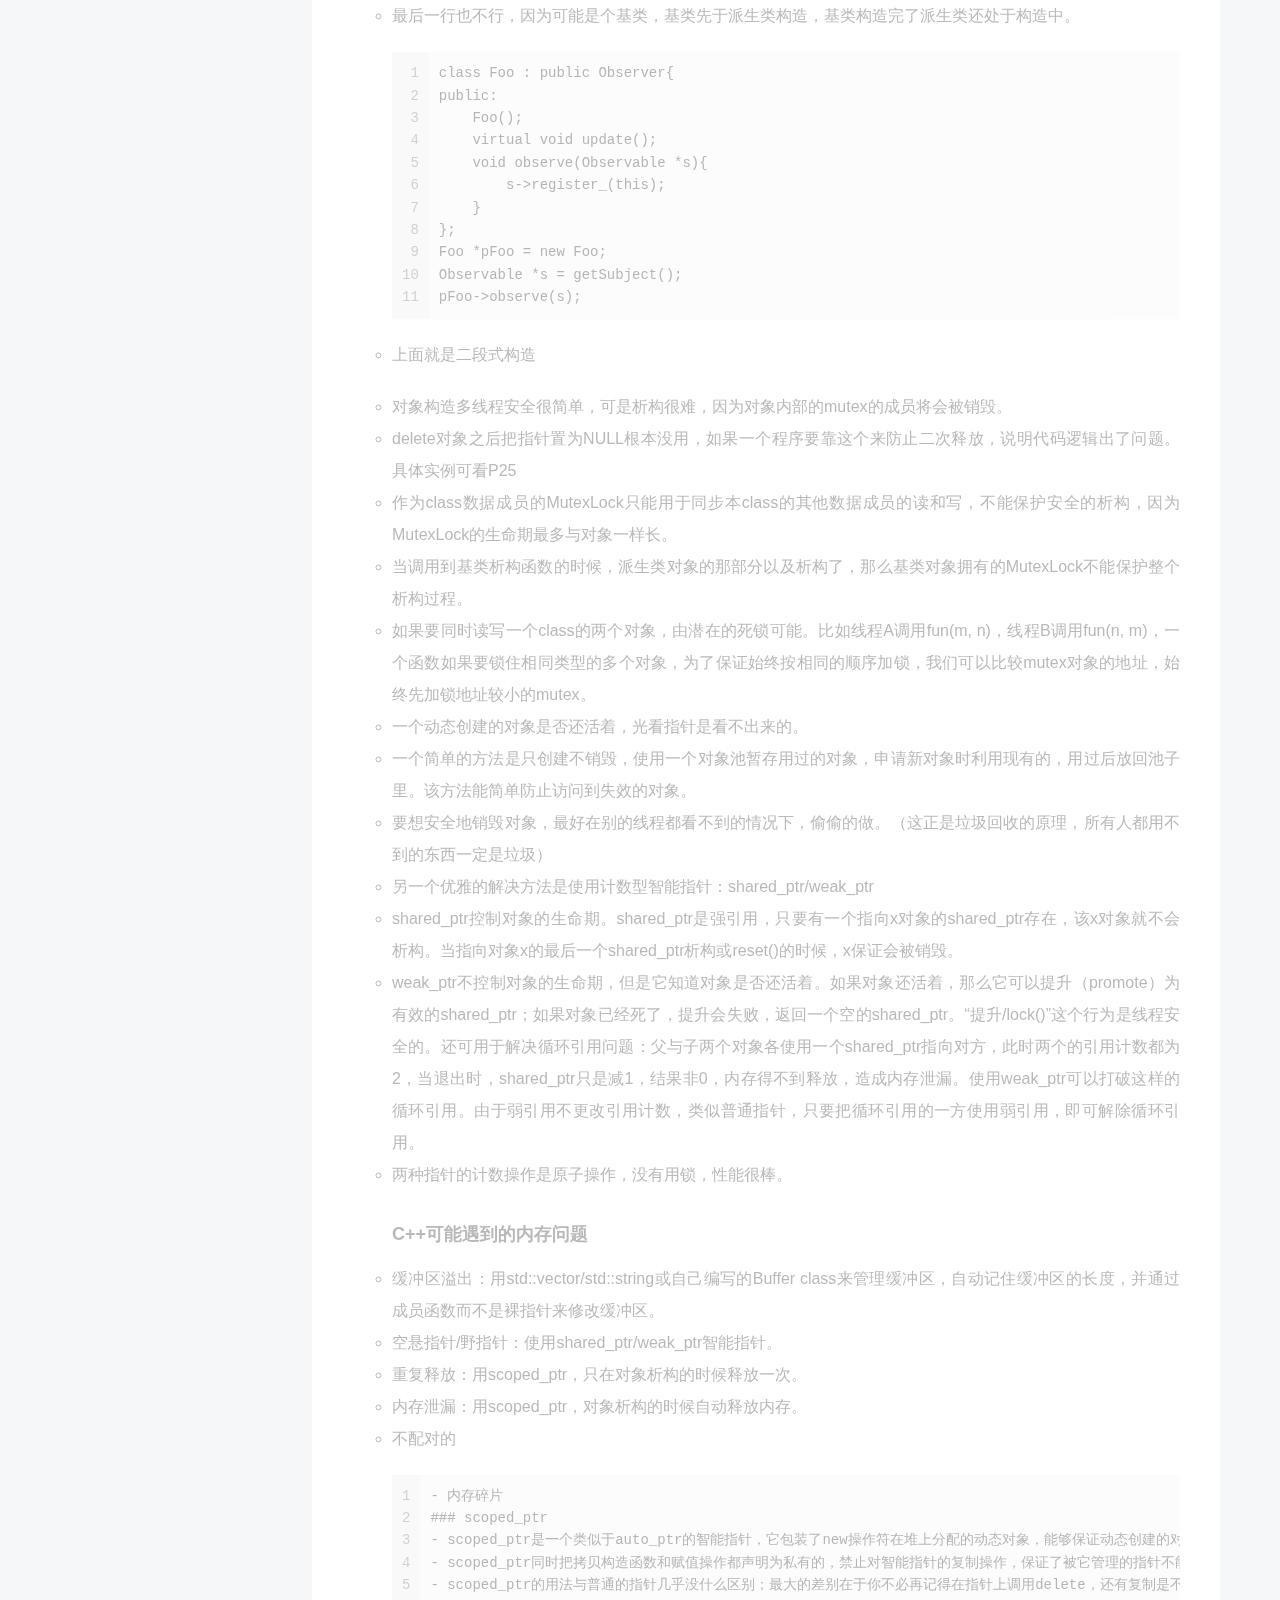
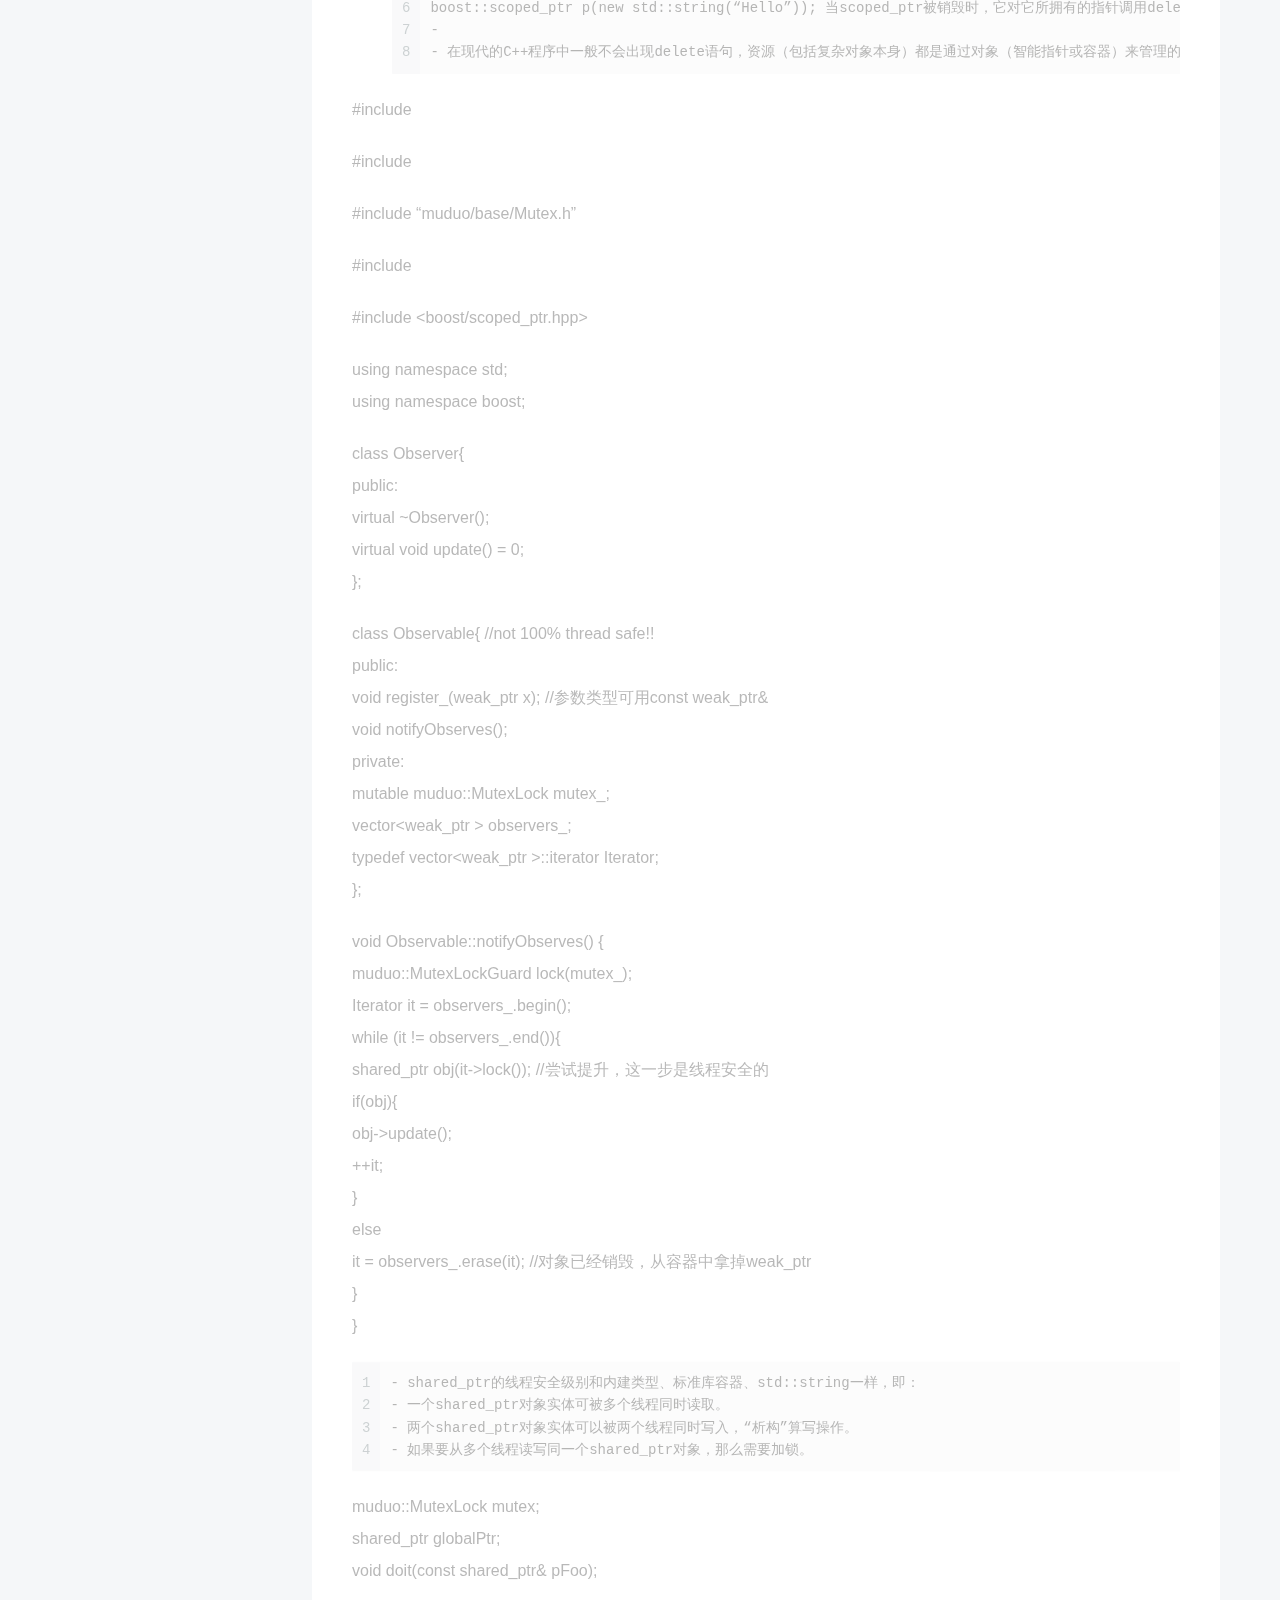
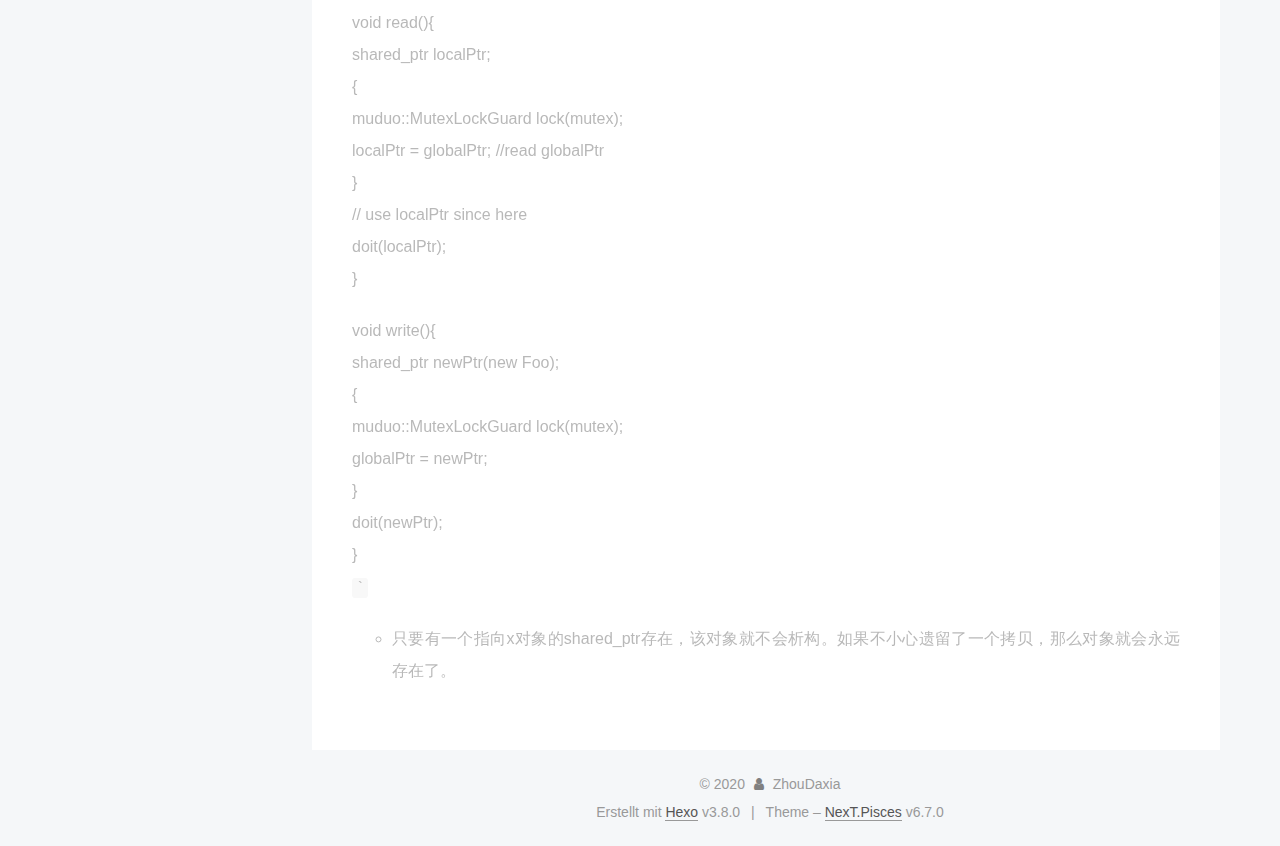
==== commit 9c260443: "Site updated: 2020-07-09 20:26:00" ====
--- a/index.html
+++ b/index.html
@@ -626,7 +626,7 @@
 
     <footer id="footer" class="footer">
       <div class="footer-inner">
-        <div class="copyright">&copy; <span itemprop="copyrightYear">2019</span>
+        <div class="copyright">&copy; <span itemprop="copyrightYear">2020</span>
   <span class="with-love" id="animate">
     <i class="fa fa-user"></i>
   </span>
--- a/css/main.css
+++ b/css/main.css
@@ -1902,7 +1902,7 @@
   width: 4px;
   height: 4px;
   border-radius: 50%;
-  background: #ffbbc2;
+  background: #7ee2e9;
 }
 .links-of-blogroll {
   font-size: 13px;
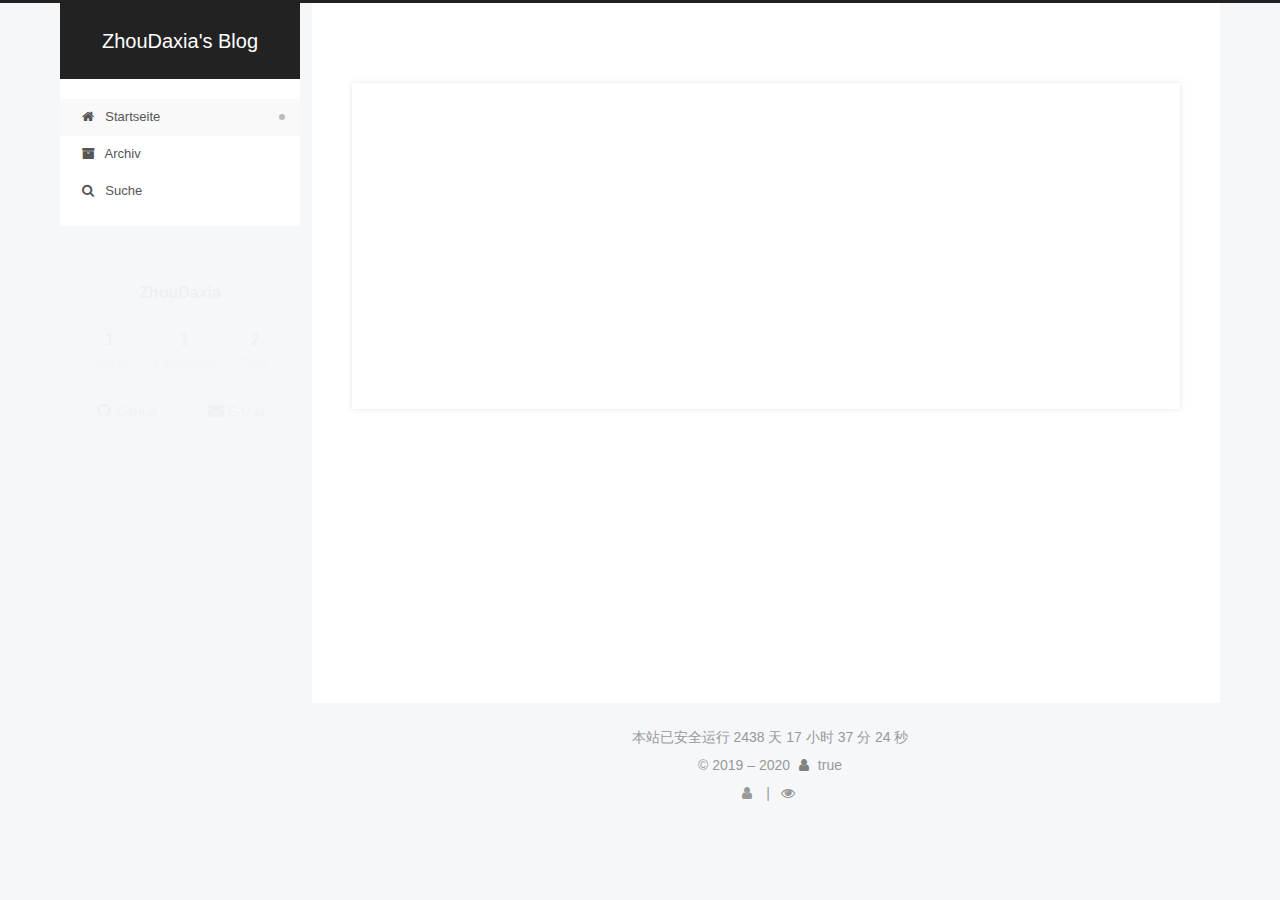
==== commit 0ad53d84: "Site updated: 2020-07-09 21:07:32" ====
--- a/index.html
+++ b/index.html
@@ -21,6 +21,10 @@
 <meta name="viewport" content="width=device-width, initial-scale=1, maximum-scale=2">
 <meta name="theme-color" content="#222">
 
+
+  
+  
+  <link rel="stylesheet" href="/lib/needsharebutton/needsharebutton.css">
 
 
 
@@ -240,11 +244,40 @@
 
       
       
+        <li class="menu-item menu-item-search">
+          
+            <a href="javascript:;" class="popup-trigger">
+          
+            
+              <i class="menu-item-icon fa fa-search fa-fw"></i> <br>Suche</a>
+        </li>
+      
     </ul>
   
 
   
 
+  
+    <div class="site-search">
+      
+  <div class="popup search-popup local-search-popup">
+  <div class="local-search-header clearfix">
+    <span class="search-icon">
+      <i class="fa fa-search"></i>
+    </span>
+    <span class="popup-btn-close">
+      <i class="fa fa-times-circle"></i>
+    </span>
+    <div class="local-search-input-wrapper">
+      <input autocomplete="off" placeholder="Searching..." spellcheck="false" type="text" id="local-search-input">
+    </div>
+  </div>
+  <div id="local-search-result"></div>
+</div>
+
+
+
+    </div>
   
 </nav>
 
@@ -286,7 +319,7 @@
   
   
   <div class="post-block">
-    <link itemprop="mainEntityOfPage" href="http://www.zhoudaxia.com/2019/01/16/线程安全的对象生命期管理/">
+    <link itemprop="mainEntityOfPage" href="http://www.zhoudaxia.com/Linux/线程安全的对象生命期管理/">
 
     <span hidden itemprop="author" itemscope="" itemtype="http://schema.org/Person">
       <meta itemprop="name" content="ZhouDaxia">
@@ -306,7 +339,7 @@
           <h1 class="post-title" itemprop="name headline">
                 
                 
-                <a href="/2019/01/16/线程安全的对象生命期管理/" class="post-title-link" itemprop="url">线程安全的对象生命期管理</a>
+                <a href="/Linux/线程安全的对象生命期管理/" class="post-title-link" itemprop="url">线程安全的对象生命期管理</a>
               
             
           </h1>
@@ -331,26 +364,56 @@
                 
               
 
-              <time title="Post created: 2019-01-16 09:42:42 / Updated at: 09:43:33" itemprop="dateCreated datePublished" datetime="2019-01-16T09:42:42+08:00">2019-01-16</time>
-            
-
-            
-              
-
+              <time title="Post created: 2020-01-16 09:42:42" itemprop="dateCreated datePublished" datetime="2020-01-16T09:42:42+08:00">2020-01-16</time>
+            
+
+            
+              
+
+              
+                
+                <span class="post-meta-divider">|</span>
+                
+
+                <span class="post-meta-item-icon">
+                  <i class="fa fa-calendar-check-o"></i>
+                </span>
+                
+                  <span class="post-meta-item-text">Edited on</span>
+                
+                <time title="Updated at: 2020-07-09 21:06:47" itemprop="dateModified" datetime="2020-07-09T21:06:47+08:00">2020-07-09</time>
               
             
           </span>
 
           
-
-          
-            
-            
-          
-
-          
-          
-            <span id="/2019/01/16/线程安全的对象生命期管理/" class="leancloud_visitors" data-flag-title="线程安全的对象生命期管理">
+            <span class="post-category">
+            
+              <span class="post-meta-divider">|</span>
+            
+              <span class="post-meta-item-icon">
+                <i class="fa fa-folder-o"></i>
+              </span>
+              
+                <span class="post-meta-item-text">in</span>
+              
+              
+                <span itemprop="about" itemscope="" itemtype="http://schema.org/Thing"><a href="/categories/Linux/" itemprop="url" rel="index"><span itemprop="name">Linux</span></a></span>
+
+                
+                
+              
+            </span>
+          
+
+          
+            
+            
+          
+
+          
+          
+            <span id="/Linux/线程安全的对象生命期管理/" class="leancloud_visitors" data-flag-title="线程安全的对象生命期管理">
               <span class="post-meta-divider">|</span>
               <span class="post-meta-item-icon">
                 <i class="fa fa-eye"></i>
@@ -382,91 +445,19 @@
 
       
         
-          
-            <ul>
-<li>编写线程安全的类，用同步原语（synchronization primitives）保护内部状态即可。但是对象的生死状态不能由对象自身拥有的mutex（互斥器）来保护。</li>
-<li><p>多线程下的对象的销毁时机可能会出现多种竞态条件（race condition）：</p>
-<figure class="highlight plain"><table><tr><td class="gutter"><pre><span class="line">1</span><br><span class="line">2</span><br><span class="line">3</span><br></pre></td><td class="code"><pre><span class="line">1. 在即将析构一个对象时，从何而知此刻是否有别的线程正在执行该对象的成员函数</span><br><span class="line">2. 如何保证在执行成员函数期间，对象不会在另一个线程被析构</span><br><span class="line">3. 在调用某个对象的成员函数之前，如何得知这个对象还活着？它的析构函数会不会碰巧执行到一半？</span><br></pre></td></tr></table></figure>
-</li>
-<li><p>解决办法，尝试使用shared_ptr</p>
-</li>
-<li>一个线程安全的类：多个线程同时、不管什么顺序执行、不管系统怎么调度都能正确执行，且调用端不需同步或其他协调动作。<h3 id="boost的noncopyable"><a href="#boost的noncopyable" class="headerlink" title="boost的noncopyable"></a>boost的noncopyable</h3></li>
-<li>允许程序轻松实现一个不可复制的类。</li>
-<li><p>需要的头文件</p>
-<figure class="highlight plain"><table><tr><td class="gutter"><pre><span class="line">1</span><br><span class="line">2</span><br><span class="line">3</span><br></pre></td><td class="code"><pre><span class="line">#include&lt;boost/noncopyable.hpp&gt;     </span><br><span class="line">或</span><br><span class="line">#include&lt;boost/utility.hpp&gt;</span><br></pre></td></tr></table></figure>
-</li>
-<li><p>在c++定义一个类时，如果不明确定义复制构造函数和复制赋值操作符，编译器会为我们自动生成这两个函数。</p>
-</li>
-<li><p>例如<figure class="highlight plain"><figcaption><span>empty_class&#123; &#125;;```实际上是：</span></figcaption><table><tr><td class="gutter"><pre><span class="line">1</span><br><span class="line">2</span><br><span class="line">3</span><br><span class="line">4</span><br><span class="line">5</span><br><span class="line">6</span><br></pre></td><td class="code"><pre><span class="line">```</span><br><span class="line">class empty_class&#123;</span><br><span class="line">public:</span><br><span class="line">    empty_class(const empty_class &amp;)&#123;...&#125;</span><br><span class="line">    empty_class &amp; operator=(const empty_class &amp;)&#123;...&#125;</span><br><span class="line">&#125;;</span><br></pre></td></tr></table></figure></p>
-</li>
-<li><p>但有时候我们不要类的复制语义，希望禁止复制类的实现。比较常见的做法就是私有化复制构造函数和赋值操作符:</p>
-<figure class="highlight plain"><table><tr><td class="gutter"><pre><span class="line">1</span><br><span class="line">2</span><br><span class="line">3</span><br><span class="line">4</span><br><span class="line">5</span><br></pre></td><td class="code"><pre><span class="line">class do_not_copy&#123;</span><br><span class="line">private:</span><br><span class="line">    do_not_copy(const do_not_copy &amp;);</span><br><span class="line">    void operator=(const do_not_copy &amp;);</span><br><span class="line">&#125;;</span><br></pre></td></tr></table></figure>
-</li>
-<li><p>但是如果存在大量的类似这种类，重复写代码很麻烦，noncopyable为实现不可复制的类提供了简单清晰的解决方案：从 boost::noncopyable 派生即可。这里使用默认的私有继承是允许的，显示的写出private或public修饰词也可以，效果相同。我们定义的子类会自动私有化父类noncopyable的复制构造函数，从而禁止用户从外部访问复制构造函数和复制赋值函数。</p>
-</li>
-<li>class noncopyable的基本思想是把构造函数和析构函数设置protected权限，这样子类可以调用，但是外面的类不能调用，那么当子类需要定义构造函数的时候不至于通不过编译。但是最关键的是noncopyable把复制构造函数和复制赋值函数做成了private，这就意味着除非子类定义自己的copy构造和赋值函数，否则在子类没有定义的情况下，外面的调用者是不能够通过赋值和copy构造等手段来产生一个新的子类对象的。<figure class="highlight plain"><table><tr><td class="gutter"><pre><span class="line">1</span><br><span class="line">2</span><br><span class="line">3</span><br><span class="line">4</span><br><span class="line">5</span><br><span class="line">6</span><br><span class="line">7</span><br><span class="line">8</span><br><span class="line">9</span><br><span class="line">10</span><br><span class="line">11</span><br><span class="line">12</span><br><span class="line">13</span><br><span class="line">14</span><br><span class="line">15</span><br><span class="line">16</span><br><span class="line">17</span><br><span class="line">18</span><br><span class="line">19</span><br><span class="line">20</span><br><span class="line">21</span><br><span class="line">22</span><br><span class="line">23</span><br><span class="line">24</span><br></pre></td><td class="code"><pre><span class="line">#include &lt;iostream&gt;</span><br><span class="line">#include &lt;boost/utility.hpp&gt;</span><br><span class="line">#include &lt;boost/noncopyable.hpp&gt;</span><br><span class="line"></span><br><span class="line">using namespace std;</span><br><span class="line">using namespace boost;</span><br><span class="line"></span><br><span class="line">class student : boost::noncopyable&#123;</span><br><span class="line">public:</span><br><span class="line">    student(int _id):id(_id)&#123;&#125;;</span><br><span class="line">    int print()&#123;</span><br><span class="line">        return id;</span><br><span class="line">    &#125;</span><br><span class="line">private:</span><br><span class="line">    int id;</span><br><span class="line">&#125;;</span><br><span class="line"></span><br><span class="line">int main()&#123;</span><br><span class="line">    student st(100);</span><br><span class="line">    cout &lt;&lt; st.print() &lt;&lt; endl;</span><br><span class="line">    //student scopy(st); //此处应该出错</span><br><span class="line">    //cout &lt;&lt; scopy.print() &lt;&lt; endl;</span><br><span class="line">    return 0;</span><br><span class="line">&#125;</span><br></pre></td></tr></table></figure>
-</li>
-</ul>
-<h3 id="mutable关键字"><a href="#mutable关键字" class="headerlink" title="mutable关键字"></a>mutable关键字</h3><ul>
-<li>在C++中，mutable也是为了突破const的限制而设置的。被mutable修饰的变量，将永远处于可变的状态，即使在一个const函数中。</li>
-<li><p>我们知道，如果类的成员函数不会改变对象的状态，那么这个成员函数一般会声明成const的。但是，有些时候，我们需要在const的函数里面修改一些跟类状态无关的数据成员，那么这个数据成员就应该被mutalbe来修饰。</p>
-<figure class="highlight plain"><table><tr><td class="gutter"><pre><span class="line">1</span><br><span class="line">2</span><br><span class="line">3</span><br><span class="line">4</span><br><span class="line">5</span><br><span class="line">6</span><br><span class="line">7</span><br><span class="line">8</span><br><span class="line">9</span><br><span class="line">10</span><br><span class="line">11</span><br><span class="line">12</span><br></pre></td><td class="code"><pre><span class="line">class ClxTest&#123;</span><br><span class="line">public:</span><br><span class="line">    void Output() const;</span><br><span class="line">&#125;;</span><br><span class="line"></span><br><span class="line">void ClxTest::Output() const&#123;</span><br><span class="line">    cout &lt;&lt; &quot;Output for test!&quot; &lt;&lt; endl;</span><br><span class="line">&#125;</span><br><span class="line"></span><br><span class="line">void OutputTest(const ClxTest&amp; lx)&#123;</span><br><span class="line">    lx.Output();</span><br><span class="line">&#125;</span><br></pre></td></tr></table></figure>
-</li>
-<li><p>类ClxTest的成员函数Output是用来输出的，不会修改类的状态，所以被声明为const的。</p>
-</li>
-<li>函数OutputTest也是用来输出的，里面调用了对象lx的Output输出方法，为了防止在函数中调用其他成员函数修改任何成员变量，所以参数也被const修饰。</li>
-<li>如果现在，我们要增添一个功能：计算每个对象的输出次数。如果用来计数的变量是普通的变量的话，那么在const成员函数Output里面是不能修改该变量的值的；而该变量跟对象的状态无关，所以应该为了修改该变量而去掉Output的const属性。这个时候，就该我们的mutable出场了——只要用mutalbe来修饰这个变量，所有问题就迎刃而解了。<figure class="highlight plain"><table><tr><td class="gutter"><pre><span class="line">1</span><br><span class="line">2</span><br><span class="line">3</span><br><span class="line">4</span><br><span class="line">5</span><br><span class="line">6</span><br><span class="line">7</span><br><span class="line">8</span><br><span class="line">9</span><br><span class="line">10</span><br><span class="line">11</span><br><span class="line">12</span><br><span class="line">13</span><br><span class="line">14</span><br><span class="line">15</span><br><span class="line">16</span><br><span class="line">17</span><br><span class="line">18</span><br><span class="line">19</span><br><span class="line">20</span><br><span class="line">21</span><br><span class="line">22</span><br><span class="line">23</span><br><span class="line">24</span><br><span class="line">25</span><br><span class="line">26</span><br><span class="line">27</span><br><span class="line">28</span><br><span class="line">29</span><br><span class="line">30</span><br><span class="line">31</span><br><span class="line">32</span><br></pre></td><td class="code"><pre><span class="line">#include &lt;iostream&gt;</span><br><span class="line">using namespace std;</span><br><span class="line">class ClxTest&#123;</span><br><span class="line">public:</span><br><span class="line">    ClxTest();</span><br><span class="line">    ~ClxTest();</span><br><span class="line">    void Output() const;</span><br><span class="line">    int GetOutputTimes() const;</span><br><span class="line">private:</span><br><span class="line">    mutable int m_Times;</span><br><span class="line">&#125;;</span><br><span class="line"></span><br><span class="line">ClxTest::ClxTest()&#123;</span><br><span class="line">    m_Times = 0;</span><br><span class="line">&#125;;</span><br><span class="line"></span><br><span class="line">ClxTest::~ClxTest() &#123;&#125;</span><br><span class="line"></span><br><span class="line">void ClxTest::Output() const &#123;</span><br><span class="line">    cout &lt;&lt; &quot;Output for test!&quot; &lt;&lt; endl;</span><br><span class="line">    m_Times++;</span><br><span class="line">&#125;</span><br><span class="line"></span><br><span class="line">int ClxTest::GetOutputTimes() const &#123;</span><br><span class="line">    return m_Times;</span><br><span class="line">&#125;</span><br><span class="line"></span><br><span class="line">void test(const ClxTest &amp;lx)&#123;</span><br><span class="line">    cout &lt;&lt; lx.GetOutputTimes() &lt;&lt; endl;</span><br><span class="line">    lx.Output();</span><br><span class="line">    cout &lt;&lt; lx.GetOutputTimes() &lt;&lt; endl;</span><br><span class="line">&#125;</span><br></pre></td></tr></table></figure>
-</li>
-</ul>
-<h3 id="一个线程安全的Counter示例"><a href="#一个线程安全的Counter示例" class="headerlink" title="一个线程安全的Counter示例"></a>一个线程安全的Counter示例</h3><figure class="highlight plain"><table><tr><td class="gutter"><pre><span class="line">1</span><br><span class="line">2</span><br><span class="line">3</span><br><span class="line">4</span><br><span class="line">5</span><br><span class="line">6</span><br><span class="line">7</span><br><span class="line">8</span><br><span class="line">9</span><br><span class="line">10</span><br><span class="line">11</span><br><span class="line">12</span><br><span class="line">13</span><br><span class="line">14</span><br><span class="line">15</span><br><span class="line">16</span><br><span class="line">17</span><br><span class="line">18</span><br><span class="line">19</span><br><span class="line">20</span><br><span class="line">21</span><br><span class="line">22</span><br><span class="line">23</span><br><span class="line">24</span><br><span class="line">25</span><br><span class="line">26</span><br><span class="line">27</span><br><span class="line">28</span><br><span class="line">29</span><br><span class="line">30</span><br><span class="line">31</span><br></pre></td><td class="code"><pre><span class="line">#include &lt;iostream&gt;</span><br><span class="line">#include &lt;boost/utility.hpp&gt;</span><br><span class="line">#include &lt;boost/noncopyable.hpp&gt;</span><br><span class="line">#include &quot;muduo/base/Mutex.h&quot;</span><br><span class="line"></span><br><span class="line">using namespace std;</span><br><span class="line">using namespace boost;</span><br><span class="line"></span><br><span class="line">// A thread-safe counter</span><br><span class="line">class Counter : boost::noncopyable&#123;</span><br><span class="line">    //copy-ctor and assignment should be private by defalut for a class</span><br><span class="line">public:</span><br><span class="line">    Counter() : value_(0) &#123;&#125;</span><br><span class="line">    int64_t value() const;</span><br><span class="line">    int64_t getAndIncrease();</span><br><span class="line"></span><br><span class="line">private:</span><br><span class="line">    int64_t value_;</span><br><span class="line">    mutable muduo::MutexLock mutex_;</span><br><span class="line">&#125;;</span><br><span class="line"></span><br><span class="line">int64_t Counter::value() const &#123;</span><br><span class="line">    muduo::MutexLockGuard lock(mutex_); //lock的析构会晚于返回对象的构造</span><br><span class="line">    return value_;                      //因此有效地保护了这个共享数据</span><br><span class="line">&#125;</span><br><span class="line"></span><br><span class="line">int64_t Counter::getAndIncrease() &#123;</span><br><span class="line">    muduo::MutexLockGuard lock(mutex_);</span><br><span class="line">    int64_t ret = ++value_;</span><br><span class="line">    return ret;</span><br><span class="line">&#125;</span><br></pre></td></tr></table></figure>
-<ul>
-<li>如果Counter是动态创建的并通过指针来访问，那么对象销毁的race condition依然存在。<h3 id="做到线程安全的对象构造——在构造期间不要泄露this指针"><a href="#做到线程安全的对象构造——在构造期间不要泄露this指针" class="headerlink" title="做到线程安全的对象构造——在构造期间不要泄露this指针"></a>做到线程安全的对象构造——在构造期间不要泄露this指针</h3></li>
-<li>别的线程可能通过this指针访问尚未构造完成的对象。</li>
-<li>不要在构造函数中注册任何回调</li>
-<li>不要在构造函数中把this传给跨线程的对象</li>
-<li><p>最后一行也不行，因为可能是个基类，基类先于派生类构造，基类构造完了派生类还处于构造中。</p>
-<figure class="highlight plain"><table><tr><td class="gutter"><pre><span class="line">1</span><br><span class="line">2</span><br><span class="line">3</span><br><span class="line">4</span><br><span class="line">5</span><br><span class="line">6</span><br><span class="line">7</span><br><span class="line">8</span><br><span class="line">9</span><br><span class="line">10</span><br><span class="line">11</span><br></pre></td><td class="code"><pre><span class="line">class Foo : public Observer&#123;</span><br><span class="line">public:</span><br><span class="line">    Foo();</span><br><span class="line">    virtual void update();</span><br><span class="line">    void observe(Observable *s)&#123;</span><br><span class="line">        s-&gt;register_(this);</span><br><span class="line">    &#125;</span><br><span class="line">&#125;;</span><br><span class="line">Foo *pFoo = new Foo;</span><br><span class="line">Observable *s = getSubject();</span><br><span class="line">pFoo-&gt;observe(s);</span><br></pre></td></tr></table></figure>
-</li>
-<li><p>上面就是二段式构造</p>
-</li>
-<li>对象构造多线程安全很简单，可是析构很难，因为对象内部的mutex的成员将会被销毁。</li>
-<li>delete对象之后把指针置为NULL根本没用，如果一个程序要靠这个来防止二次释放，说明代码逻辑出了问题。具体实例可看P25</li>
-<li>作为class数据成员的MutexLock只能用于同步本class的其他数据成员的读和写，不能保护安全的析构，因为MutexLock的生命期最多与对象一样长。</li>
-<li>当调用到基类析构函数的时候，派生类对象的那部分以及析构了，那么基类对象拥有的MutexLock不能保护整个析构过程。</li>
-<li>如果要同时读写一个class的两个对象，由潜在的死锁可能。比如线程A调用fun(m, n)，线程B调用fun(n, m)，一个函数如果要锁住相同类型的多个对象，为了保证始终按相同的顺序加锁，我们可以比较mutex对象的地址，始终先加锁地址较小的mutex。</li>
-<li>一个动态创建的对象是否还活着，光看指针是看不出来的。</li>
-<li>一个简单的方法是只创建不销毁，使用一个对象池暂存用过的对象，申请新对象时利用现有的，用过后放回池子里。该方法能简单防止访问到失效的对象。</li>
-<li>要想安全地销毁对象，最好在别的线程都看不到的情况下，偷偷的做。（这正是垃圾回收的原理，所有人都用不到的东西一定是垃圾）</li>
-<li>另一个优雅的解决方法是使用计数型智能指针：shared_ptr/weak_ptr</li>
-<li>shared_ptr控制对象的生命期。shared_ptr是强引用，只要有一个指向x对象的shared_ptr存在，该x对象就不会析构。当指向对象x的最后一个shared_ptr析构或reset()的时候，x保证会被销毁。</li>
-<li>weak_ptr不控制对象的生命期，但是它知道对象是否还活着。如果对象还活着，那么它可以提升（promote）为有效的shared_ptr；如果对象已经死了，提升会失败，返回一个空的shared_ptr。“提升/lock()”这个行为是线程安全的。还可用于解决循环引用问题：父与子两个对象各使用一个shared_ptr指向对方，此时两个的引用计数都为2，当退出时，shared_ptr只是减1，结果非0，内存得不到释放，造成内存泄漏。使用weak_ptr可以打破这样的循环引用。由于弱引用不更改引用计数，类似普通指针，只要把循环引用的一方使用弱引用，即可解除循环引用。</li>
-<li>两种指针的计数操作是原子操作，没有用锁，性能很棒。<h3 id="C-可能遇到的内存问题"><a href="#C-可能遇到的内存问题" class="headerlink" title="C++可能遇到的内存问题"></a>C++可能遇到的内存问题</h3></li>
-<li>缓冲区溢出：用std::vector<char>/std::string或自己编写的Buffer class来管理缓冲区，自动记住缓冲区的长度，并通过成员函数而不是裸指针来修改缓冲区。</char></li>
-<li>空悬指针/野指针：使用shared_ptr/weak_ptr智能指针。</li>
-<li>重复释放：用scoped_ptr，只在对象析构的时候释放一次。</li>
-<li>内存泄漏：用scoped_ptr，对象析构的时候自动释放内存。</li>
-<li>不配对的<figure class="highlight plain"><table><tr><td class="gutter"><pre><span class="line">1</span><br><span class="line">2</span><br><span class="line">3</span><br><span class="line">4</span><br><span class="line">5</span><br><span class="line">6</span><br><span class="line">7</span><br><span class="line">8</span><br></pre></td><td class="code"><pre><span class="line">- 内存碎片</span><br><span class="line">### scoped_ptr</span><br><span class="line">- scoped_ptr是一个类似于auto_ptr的智能指针，它包装了new操作符在堆上分配的动态对象，能够保证动态创建的对象在任何时候都可以被正确的删除。但是scoped_ptr的所有权更加严格，不能转让，一旦scoped_pstr获取了对象的管理权，你就无法再从它那里取回来。</span><br><span class="line">- scoped_ptr同时把拷贝构造函数和赋值操作都声明为私有的，禁止对智能指针的复制操作，保证了被它管理的指针不能被转让所有权。</span><br><span class="line">- scoped_ptr的用法与普通的指针几乎没什么区别；最大的差别在于你不必再记得在指针上调用delete，还有复制是不允许的。典型的指针操作(operator* 和 operator-&gt;)都被重载了，并提供了和裸指针一样的语法。用scoped_ptr和用裸指针一样快，也没有大小上的增加，因此它们可以广泛使用。使用boost::scoped_ptr时，包含头文件”boost/scoped_ptr.hpp”. 在声明一个scoped_ptr时，用被指物的类型来指定类模板的参数。例如，以下是一个包含std::string指针的scoped_ptr： </span><br><span class="line">boost::scoped_ptr p(new std::string(“Hello”)); 当scoped_ptr被销毁时，它对它所拥有的指针调用delete 。</span><br><span class="line">- </span><br><span class="line">- 在现代的C++程序中一般不会出现delete语句，资源（包括复杂对象本身）都是通过对象（智能指针或容器）来管理的，不需要程序员还为此操心。</span><br></pre></td></tr></table></figure></li>
-</ul>
-<p>#include <iostream></iostream></p>
-<p>#include <vector></vector></p>
-<p>#include “muduo/base/Mutex.h”</p>
-<p>#include <memory></memory></p>
-<p>#include &lt;boost/scoped_ptr.hpp&gt;</p>
-<p>using namespace std;<br>using namespace boost;</p>
-<p>class Observer{<br>public:<br>    virtual ~Observer();<br>    virtual void update() = 0;<br>};</p>
-<p>class Observable{ //not 100% thread safe!!<br>public:<br>    void register_(weak_ptr<observer> x); //参数类型可用const weak_ptr<observer>&amp;<br>    void notifyObserves();<br>private:<br>    mutable muduo::MutexLock mutex_;<br>    vector&lt;weak_ptr<observer> &gt; observers_;<br>    typedef vector&lt;weak_ptr<observer> &gt;::iterator Iterator;<br>};</observer></observer></observer></observer></p>
-<p>void Observable::notifyObserves() {<br>    muduo::MutexLockGuard lock(mutex_);<br>    Iterator it = observers_.begin();<br>    while (it != observers_.end()){<br>        shared_ptr<observer> obj(it-&gt;lock()); //尝试提升，这一步是线程安全的<br>        if(obj){<br>            obj-&gt;update();<br>            ++it;<br>        }<br>        else<br>            it = observers_.erase(it); //对象已经销毁，从容器中拿掉weak_ptr<br>    }<br>}<br><figure class="highlight plain"><table><tr><td class="gutter"><pre><span class="line">1</span><br><span class="line">2</span><br><span class="line">3</span><br><span class="line">4</span><br></pre></td><td class="code"><pre><span class="line">- shared_ptr的线程安全级别和内建类型、标准库容器、std::string一样，即：</span><br><span class="line">- 一个shared_ptr对象实体可被多个线程同时读取。</span><br><span class="line">- 两个shared_ptr对象实体可以被两个线程同时写入，“析构”算写操作。</span><br><span class="line">- 如果要从多个线程读写同一个shared_ptr对象，那么需要加锁。</span><br></pre></td></tr></table></figure></observer></p>
-<p>muduo::MutexLock mutex;<br>shared_ptr<foo> globalPtr;<br>void doit(const shared_ptr<foo>&amp; pFoo);</foo></foo></p>
-<p>void read(){<br>    shared_ptr<foo> localPtr;<br>    {<br>        muduo::MutexLockGuard lock(mutex);<br>        localPtr = globalPtr; //read globalPtr<br>    }<br>    // use localPtr since here<br>    doit(localPtr);<br>}</foo></p>
-<p>void write(){<br>    shared_ptr<foo> newPtr(new Foo);<br>    {<br>        muduo::MutexLockGuard lock(mutex);<br>        globalPtr = newPtr;<br>    }<br>    doit(newPtr);<br>}<br><code>`</code></foo></p>
-<ul>
-<li>只要有一个指向x对象的shared_ptr存在，该对象就不会析构。如果不小心遗留了一个拷贝，那么对象就会永远存在了。</li>
-</ul>
-
-          
-        
-      
-    </div>
+          <p>借助 shared_ptr 来编写线程安全的类<br>
+          <!--noindex-->
+          
+            <div class="post-button text-center">
+              <a class="btn" href="/Linux/线程安全的对象生命期管理/#more" rel="contents">
+                Weiterlesen &raquo;
+              </a>
+            </div>
+          
+          <!--/noindex-->
+        
+      
+    </p></div>
 
     
 
@@ -557,7 +548,35 @@
               
 
               
-
+                
+                
+                <div class="site-state-item site-state-categories">
+                  <a href="/categories/index.html">
+                    
+                    
+                      
+                    
+                    <span class="site-state-item-count">1</span>
+                    <span class="site-state-item-name">Kategorien</span>
+                  </a>
+                </div>
+              
+
+              
+                
+                
+                <div class="site-state-item site-state-tags">
+                  
+                    
+                    
+                      
+                    
+                      
+                    
+                    <span class="site-state-item-count">2</span>
+                    <span class="site-state-item-name">Tags</span>
+                  
+                </div>
               
             </nav>
           
@@ -626,11 +645,30 @@
 
     <footer id="footer" class="footer">
       <div class="footer-inner">
-        <div class="copyright">&copy; <span itemprop="copyrightYear">2020</span>
+        <span id="timeDate">载入天数...</span><span id="times">载入时分秒...</span>
+<script>
+    var now = new Date(); 
+    function createtime() { 
+        var grt= new Date("11/21/2019 12:00:00");//此处修改你的建站时间或者网站上线时间 
+        now.setTime(now.getTime()+250); 
+        days = (now - grt ) / 1000 / 60 / 60 / 24; dnum = Math.floor(days); 
+        hours = (now - grt ) / 1000 / 60 / 60 - (24 * dnum); hnum = Math.floor(hours); 
+        if(String(hnum).length ==1 ){hnum = "0" + hnum;} minutes = (now - grt ) / 1000 /60 - (24 * 60 * dnum) - (60 * hnum); 
+        mnum = Math.floor(minutes); if(String(mnum).length ==1 ){mnum = "0" + mnum;} 
+        seconds = (now - grt ) / 1000 - (24 * 60 * 60 * dnum) - (60 * 60 * hnum) - (60 * mnum); 
+        snum = Math.round(seconds); if(String(snum).length ==1 ){snum = "0" + snum;} 
+        document.getElementById("timeDate").innerHTML = "本站已安全运行 "+dnum+" 天 "; 
+        document.getElementById("times").innerHTML = hnum + " 小时 " + mnum + " 分 " + snum + " 秒"; 
+    } 
+setInterval("createtime()",250);
+</script>
+
+
+<div class="copyright">&copy; 2019 – <span itemprop="copyrightYear">2020</span>
   <span class="with-love" id="animate">
     <i class="fa fa-user"></i>
   </span>
-  <span class="author" itemprop="copyrightHolder">ZhouDaxia</span>
+  <span class="author" itemprop="copyrightHolder">true</span>
 
   
 
@@ -638,20 +676,40 @@
 </div>
 
 
-  <div class="powered-by">Erstellt mit  <a href="https://hexo.io" class="theme-link" rel="noopener" target="_blank">Hexo</a> v3.8.0</div>
-
-
-
-  <span class="post-meta-divider">|</span>
-
-
-
-  <div class="theme-info">Theme – <a href="https://theme-next.org" class="theme-link" rel="noopener" target="_blank">NexT.Pisces</a> v6.7.0</div>
-
-
-
-
-        
+
+
+
+
+
+
+
+        
+<div class="busuanzi-count">
+  <script async src="https://busuanzi.ibruce.info/busuanzi/2.3/busuanzi.pure.mini.js"></script>
+
+  
+    <span class="post-meta-item-icon">
+      <i class="fa fa-user"></i>
+    </span>
+    <span class="site-uv" title="Total Visitors">
+      <span class="busuanzi-value" id="busuanzi_value_site_uv"></span>
+    </span>
+  
+
+  
+    <span class="post-meta-divider">|</span>
+  
+
+  
+    <span class="post-meta-item-icon">
+      <i class="fa fa-eye"></i>
+    </span>
+    <span class="site-pv" title="Total Views">
+      <span class="busuanzi-value" id="busuanzi_value_site_pv"></span>
+    </span>
+  
+</div>
+
 
 
 
@@ -749,6 +807,326 @@
 
 
   
+
+  <script>
+    // Popup Window;
+    var isfetched = false;
+    var isXml = true;
+    // Search DB path;
+    var search_path = "search.xml";
+    if (search_path.length === 0) {
+      search_path = "search.xml";
+    } else if (/json$/i.test(search_path)) {
+      isXml = false;
+    }
+    var path = "/" + search_path;
+    // monitor main search box;
+
+    var onPopupClose = function (e) {
+      $('.popup').hide();
+      $('#local-search-input').val('');
+      $('.search-result-list').remove();
+      $('#no-result').remove();
+      $(".local-search-pop-overlay").remove();
+      $('body').css('overflow', '');
+    }
+
+    function proceedsearch() {
+      $("body")
+        .append('<div class="search-popup-overlay local-search-pop-overlay"></div>')
+        .css('overflow', 'hidden');
+      $('.search-popup-overlay').click(onPopupClose);
+      $('.popup').toggle();
+      var $localSearchInput = $('#local-search-input');
+      $localSearchInput.attr("autocapitalize", "none");
+      $localSearchInput.attr("autocorrect", "off");
+      $localSearchInput.focus();
+    }
+
+    // search function;
+    var searchFunc = function(path, search_id, content_id) {
+      'use strict';
+
+      // start loading animation
+      $("body")
+        .append('<div class="search-popup-overlay local-search-pop-overlay">' +
+          '<div id="search-loading-icon">' +
+          '<i class="fa fa-spinner fa-pulse fa-5x fa-fw"></i>' +
+          '</div>' +
+          '</div>')
+        .css('overflow', 'hidden');
+      $("#search-loading-icon").css('margin', '20% auto 0 auto').css('text-align', 'center');
+
+      
+
+      $.ajax({
+        url: path,
+        dataType: isXml ? "xml" : "json",
+        async: true,
+        success: function(res) {
+          // get the contents from search data
+          isfetched = true;
+          $('.popup').detach().appendTo('.header-inner');
+          var datas = isXml ? $("entry", res).map(function() {
+            return {
+              title: $("title", this).text(),
+              content: $("content",this).text(),
+              url: $("url" , this).text()
+            };
+          }).get() : res;
+          var input = document.getElementById(search_id);
+          var resultContent = document.getElementById(content_id);
+          var inputEventFunction = function() {
+            var searchText = input.value.trim().toLowerCase();
+            var keywords = searchText.split(/[\s\-]+/);
+            if (keywords.length > 1) {
+              keywords.push(searchText);
+            }
+            var resultItems = [];
+            if (searchText.length > 0) {
+              // perform local searching
+              datas.forEach(function(data) {
+                var isMatch = false;
+                var hitCount = 0;
+                var searchTextCount = 0;
+                var title = data.title.trim();
+                var titleInLowerCase = title.toLowerCase();
+                var content = data.content.trim().replace(/<[^>]+>/g,"");
+                
+                var contentInLowerCase = content.toLowerCase();
+                var articleUrl = decodeURIComponent(data.url).replace(/\/{2,}/g, '/');
+                var indexOfTitle = [];
+                var indexOfContent = [];
+                // only match articles with not empty titles
+                if(title != '') {
+                  keywords.forEach(function(keyword) {
+                    function getIndexByWord(word, text, caseSensitive) {
+                      var wordLen = word.length;
+                      if (wordLen === 0) {
+                        return [];
+                      }
+                      var startPosition = 0, position = [], index = [];
+                      if (!caseSensitive) {
+                        text = text.toLowerCase();
+                        word = word.toLowerCase();
+                      }
+                      while ((position = text.indexOf(word, startPosition)) > -1) {
+                        index.push({position: position, word: word});
+                        startPosition = position + wordLen;
+                      }
+                      return index;
+                    }
+
+                    indexOfTitle = indexOfTitle.concat(getIndexByWord(keyword, titleInLowerCase, false));
+                    indexOfContent = indexOfContent.concat(getIndexByWord(keyword, contentInLowerCase, false));
+                  });
+                  if (indexOfTitle.length > 0 || indexOfContent.length > 0) {
+                    isMatch = true;
+                    hitCount = indexOfTitle.length + indexOfContent.length;
+                  }
+                }
+
+                // show search results
+
+                if (isMatch) {
+                  // sort index by position of keyword
+
+                  [indexOfTitle, indexOfContent].forEach(function (index) {
+                    index.sort(function (itemLeft, itemRight) {
+                      if (itemRight.position !== itemLeft.position) {
+                        return itemRight.position - itemLeft.position;
+                      } else {
+                        return itemLeft.word.length - itemRight.word.length;
+                      }
+                    });
+                  });
+
+                  // merge hits into slices
+
+                  function mergeIntoSlice(text, start, end, index) {
+                    var item = index[index.length - 1];
+                    var position = item.position;
+                    var word = item.word;
+                    var hits = [];
+                    var searchTextCountInSlice = 0;
+                    while (position + word.length <= end && index.length != 0) {
+                      if (word === searchText) {
+                        searchTextCountInSlice++;
+                      }
+                      hits.push({position: position, length: word.length});
+                      var wordEnd = position + word.length;
+
+                      // move to next position of hit
+
+                      index.pop();
+                      while (index.length != 0) {
+                        item = index[index.length - 1];
+                        position = item.position;
+                        word = item.word;
+                        if (wordEnd > position) {
+                          index.pop();
+                        } else {
+                          break;
+                        }
+                      }
+                    }
+                    searchTextCount += searchTextCountInSlice;
+                    return {
+                      hits: hits,
+                      start: start,
+                      end: end,
+                      searchTextCount: searchTextCountInSlice
+                    };
+                  }
+
+                  var slicesOfTitle = [];
+                  if (indexOfTitle.length != 0) {
+                    slicesOfTitle.push(mergeIntoSlice(title, 0, title.length, indexOfTitle));
+                  }
+
+                  var slicesOfContent = [];
+                  while (indexOfContent.length != 0) {
+                    var item = indexOfContent[indexOfContent.length - 1];
+                    var position = item.position;
+                    var word = item.word;
+                    // cut out 100 characters
+                    var start = position - 20;
+                    var end = position + 80;
+                    if(start < 0){
+                      start = 0;
+                    }
+                    if (end < position + word.length) {
+                      end = position + word.length;
+                    }
+                    if(end > content.length){
+                      end = content.length;
+                    }
+                    slicesOfContent.push(mergeIntoSlice(content, start, end, indexOfContent));
+                  }
+
+                  // sort slices in content by search text's count and hits' count
+
+                  slicesOfContent.sort(function (sliceLeft, sliceRight) {
+                    if (sliceLeft.searchTextCount !== sliceRight.searchTextCount) {
+                      return sliceRight.searchTextCount - sliceLeft.searchTextCount;
+                    } else if (sliceLeft.hits.length !== sliceRight.hits.length) {
+                      return sliceRight.hits.length - sliceLeft.hits.length;
+                    } else {
+                      return sliceLeft.start - sliceRight.start;
+                    }
+                  });
+
+                  // select top N slices in content
+
+                  var upperBound = parseInt('1');
+                  if (upperBound >= 0) {
+                    slicesOfContent = slicesOfContent.slice(0, upperBound);
+                  }
+
+                  // highlight title and content
+
+                  function highlightKeyword(text, slice) {
+                    var result = '';
+                    var prevEnd = slice.start;
+                    slice.hits.forEach(function (hit) {
+                      result += text.substring(prevEnd, hit.position);
+                      var end = hit.position + hit.length;
+                      result += '<b class="search-keyword">' + text.substring(hit.position, end) + '</b>';
+                      prevEnd = end;
+                    });
+                    result += text.substring(prevEnd, slice.end);
+                    return result;
+                  }
+
+                  var resultItem = '';
+
+                  if (slicesOfTitle.length != 0) {
+                    resultItem += "<li><a href='" + articleUrl + "' class='search-result-title'>" + highlightKeyword(title, slicesOfTitle[0]) + "</a>";
+                  } else {
+                    resultItem += "<li><a href='" + articleUrl + "' class='search-result-title'>" + title + "</a>";
+                  }
+
+                  slicesOfContent.forEach(function (slice) {
+                    resultItem += "<a href='" + articleUrl + "'>" +
+                      "<p class=\"search-result\">" + highlightKeyword(content, slice) +
+                      "...</p>" + "</a>";
+                  });
+
+                  resultItem += "</li>";
+                  resultItems.push({
+                    item: resultItem,
+                    searchTextCount: searchTextCount,
+                    hitCount: hitCount,
+                    id: resultItems.length
+                  });
+                }
+              })
+            };
+            if (keywords.length === 1 && keywords[0] === "") {
+              resultContent.innerHTML = '<div id="no-result"><i class="fa fa-search fa-5x"></i></div>'
+            } else if (resultItems.length === 0) {
+              resultContent.innerHTML = '<div id="no-result"><i class="fa fa-frown-o fa-5x"></i></div>'
+            } else {
+              resultItems.sort(function (resultLeft, resultRight) {
+                if (resultLeft.searchTextCount !== resultRight.searchTextCount) {
+                  return resultRight.searchTextCount - resultLeft.searchTextCount;
+                } else if (resultLeft.hitCount !== resultRight.hitCount) {
+                  return resultRight.hitCount - resultLeft.hitCount;
+                } else {
+                  return resultRight.id - resultLeft.id;
+                }
+              });
+              var searchResultList = '<ul class=\"search-result-list\">';
+              resultItems.forEach(function (result) {
+                searchResultList += result.item;
+              })
+              searchResultList += "</ul>";
+              resultContent.innerHTML = searchResultList;
+            }
+          }
+
+          if ('auto' === 'auto') {
+            input.addEventListener('input', inputEventFunction);
+          } else {
+            $('.search-icon').click(inputEventFunction);
+            input.addEventListener('keypress', function (event) {
+              if (event.keyCode === 13) {
+                inputEventFunction();
+              }
+            });
+          }
+
+          // remove loading animation
+          $(".local-search-pop-overlay").remove();
+          $('body').css('overflow', '');
+
+          proceedsearch();
+        }
+      });
+    }
+
+    // handle and trigger popup window;
+    $('.popup-trigger').click(function(e) {
+      e.stopPropagation();
+      if (isfetched === false) {
+        searchFunc(path, 'local-search-input', 'local-search-result');
+      } else {
+        proceedsearch();
+      };
+    });
+
+    $('.popup-btn-close').click(onPopupClose);
+    $('.popup').click(function(e){
+      e.stopPropagation();
+    });
+    $(document).on('keyup', function (event) {
+      var shouldDismissSearchPopup = event.which === 27 &&
+        $('.search-popup').is(':visible');
+      if (shouldDismissSearchPopup) {
+        onPopupClose();
+      }
+    });
+  </script>
 
 
 
@@ -780,6 +1158,14 @@
   
 
   
+  
+  
+  <script src="/lib/needsharebutton/needsharebutton.js"></script>
+  <script>
+    
+    
+  </script>
+
 
   
 
--- a/css/main.css
+++ b/css/main.css
@@ -1902,7 +1902,7 @@
   width: 4px;
   height: 4px;
   border-radius: 50%;
-  background: #7ee2e9;
+  background: #ffde91;
 }
 .links-of-blogroll {
   font-size: 13px;
@@ -2271,6 +2271,29 @@
   -o-transform: translate(-50%, -50%);
   transform: translate(-50%, -50%);
   color: #ccc;
+}
+#needsharebutton-postbottom {
+  position: relative;
+  cursor: pointer;
+  height: 26px;
+}
+#needsharebutton-postbottom .btn {
+  display: initial;
+  padding: 1px 4px;
+  border: 1px solid #555;
+  border-radius: 3px;
+}
+#needsharebutton-float {
+  position: fixed;
+  bottom: 38px;
+  left: -8px;
+  z-index: 9999;
+  cursor: pointer;
+}
+#needsharebutton-float .btn {
+  padding: 0 10px 0 14px;
+  border: 1px solid #555;
+  border-radius: 4px;
 }
 .page-archive .archive-page-counter {
   position: relative;
@@ -3005,3 +3028,10 @@
     text-align: justify;
   }
 }
+.post {
+  margin-top: 0px;
+  margin-bottom: 60px;
+  padding: 25px;
+  -webkit-box-shadow: 0 0 5px rgba(202,203,203,0.5);
+  -moz-box-shadow: 0 0 5px rgba(202,203,204,0.5);
+}
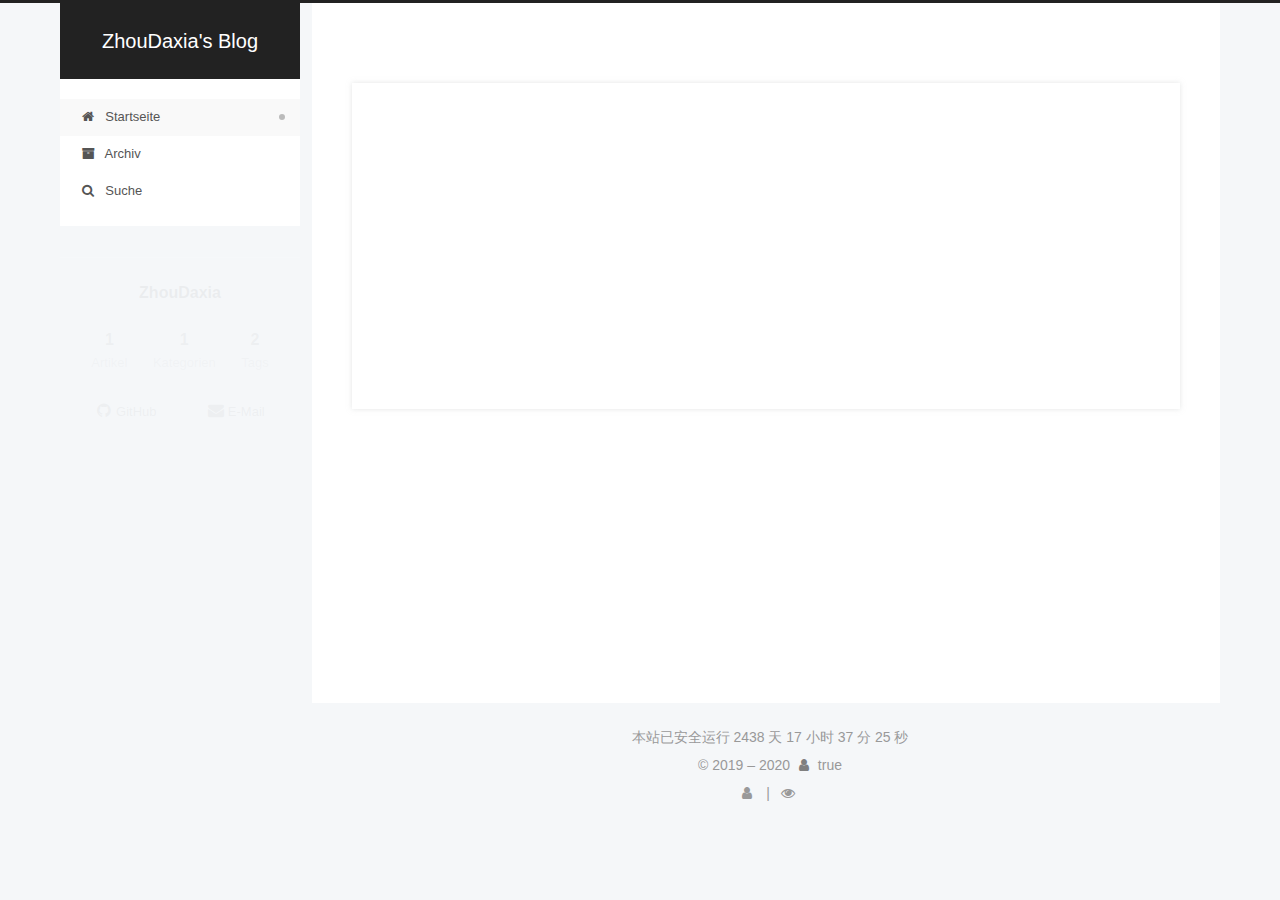
==== commit 6f84b14f: "Site updated: 2020-07-09 21:15:11" ====
--- a/index.html
+++ b/index.html
@@ -381,7 +381,7 @@
                 
                   <span class="post-meta-item-text">Edited on</span>
                 
-                <time title="Updated at: 2020-07-09 21:06:47" itemprop="dateModified" datetime="2020-07-09T21:06:47+08:00">2020-07-09</time>
+                <time title="Updated at: 2020-07-09 21:12:30" itemprop="dateModified" datetime="2020-07-09T21:12:30+08:00">2020-07-09</time>
               
             
           </span>
